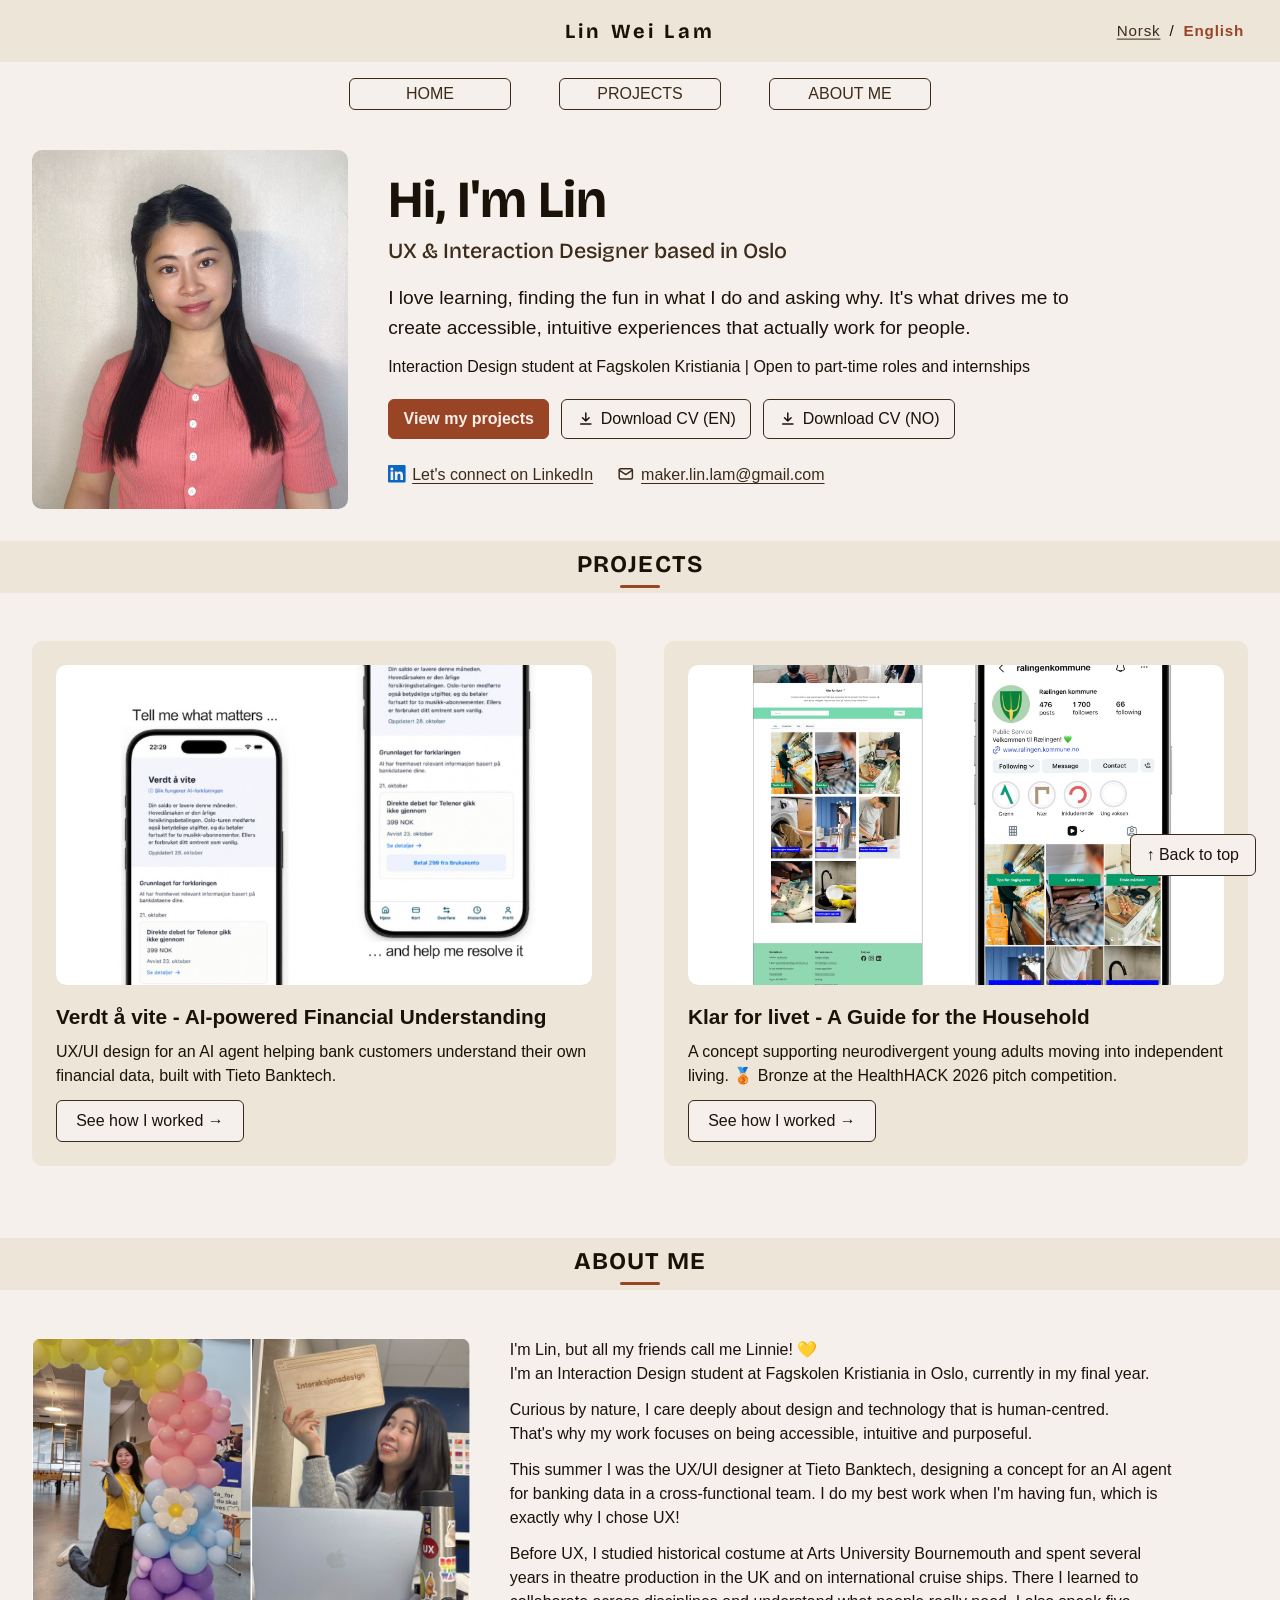
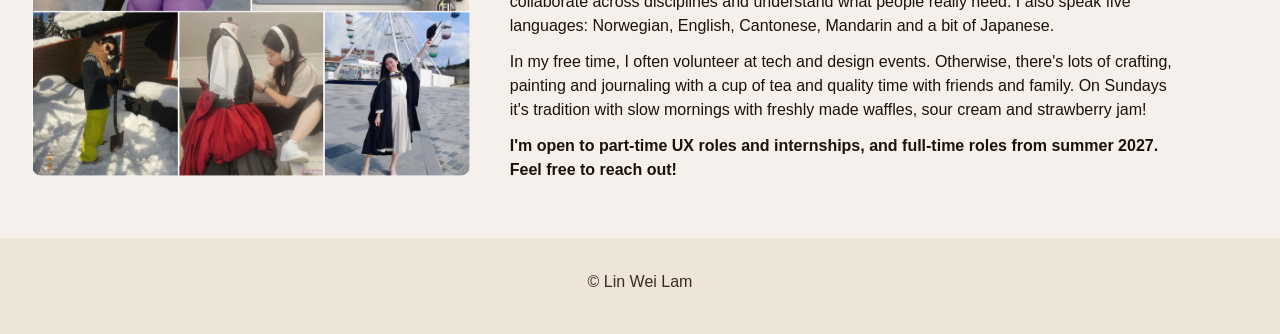
==== en/index.html @ be4745ed "chage" ====
<!doctype html>
<html lang="en">
  <head>
    <meta charset="UTF-8" />
    <meta name="viewport" content="width=device-width, initial-scale=1.0" />
    <link rel="preconnect" href="https://fonts.googleapis.com" />
    <link rel="preconnect" href="https://fonts.gstatic.com" crossorigin />
    <link
      rel="stylesheet"
      href="https://fonts.googleapis.com/css2?family=Bricolage+Grotesque:opsz,wght@12..96,500..700&display=swap"
    />
    <link rel="stylesheet" href="../css/style.css" />
    <link
      rel="alternate"
      hreflang="no"
      href="https://linnie-linda-lin.github.io/"
    />
    <link
      rel="alternate"
      hreflang="en"
      href="https://linnie-linda-lin.github.io/en/"
    />
    <link
      rel="alternate"
      hreflang="x-default"
      href="https://linnie-linda-lin.github.io/"
    />
    <title>Lin Wei Lam – UX &amp; Interaction Designer</title>
  </head>
  <body class="home">
    <header>
      <p class="siteName">Lin Wei Lam</p>
      <nav class="langSwitch" aria-label="Language">
        <a href="../index.html" lang="no" hreflang="no">Norsk</a>
        <span aria-hidden="true">/</span>
        <strong lang="en" aria-current="true">English</strong>
      </nav>
    </header>
    <nav>
      <span class="navigationBar">
        <span class="navigationButton">
          <a href="./index.html">HOME</a>
        </span>
        <span class="navigationButton">
          <a href="./index.html#case-studies">PROJECTS</a>
        </span>
        <span class="navigationButton">
          <a href="./index.html#about-me">ABOUT ME</a>
        </span>
      </span>
    </nav>
    <main>
      <section>
        <article>
          <div class="profileInnerBox aboutSingle container">
            <div class="aboutImage">
              <img
                src="../Assets/ProfileImage.jpg"
                alt="Lin Wei Lam in brown smart suit smiling to camera"
              />
            </div>
            <div class="aboutContent">
              <hgroup>
                <h1 class="heroTitle">Hi, I'm Lin</h1>
                <p class="heroSubtitle">
                  UX &amp; Interaction Designer based in Oslo
                </p>
              </hgroup>
              <p class="heroIntro">
                I love learning, finding the fun in what I do and asking why.
                It's what drives me to create accessible, intuitive experiences
                that actually work for people.
              </p>
              <p class="heroStatus">
                Interaction Design student at Fagskolen Kristiania | Open to
                part-time roles and internships
              </p>
              <div class="heroActions">
                <a class="heroButton heroButtonPrimary" href="#case-studies"
                  >View my projects</a
                >
                <a
                  class="heroButton"
                  href="../Assets/Lin-Wei-Lam-ENG-CV.pdf"
                  target="_blank"
                  rel="noopener"
                >
                  <svg
                    class="inlineIcon"
                    viewBox="0 0 24 24"
                    aria-hidden="true"
                    focusable="false"
                  >
                    <path
                      fill="none"
                      stroke="currentColor"
                      stroke-width="2"
                      stroke-linecap="round"
                      stroke-linejoin="round"
                      d="M12 4v11m-4.5-4.5L12 15l4.5-4.5M5 19h14"
                    /></svg
                  ><span>Download CV (EN)</span>
                </a>
                <a
                  class="heroButton"
                  href="../Assets/Lin-Wei-Lam-NOR-CV.pdf"
                  target="_blank"
                  rel="noopener"
                >
                  <svg
                    class="inlineIcon"
                    viewBox="0 0 24 24"
                    aria-hidden="true"
                    focusable="false"
                  >
                    <path
                      fill="none"
                      stroke="currentColor"
                      stroke-width="2"
                      stroke-linecap="round"
                      stroke-linejoin="round"
                      d="M12 4v11m-4.5-4.5L12 15l4.5-4.5M5 19h14"
                    /></svg
                  ><span>Download CV (NO)</span>
                </a>
              </div>
              <p class="heroLinks" id="contact">
                <a href="https://www.linkedin.com/in/lin-wei-lam-8305331aa/">
                  <svg
                    class="linkedinIcon"
                    viewBox="0 0 24 24"
                    aria-hidden="true"
                    focusable="false"
                  >
                    <path
                      fill="#0A66C2"
                      d="M20.45 20.45h-3.56v-5.57c0-1.33-.02-3.04-1.85-3.04-1.85 0-2.14 1.45-2.14 2.94v5.67H9.34V9h3.41v1.56h.05c.48-.9 1.64-1.85 3.37-1.85 3.6 0 4.27 2.37 4.27 5.46v6.28zM5.34 7.43a2.06 2.06 0 1 1 0-4.13 2.06 2.06 0 0 1 0 4.13zM7.12 20.45H3.56V9h3.56v11.45zM22.22 0H1.77C.79 0 0 .77 0 1.73v20.54C0 23.23.79 24 1.77 24h20.45c.98 0 1.78-.77 1.78-1.73V1.73C24 .77 23.2 0 22.22 0z"
                    /></svg
                  ><span>Let's connect on LinkedIn</span>
                </a>
                <a href="mailto:maker.lin.lam@gmail.com">
                  <svg
                    class="inlineIcon"
                    viewBox="0 0 24 24"
                    aria-hidden="true"
                    focusable="false"
                  >
                    <rect
                      x="3"
                      y="5"
                      width="18"
                      height="14"
                      rx="2"
                      fill="none"
                      stroke="currentColor"
                      stroke-width="2"
                    />
                    <path
                      fill="none"
                      stroke="currentColor"
                      stroke-width="2"
                      stroke-linecap="round"
                      stroke-linejoin="round"
                      d="m3 7 9 6 9-6"
                    /></svg
                  ><span>maker.lin.lam@gmail.com</span>
                </a>
              </p>
            </div>
          </div>
        </article>
      </section>
      <h2 class="subHeadings" id="case-studies">PROJECTS</h2>
      <section>
        <div class="caseStudyGrid container">
          <article class="caseStudyCard">
            <div class="caseStudyImage">
              <img
                src="../Assets/Verdt å vite/VerdtÅViteConcept1.jpg"
                alt="Verdt å vite, an AI feature for understanding personal finances, shown on a phone"
              />
            </div>
            <p class="caseStudyTitle">
              <span lang="no">Verdt å vite</span> - AI-powered Financial
              Understanding
            </p>
            <p class="caseStudyText">
              UX/UI design for an AI agent helping bank customers understand
              their own financial data, built with Tieto Banktech.
            </p>
            <a class="caseStudyLink" href="./CaseStudyOne.html"
              >See how I worked &rarr;</a
            >
          </article>
          <article class="caseStudyCard">
            <div class="caseStudyImage">
              <img
                src="../Assets/Klar for livet/KlarForLivetPrototypeImage.jpg"
                alt="Klar for livet shown on a website and a phone"
              />
            </div>
            <p class="caseStudyTitle">
              <span lang="no">Klar for livet</span> - A Guide for the Household
            </p>
            <p class="caseStudyText">
              A concept supporting neurodivergent young adults moving into
              independent living. 🥉 Bronze at the HealthHACK 2026 pitch
              competition.
            </p>
            <a class="caseStudyLink" href="./CaseStudyTwo.html"
              >See how I worked &rarr;</a
            >
          </article>
        </div>
      </section>
      <h2 class="subHeadings" id="about-me">ABOUT ME</h2>
      <section>
        <div class="aboutSingle container">
          <div class="aboutImage">
            <img
              src="../Assets/AboutMe.jpg"
              alt="Collage of Lin Wei Lam in front of a MacBook, making costumes, at her graduation and shoveling snow at the cabin."
            />
          </div>
          <div class="aboutContent">
            <p class="aboutText">
              I'm Lin, but all my friends call me Linnie! 💛
              <br />
              I'm an Interaction Design student at Fagskolen Kristiania in Oslo,
              currently in my final year.
            </p>
            <p class="aboutText">
              Curious by nature, I care deeply about design and technology that
              is human-centred.
              <br />That's why my work focuses on being accessible, intuitive
              and purposeful.
            </p>
            <p class="aboutText">
              This summer I was the UX/UI designer at Tieto Banktech, designing
              a concept for an AI agent for banking data in a cross-functional
              team. I do my best work when I'm having fun, which is exactly why
              I chose UX!
            </p>
            <p class="aboutText">
              Before UX, I studied historical costume at Arts University
              Bournemouth and spent several years in theatre production in the
              UK and on international cruise ships. There I learned to
              collaborate across disciplines and understand what people really
              need. I also speak five languages: Norwegian, English, Cantonese,
              Mandarin and a bit of Japanese.
            </p>
            <p class="aboutText">
              In my free time, I often volunteer at tech and design events.
              Otherwise, there's lots of crafting, painting and journaling with
              a cup of tea and quality time with friends and family. On Sundays
              it's tradition with slow mornings with freshly made waffles, sour
              cream and strawberry jam!
            </p>
            <p class="aboutText">
              <b
                >I'm open to part-time UX roles and internships, and full-time
                roles from summer 2027. Feel free to reach out!</b
              >
            </p>
          </div>
        </div>
      </section>
      <a href="#top" class="backToTop">&uarr; Back to top</a>
    </main>
    <footer>
      <div class="footerInfo">© Lin Wei Lam</div>
    </footer>
  </body>
</html>
---- css/style.css ----
/* ==========================================================================
   Base
   ========================================================================== */

:root {
  /* Shared content container: every section lines up to this width */
  --container-max: 80rem;
  --container-gutter: 2rem;
  /* Corner radius: small for buttons, medium for cards, boxes and images */
  --radius-sm: 6px;
  --radius-md: 10px;
  /* Terracotta accent, used sparingly (primary button, small details) */
  --color-accent: #9a4426;
  --color-accent-hover: #7a3520;
  /* Heading font (all pages); falls back to system sans-serifs */
  --font-heading: "Bricolage Grotesque", "Trebuchet MS", Arial, sans-serif;
}

@media (prefers-reduced-motion: no-preference) {
  html {
    scroll-behavior: smooth;
  }
}

body {
  color: #1a1208;
  background-color: #f5f0eb;
  font-family: Arial, Helvetica, sans-serif;
  line-height: 1.5;
  /* No default 8px margin: it made the page 16px wider than the viewport */
  margin: 0;
  min-height: 100vh;
}

/* Space between the page content and the footer */
main {
  padding-bottom: 1.5rem;
}

/* One centered container with equal side margins, used by every section */
.container {
  width: 100%;
  max-width: var(--container-max);
  margin-inline: auto;
  padding-inline: var(--container-gutter);
  box-sizing: border-box;
}

/* ==========================================================================
   Header & footer
   ========================================================================== */

header {
  background-color: #ede5d8;
  /* The site name stays centered; the language switch sits at the right edge */
  position: relative;
}

footer {
  background-color: #ede5d8;
  height: 6rem;
  width: 100%;
}

.footerInfo {
  color: #3d2b1a;
  font-size: 1rem;
  display: flex;
  justify-content: center;
  padding: 2rem;
}

/* Language switch (header on bilingual pages) */
nav.langSwitch {
  /* Also matches the main nav's sticky bar rules; reset those here */
  position: absolute;
  top: 50%;
  right: var(--container-gutter);
  transform: translateY(-50%);
  display: block;
  z-index: auto;
  padding: 0;
  background: none;
  font-size: 0.95rem;
  letter-spacing: 0.05rem;
}

/* Padding gives a comfortable tap target without a visible box */
.langSwitch a,
.langSwitch strong {
  display: inline-block;
  padding: 0.5rem 0.25rem;
}

/* The current language is plain text, not a link */
.langSwitch strong {
  color: var(--color-accent);
}

/* LinkedIn logo, and line icons (download, envelope) drawn in the link's
   text colour */
.linkedinIcon,
.inlineIcon {
  width: 1.1em;
  height: 1.1em;
  vertical-align: -0.15em;
  margin-right: 0.4em;
}

/* ==========================================================================
   Headings
   ========================================================================== */

h1,
h2,
h3 {
  font-family: var(--font-heading);
}

h1 {
  background-color: #ede5d8;
  display: flex;
  justify-content: center;
  padding: 2rem;
  letter-spacing: 0.3rem;
  font-size: 2rem;
}

h2 {
  background-color: #ede5d8;
  font-size: 1.5rem;
  letter-spacing: 1px;
  text-align: center;
  display: flex;
  justify-content: center;
  padding: 0.5rem;
  padding-top: 0;
  margin-top: 0;
}

h3 {
  text-align: center;
}

.subHeadings {
  background-color: #ede5d8;
  font-size: 1.5rem;
  padding: 0.3rem;
  margin-top: 0;
  display: flex;
  justify-content: center;
  flex-direction: column;
  align-items: center;
  font-weight: 700;
  letter-spacing: 0.05em;
  /* Keep the heading visible below the sticky nav when jumped to */
  scroll-margin-top: 5rem;
}

/* Short terracotta underline under section headings */
.subHeadings::after {
  content: "";
  width: 2.5rem;
  height: 3px;
  margin-top: 0.2rem;
  border-radius: 2px;
  background-color: var(--color-accent);
}

.home .subHeadings {
  margin-bottom: 1rem;
}

/* Site name in the header, same size on every page (a <p> on the front page,
   the <h1> on case study pages) */
.siteName,
header h1 {
  margin: 0;
  padding: 1rem;
  display: block;
  text-align: center;
  font-family: var(--font-heading);
  font-size: 1.25rem;
  font-weight: 700;
  letter-spacing: 0.2rem;
}

/* ==========================================================================
   Navigation
   ========================================================================== */

nav {
  padding: 1rem;
  text-align: center;
  display: flex;
  justify-content: center;
  position: sticky;
  top: 0;
  z-index: 100;
  background-color: #f5f0eb;
}

.navigationBar {
  display: flex;
  flex-direction: row;
  justify-content: center;
  gap: 3rem;
}

.navigationButton {
  background-color: #f5f0eb;
  border: 1px solid #3d2b1a;
  color: #1a1208;
  display: flex;
  width: 10rem;
  border-radius: var(--radius-sm);
}

/* The link fills the whole button so the full box is clickable */
.navigationButton a {
  flex: 1;
  text-align: center;
  padding: 0.2rem;
}

.navigationButton:hover {
  background-color: #3d2b1a;
  cursor: pointer;
}

.navigationButton:hover a {
  color: #f5f0eb;
}

/* ==========================================================================
   Links
   ========================================================================== */

a:link,
a:visited {
  color: #3d2b1a;
  text-decoration: underline;
  text-decoration-thickness: 1px;
  text-underline-offset: 0.2em;
}

a:hover {
  color: #8b6340;
  text-decoration-thickness: 2px;
}

/* <u> inside a link draws its own underline; match the link's thickness */
a u {
  text-decoration-thickness: inherit;
}

.navigationButton a:link,
.navigationButton a:visited,
.navigationButton a:hover {
  text-decoration: none;
}

/* ==========================================================================
   Button links (must come after the general link styles)
   ========================================================================== */

/* Shared bordered button look: "View case study", "Back to all case studies",
   "Back to top" and the front page hero buttons */
a.caseStudyLink,
.csBackLink a,
a.backToTop,
.home a.heroButton {
  border: 1px solid #3d2b1a;
  border-radius: var(--radius-sm);
  background-color: #f5f0eb;
  color: #1a1208;
  text-decoration: none;
  transition:
    background-color 0.2s ease,
    color 0.2s ease;
}

a.caseStudyLink:hover,
.csBackLink a:hover,
a.backToTop:hover,
.home a.heroButton:hover {
  background-color: #3d2b1a;
  color: #f5f0eb;
}

a.caseStudyLink,
.csBackLink a {
  display: inline-block;
  padding: 0.5rem 1.2rem;
}

a.backToTop {
  position: fixed;
  right: 1.5rem;
  bottom: 1.5rem;
  z-index: 200;
  padding: 0.5rem 1rem;
}

/* ==========================================================================
   Keyboard focus
   ========================================================================== */

a:focus-visible {
  outline: 2px solid #3d2b1a;
  outline-offset: 2px;
}

/* Nav: ring around the whole bordered button, not just the link text */
@supports selector(:has(a)) {
  .navigationButton:has(a:focus-visible) {
    outline: 2px solid #3d2b1a;
    outline-offset: 2px;
  }

  .navigationButton a:focus-visible {
    outline: none;
  }
}

/* ==========================================================================
   Index page — case study grid
   ========================================================================== */

/* Width and side margins come from .container */
.caseStudyGrid {
  display: grid;
  grid-template-columns: repeat(2, 1fr);
  gap: 3rem;
  padding-block: 2rem;
  margin-bottom: 40px;
}

/* Borderless soft fill: only buttons get borders, so cards don't look clickable */
.caseStudyCard {
  background-color: #ede5d8;
  border-radius: var(--radius-md);
  padding: 1.5rem;
  display: flex;
  flex-direction: column;
  box-sizing: border-box;
}

.caseStudyImage {
  height: 20rem;
  width: 100%;
  display: flex;
  align-items: center;
  justify-content: center;
  margin-bottom: 1rem;
  box-sizing: border-box;
  border-radius: var(--radius-md);
  overflow: hidden;
}

.caseStudyImage img {
  width: 100%;
  height: 100%;
  object-fit: cover;
  border-radius: var(--radius-md);
}

.caseStudyTitle {
  font-size: 1.3rem;
  font-weight: bold;
  margin: 0 0 0.5rem 0;
}

.caseStudyText {
  flex-grow: 1;
  margin: 0 0 0.75rem 0;
}

.caseStudyLink {
  align-self: flex-start;
}

/* ==========================================================================
   Index page — about me
   ========================================================================== */

/* Width and side margins come from .container */
.aboutSingle {
  padding-block: 2rem;
  text-align: left;
  box-sizing: border-box;
  display: flex;
  align-items: flex-start;
  gap: 2.5rem;
}

.aboutImage {
  flex: 0 0 32%;
}

.aboutImage img {
  width: 100%;
  height: auto;
  display: block;
  border-radius: var(--radius-md);
}

.aboutContent {
  flex: 1;
}

.aboutText {
  max-width: 900px;
  margin: 0 auto 0.75rem;
}

.aboutText:last-child {
  margin-bottom: 0;
}

/* About section: wider photo, shorter lines, so text and collage end level on laptop.
   Side-by-side layout only; mobile stacks them (see max-width: 767px) */
@media only screen and (min-width: 768px) {
  #about-me + section .aboutImage {
    flex-basis: 34.5%;
  }

  /* English text is one line longer, so the photo needs a little more width */
  html[lang="en"] #about-me + section .aboutImage {
    flex-basis: 36%;
  }

  #about-me + section .aboutContent {
    max-width: 75ch;
  }
}

/* ==========================================================================
   Index page — header name & hero (scoped to <body class="home">)
   ========================================================================== */

/* Photo narrower and text vertically centred: less empty space below */
.home .profileInnerBox {
  align-items: center;
  padding-block: 1.5rem 2rem;
}

.home .profileInnerBox .aboutImage {
  flex: 0 0 26%;
  max-width: 20rem;
}

.home hgroup {
  margin-bottom: 1rem;
}

/* Reset the global boxed h1 look */
.home .heroTitle {
  background-color: transparent;
  display: block;
  padding: 0;
  margin: 0 0 0.35rem;
  letter-spacing: normal;
  font-size: clamp(2.25rem, 5vw, 3.25rem);
  font-weight: 700;
  line-height: 1.1;
}

.home .heroSubtitle {
  margin: 0;
  color: #3d2b1a;
  font-family: var(--font-heading);
  font-size: clamp(1.1rem, 2.2vw, 1.35rem);
  font-weight: 500;
}

.home .heroIntro,
.home .heroStatus {
  margin: 0 0 0.75rem;
}

/* Line length limit for the intro text only */
.home .heroIntro {
  max-width: 65ch;
  font-size: 1.2rem;
  line-height: 1.55;
}

.home .heroActions {
  display: flex;
  flex-wrap: wrap;
  gap: 0.75rem;
  margin: 1.25rem 0 1.5rem;
}

/* Secondary button: same look as "View case study" (colours and border are
   in the shared button rule above) */
.home a.heroButton {
  display: inline-flex;
  align-items: center;
  justify-content: center;
  gap: 0.4em;
  /* Fixed size, so the buttons don't grow with the hero text on phones */
  font-size: 1rem;
  padding: 0.45rem 0.9rem;
}

.home a.heroButton .inlineIcon {
  margin-right: 0;
}

/* Primary button: cream on terracotta = 5.74:1, hover 7.87:1 */
.home a.heroButtonPrimary {
  border-color: var(--color-accent);
  background-color: var(--color-accent);
  color: #f5f0eb;
  font-weight: bold;
}

.home a.heroButtonPrimary:hover {
  border-color: var(--color-accent-hover);
  background-color: var(--color-accent-hover);
}

/* 44px minimum touch target on phones and touchscreens */
@media only screen and (max-width: 767px), (pointer: coarse) {
  .home a.heroButton {
    min-height: 2.75rem;
    box-sizing: border-box;
  }
}

/* LinkedIn and email: quiet text links, wrap onto two lines when narrow */
.home .heroLinks {
  display: flex;
  flex-wrap: wrap;
  gap: 0.5rem 1.5rem;
  margin: 0;
}

/* ==========================================================================
   Case study page — structure & hero
   ========================================================================== */

.csSectionBlock {
  padding: 2.5rem 0;
}

/* Divider between sections, and between the hero and the first section */
.csSectionBlock + .csSectionBlock,
main > section + .csSectionBlock {
  border-top: 1px solid #c8b9a8;
}

.csSectionTitle {
  background-color: transparent;
  margin: 0 0 1.5rem;
}

.csHero {
  max-width: 800px;
  margin: 0 auto;
  /* Bottom padding matches .csSectionBlock, so the first section is spaced
     like the others */
  padding: 2rem 2rem 2.5rem;
  text-align: center;
  box-sizing: border-box;
}

.csHero > :last-child {
  margin-bottom: 0;
}

.csHero hgroup {
  margin-bottom: 0.75rem;
}

/* Lighter one-sentence summary under the case title: body font, muted colour,
   wrapped over two even lines */
.csLede {
  max-width: 32em;
  margin: 0 auto;
  color: #6b5642;
  font-size: 1.2rem;
  font-weight: normal;
  line-height: 1.45;
  text-wrap: balance;
}

/* Skill tags as soft chips: fill only, no border, so they don't read as buttons.
   role="list" on the <ul> keeps list semantics in Safari with list-style: none */
.csChips {
  display: flex;
  flex-wrap: wrap;
  justify-content: center;
  gap: 0.5rem;
  list-style: none;
  margin: 1rem 0 0;
  padding: 0;
}

.csChips li {
  padding: 0.3rem 0.8rem;
  border-radius: 999px;
  background-color: #ede5d8;
  color: #5a4636;
  font-size: 0.85rem;
  line-height: 1.3;
}

/* Small context line above the case title */
.csEyebrow {
  margin: 0 0 0.5rem;
  color: var(--color-accent);
  font-size: 0.85rem;
  font-weight: bold;
  text-transform: uppercase;
  letter-spacing: 0.12em;
}

/* Project name as a large heading, like the front page hero title: resets the
   global boxed h2 look */
.csTitle {
  display: block;
  background-color: transparent;
  padding: 0;
  margin: 0 0 0.35rem;
  letter-spacing: normal;
  font-size: clamp(2.25rem, 5vw, 3.25rem);
  line-height: 1.1;
}

.csBackLink {
  text-align: center;
  padding: 2rem;
}

/* ==========================================================================
   Case study page — MY ROLE section (key numbers, deliverables, results, meta)
   ========================================================================== */

.csSummaryStats {
  display: grid;
  grid-template-columns: repeat(3, 1fr);
  gap: 1rem;
  list-style: none;
  padding: 0 0 1.25rem;
  margin: 0 0 1.25rem;
  border-bottom: 1px solid #ddd0c1;
  font-size: 0.9rem;
  line-height: 1.3;
}

.csSummaryNumber {
  display: block;
  font-family: var(--font-heading);
  font-weight: 700;
  font-size: 2.5rem;
  line-height: 1.1;
  color: var(--color-accent);
}

.csSummaryList {
  margin: 0;
  padding-left: 1.25rem;
  /* Avoid single words on their own line */
  text-wrap: pretty;
}

.csSummaryList li + li {
  margin-top: 0.5em;
}

.csSummaryList li::marker {
  color: var(--color-accent);
}

/* "Results" subheading: the case's h4 style in terracotta, with extra space
   above so the role bullets and the results read as two groups (follows the
   list, so it wins over the .csSubTitle margin) */
.csSummaryList + .csSummaryResultsLabel {
  margin-top: 1.5rem;
  color: var(--color-accent);
}

.csSummaryMeta {
  display: grid;
  grid-template-columns: repeat(4, minmax(0, max-content));
  justify-content: space-between;
  /* Minimum gap only: space-between spreads the columns when there's room.
     Long values wrap evenly instead of crowding the next column */
  gap: 1rem 1.5rem;
  margin: 1.5rem 0 0;
  padding-top: 1.25rem;
  border-top: 1px solid #ddd0c1;
  font-size: 0.9rem;
  line-height: 1.35;
}

.csSummaryMeta dt {
  font-weight: bold;
  text-transform: uppercase;
  letter-spacing: 0.1rem;
  font-size: 0.75rem;
  margin-bottom: 0.2rem;
  color: #3d2b1a;
}

.csSummaryMeta dd {
  margin: 0;
}

/* ==========================================================================
   Case study page — content
   ========================================================================== */

.csSingle {
  max-width: 800px;
  margin: 0 auto;
  padding: 0 2rem;
  box-sizing: border-box;
}

/* No extra gap at the top or bottom of a section's content */
.csSingle > :first-child {
  margin-top: 0;
}

.csSingle > :last-child {
  margin-bottom: 0;
}

.csSubsection {
  margin-bottom: 1.5rem;
}

.csSubsection:last-child {
  margin-bottom: 0;
}

/* Extra space above a subsection that follows images */
.csSubsectionSpaced {
  margin-top: 2.5rem;
}

.csSubTitle {
  font-family: var(--font-heading);
  font-weight: bold;
  font-size: 1.1rem;
  margin: 0 0 0.5rem 0;
}

/* Findings list: even, modest gap between multi-line items */
.csSpacedList li + li {
  margin-top: 0.75em;
}

/* Key statement: larger text with a terracotta left rule. No background or full
   border, so it doesn't read as a button or card */
.csCallout {
  margin: 1.75rem 0;
  padding: 0.25rem 0 0.25rem 1.25rem;
  border-left: 4px solid var(--color-accent);
  font-size: 1.2rem;
  font-weight: 500;
  line-height: 1.45;
  text-wrap: pretty;
}

/* ==========================================================================
   Case study page — requirements grid
   ========================================================================== */

/* Full width of the text column, so the boxes line up with the text above */
.requirementsGrid {
  display: grid;
  grid-template-columns: 1fr 1fr;
  gap: 1rem;
  margin: 1.5rem 0;
}

/* Borderless soft fill, like the info cards below */
.requirementBox {
  border-radius: var(--radius-md);
  padding: 1rem 1.5rem;
  text-align: center;
  background-color: #ede5d8;
}

/* ==========================================================================
   Case study page — research overview
   ========================================================================== */

.InfoCardOverview {
  display: flex;
  gap: 1rem;
  margin: 1.5rem auto;
  justify-content: center;
  max-width: 700px;
}

.InfoCardBox {
  flex: 1;
  display: flex;
  flex-direction: column;
  align-items: center;
  justify-content: center;
  border-radius: var(--radius-md);
  padding: 0.5rem;
  text-align: center;
  background-color: #ede5d8;
  min-height: 3rem;
  box-sizing: border-box;
}

.InfoCardLabel {
  font-weight: bold;
  margin-bottom: 0.3rem;
  font-size: 0.9rem;
  letter-spacing: 0.05rem;
}

.InfoCardNumber {
  font-size: 1rem;
  margin: 0;
}

.InfoCardList {
  list-style: disc;
  padding: 0 0 0 1.1rem;
  margin: 0;
  text-align: left;
  font-size: 0.85rem;
}

.InfoCardList li::marker {
  color: #8b6340;
}

/* ==========================================================================
   Case study page — images
   ========================================================================== */

.case-image {
  width: 100%;
  max-width: 900px;
  margin: 1.5rem auto;
  border-radius: var(--radius-md);
  display: block;
}

iframe.case-image {
  border: 0;
}

.imageGrid {
  display: grid;
  grid-template-columns: repeat(2, 1fr);
  gap: 1rem;
  align-items: start;
  max-width: 900px;
  margin: 1.5rem auto;
}

.imageGrid img {
  width: 100%;
  display: block;
  border-radius: var(--radius-md);
}

.imageRow {
  display: flex;
  gap: 1rem;
  justify-content: center;
  align-items: flex-start;
  max-width: 900px;
  margin: 1.5rem auto;
}

.imageRow img {
  width: calc(50% - 0.5rem);
  border-radius: var(--radius-md);
}

.videoRow img,
.videoRow iframe {
  flex: 1 1 0;
  min-width: 0;
  height: 500px;
  margin: 0;
  border: 0;
  border-radius: var(--radius-md);
  object-fit: cover;
}

.sideBySideImages {
  display: flex;
  gap: 1rem;
  max-width: 900px;
  margin: 1.5rem auto;
  align-items: stretch;
}

.sideBySideImages > img {
  width: 50%;
  border-radius: var(--radius-md);
  object-fit: cover;
}

.imageColumn {
  display: flex;
  flex-direction: column;
  gap: 1rem;
  width: 50%;
}

.imageColumn img {
  width: 100%;
  border-radius: var(--radius-md);
}

/* ==========================================================================
   Responsive — tablet (max-width: 1050px)
   ========================================================================== */

@media only screen and (max-width: 1050px) {
  /* Navigation: tighter spacing so all buttons fit on one row */

  .navigationBar {
    gap: 1.5rem;
  }

  /* Index page */

  .caseStudyGrid {
    gap: 2rem;
  }

  .caseStudyImage {
    height: 16rem;
  }

  /* Hero photo a bit wider, so it doesn't shrink too far on tablets */
  .home .profileInnerBox .aboutImage {
    flex-basis: 36%;
  }

  /* Case study page */

  .videoRow img,
  .videoRow iframe {
    height: 400px;
  }
}

/* ==========================================================================
   Responsive — mobile (max-width: 767px)
   ========================================================================== */

@media only screen and (max-width: 767px) {
  :root {
    --container-gutter: 1rem;
  }

  /* Navigation: one compact row, so the sticky bar stays small */

  nav {
    padding: 0.75rem 1rem;
  }

  .navigationBar {
    width: 100%;
    max-width: 32rem;
    gap: 0.5rem;
  }

  .navigationButton {
    flex: 1 1 0;
    width: auto;
    font-size: 0.9rem;
  }

  .navigationButton a {
    padding: 0.4rem 0.25rem;
  }

  /* Headings */

  h1 {
    font-size: 1.6rem;
    letter-spacing: 0.2rem;
    padding: 1.25rem 1rem;
  }

  .subHeadings {
    font-size: 1.3rem;
    scroll-margin-top: 4.5rem;
  }

  .siteName,
  header h1 {
    padding: 0.75rem 1rem;
    font-size: 1.1rem;
  }

  /* Language switch: no room to center the name, so name left and switch right */
  header:has(.langSwitch) {
    display: flex;
    align-items: center;
    justify-content: space-between;
    padding: 0 var(--container-gutter);
  }

  header:has(.langSwitch) .siteName,
  header:has(.langSwitch) h1 {
    padding: 0.75rem 0;
    text-align: left;
  }

  nav.langSwitch {
    position: static;
    transform: none;
    font-size: 0.85rem;
  }

  /* Text content */

  ul {
    padding-left: 1.5rem;
  }

  .profileInnerBox {
    font-size: 1.1rem;
  }

  /* Buttons */

  a.backToTop {
    right: 1rem;
    bottom: 1rem;
    padding: 0.4rem 0.8rem;
    font-size: 0.9rem;
  }

  /* Index page */

  .caseStudyGrid {
    grid-template-columns: 1fr;
  }

  .aboutSingle {
    flex-direction: column;
    gap: 1.5rem;
  }

  .aboutImage {
    flex: none;
    width: 100%;
    max-width: 24rem;
    margin-inline: auto;
  }

  /* Stacked hero: small photo so "Hi, I'm Lin" is visible sooner */
  .home .profileInnerBox {
    align-items: stretch;
    gap: 1.25rem;
    padding-block: 1.25rem 2rem;
  }

  .home .profileInnerBox .aboutImage {
    flex: none;
    width: 100%;
    max-width: 14rem;
  }

  .home .heroIntro {
    font-size: 1.15rem;
  }

  /* Case study page */

  .csSectionBlock {
    padding: 1.75rem 0;
  }

  .csHero {
    padding: 1.5rem 1rem 1.75rem;
  }

  .csSingle {
    padding: 0 1rem;
  }

  .csSummaryStats {
    gap: 0.75rem;
    font-size: 0.85rem;
  }

  .csSummaryNumber {
    font-size: 2rem;
  }

  .csSummaryMeta {
    grid-template-columns: 1fr 1fr;
  }

  .InfoCardOverview {
    flex-wrap: wrap;
  }

  .InfoCardBox {
    flex: 1 1 calc(50% - 0.5rem);
  }

  .imageGrid {
    grid-template-columns: 1fr;
  }

  .imageRow,
  .sideBySideImages {
    flex-direction: column;
    align-items: stretch;
  }

  .imageRow img,
  .sideBySideImages > img,
  .imageColumn {
    width: 100%;
  }

  .videoRow img {
    flex: none;
    height: auto;
  }

  .videoRow iframe {
    flex: none;
    width: 100%;
    height: 28rem;
  }
}

/* ==========================================================================
   Responsive — small phone (max-width: 480px)
   ========================================================================== */

@media only screen and (max-width: 480px) {
  /* Navigation */

  .navigationButton {
    font-size: 0.75rem;
  }

  /* Less side padding so one-word labels like PROSJEKTER keep some room */
  .navigationButton a {
    padding: 0.4rem 0.1rem;
  }

  /* Headings */

  h1 {
    font-size: 1.4rem;
    letter-spacing: 0.1rem;
  }

  /* Index page */

  .caseStudyCard {
    padding: 1rem;
  }

  .caseStudyImage {
    height: 12rem;
  }

  /* Full-width, easy-to-tap buttons on small phones */
  .home a.heroButton {
    flex: 1 1 100%;
  }

  /* Case study page */

  .requirementsGrid {
    grid-template-columns: 1fr;
  }
}
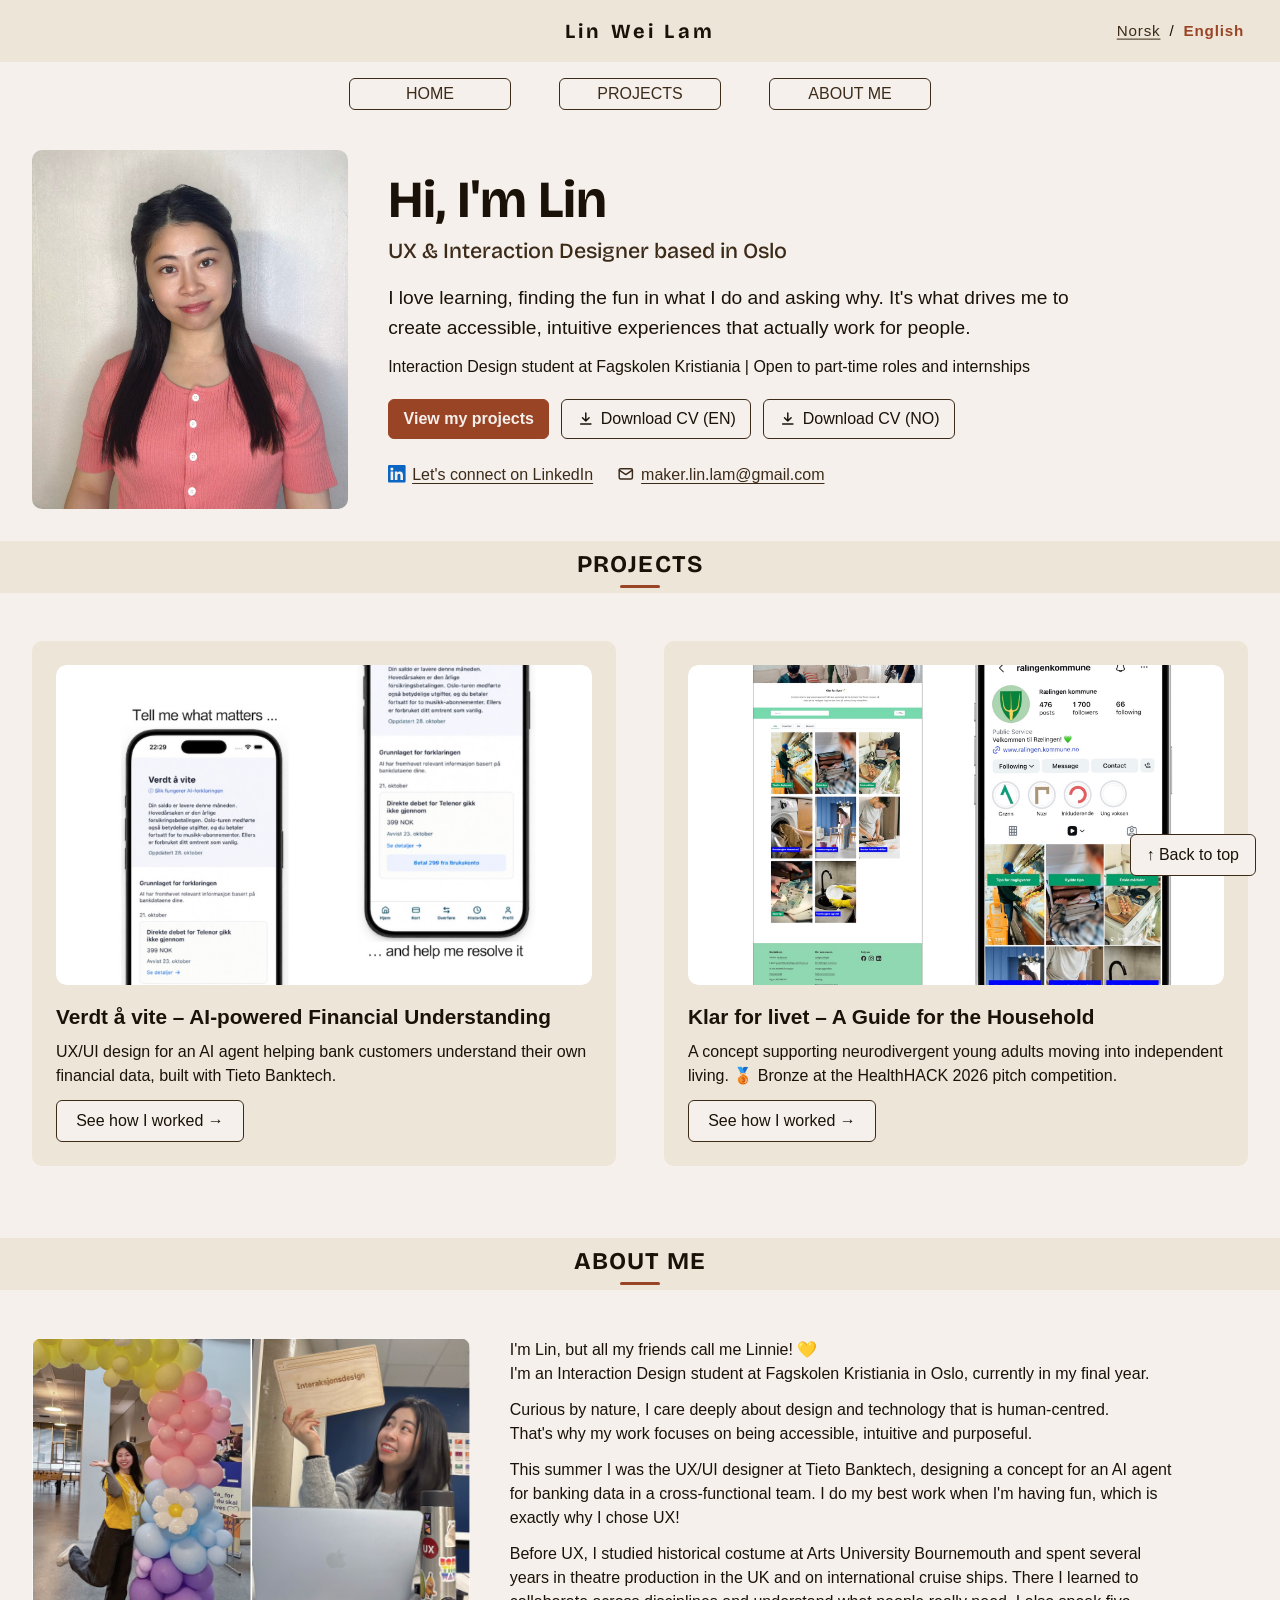
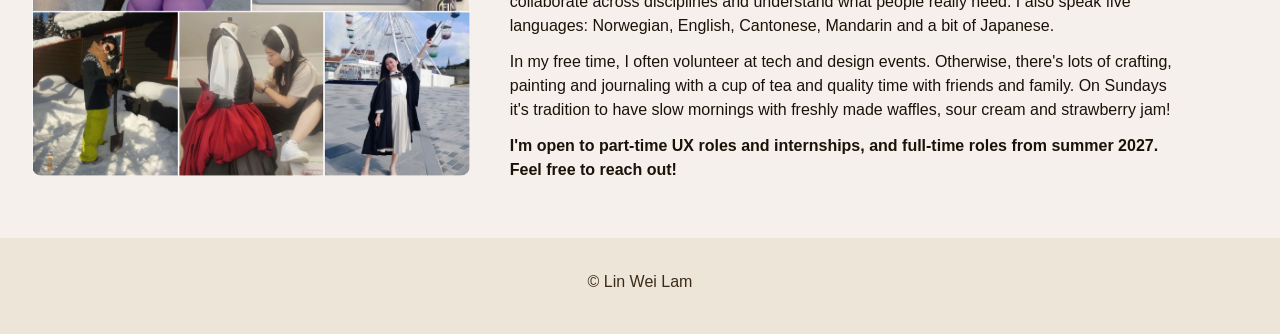
==== commit 9cdf6197: "update" ====
--- a/en/index.html
+++ b/en/index.html
@@ -56,7 +56,7 @@
             <div class="aboutImage">
               <img
                 src="../Assets/ProfileImage.jpg"
-                alt="Lin Wei Lam in brown smart suit smiling to camera"
+                alt="Lin Wei Lam in a brown suit smiling at the camera"
               />
             </div>
             <div class="aboutContent">
@@ -181,7 +181,7 @@
               />
             </div>
             <p class="caseStudyTitle">
-              <span lang="no">Verdt å vite</span> - AI-powered Financial
+              <span lang="no">Verdt å vite</span> &ndash; AI-powered Financial
               Understanding
             </p>
             <p class="caseStudyText">
@@ -200,7 +200,8 @@
               />
             </div>
             <p class="caseStudyTitle">
-              <span lang="no">Klar for livet</span> - A Guide for the Household
+              <span lang="no">Klar for livet</span> &ndash; A Guide for the
+              Household
             </p>
             <p class="caseStudyText">
               A concept supporting neurodivergent young adults moving into
@@ -253,13 +254,13 @@
               In my free time, I often volunteer at tech and design events.
               Otherwise, there's lots of crafting, painting and journaling with
               a cup of tea and quality time with friends and family. On Sundays
-              it's tradition with slow mornings with freshly made waffles, sour
-              cream and strawberry jam!
-            </p>
-            <p class="aboutText">
-              <b
+              it's tradition to have slow mornings with freshly made waffles,
+              sour cream and strawberry jam!
+            </p>
+            <p class="aboutText">
+              <strong
                 >I'm open to part-time UX roles and internships, and full-time
-                roles from summer 2027. Feel free to reach out!</b
+                roles from summer 2027. Feel free to reach out!</strong
               >
             </p>
           </div>
--- a/css/style.css
+++ b/css/style.css
@@ -1,20 +1,39 @@
-/* ==========================================================================
-   Base
-   ========================================================================== */
+/* ===== Design tokens ===== */
 
 :root {
-  /* Shared content container: every section lines up to this width */
+  --color-bg: #f5f0eb;
+  --color-surface: #ede5d8;
+  --color-text: #1a1208;
+  --color-text-muted: #6b5642;
+  --color-text-soft: #5a4636;
+  --color-brown: #3d2b1a;
+  --color-brown-light: #8b6340;
+  --color-divider: #c8b9a8;
+  --color-divider-light: #ddd0c1;
+
+  --color-accent: #9a4426;
+  --color-accent-hover: #7a3520;
+
+  --font-heading: "Bricolage Grotesque", "Trebuchet MS", Arial, sans-serif;
+
   --container-max: 80rem;
   --container-gutter: 2rem;
-  /* Corner radius: small for buttons, medium for cards, boxes and images */
+
   --radius-sm: 6px;
   --radius-md: 10px;
-  /* Terracotta accent, used sparingly (primary button, small details) */
-  --color-accent: #9a4426;
-  --color-accent-hover: #7a3520;
-  /* Heading font (all pages); falls back to system sans-serifs */
-  --font-heading: "Bricolage Grotesque", "Trebuchet MS", Arial, sans-serif;
-}
+
+  --space-xs: 0.5rem;
+  --space-s: 1rem;
+  --space-m: 1.5rem;
+  --space-l: 2.5rem;
+  --space-xl: 4rem;
+  --space-xxl: 7rem;
+  --space-paragraph: 1.25rem;
+
+  --section-gap: var(--space-xxl);
+}
+
+/* ===== Base ===== */
 
 @media (prefers-reduced-motion: no-preference) {
   html {
@@ -23,21 +42,25 @@
 }
 
 body {
-  color: #1a1208;
-  background-color: #f5f0eb;
+  color: var(--color-text);
+  background-color: var(--color-bg);
   font-family: Arial, Helvetica, sans-serif;
   line-height: 1.5;
-  /* No default 8px margin: it made the page 16px wider than the viewport */
+
   margin: 0;
   min-height: 100vh;
 }
 
-/* Space between the page content and the footer */
 main {
   padding-bottom: 1.5rem;
 }
 
-/* One centered container with equal side margins, used by every section */
+h1,
+h2,
+h3 {
+  font-family: var(--font-heading);
+}
+
 .container {
   width: 100%;
   max-width: var(--container-max);
@@ -46,33 +69,45 @@
   box-sizing: border-box;
 }
 
-/* ==========================================================================
-   Header & footer
-   ========================================================================== */
+/* ===== Utilities ===== */
+
+.visuallyHidden {
+  position: absolute;
+  width: 1px;
+  height: 1px;
+  overflow: hidden;
+  clip-path: inset(50%);
+  white-space: nowrap;
+}
+
+.linkedinIcon,
+.inlineIcon {
+  width: 1.1em;
+  height: 1.1em;
+  vertical-align: -0.15em;
+  margin-right: 0.4em;
+}
+
+/* ===== Header & footer ===== */
 
 header {
-  background-color: #ede5d8;
-  /* The site name stays centered; the language switch sits at the right edge */
+  background-color: var(--color-surface);
+
   position: relative;
 }
 
-footer {
-  background-color: #ede5d8;
-  height: 6rem;
-  width: 100%;
-}
-
-.footerInfo {
-  color: #3d2b1a;
-  font-size: 1rem;
-  display: flex;
-  justify-content: center;
-  padding: 2rem;
-}
-
-/* Language switch (header on bilingual pages) */
+.siteName,
+header h1 {
+  margin: 0;
+  padding: 1rem;
+  text-align: center;
+  font-family: var(--font-heading);
+  font-size: 1.25rem;
+  font-weight: 700;
+  letter-spacing: 0.2rem;
+}
+
 nav.langSwitch {
-  /* Also matches the main nav's sticky bar rules; reset those here */
   position: absolute;
   top: 50%;
   right: var(--container-gutter);
@@ -85,65 +120,157 @@
   letter-spacing: 0.05rem;
 }
 
-/* Padding gives a comfortable tap target without a visible box */
 .langSwitch a,
 .langSwitch strong {
   display: inline-block;
   padding: 0.5rem 0.25rem;
 }
 
-/* The current language is plain text, not a link */
 .langSwitch strong {
   color: var(--color-accent);
 }
 
-/* LinkedIn logo, and line icons (download, envelope) drawn in the link's
-   text colour */
-.linkedinIcon,
-.inlineIcon {
-  width: 1.1em;
-  height: 1.1em;
-  vertical-align: -0.15em;
-  margin-right: 0.4em;
-}
-
-/* ==========================================================================
-   Headings
-   ========================================================================== */
-
-h1,
-h2,
-h3 {
-  font-family: var(--font-heading);
-}
-
-h1 {
-  background-color: #ede5d8;
+footer {
+  background-color: var(--color-surface);
+  height: 6rem;
+  width: 100%;
+}
+
+.footerInfo {
+  color: var(--color-brown);
+  font-size: 1rem;
   display: flex;
   justify-content: center;
   padding: 2rem;
-  letter-spacing: 0.3rem;
-  font-size: 2rem;
-}
-
-h2 {
-  background-color: #ede5d8;
-  font-size: 1.5rem;
-  letter-spacing: 1px;
+}
+
+/* ===== Navigation ===== */
+
+nav {
+  padding: 1rem;
   text-align: center;
   display: flex;
   justify-content: center;
-  padding: 0.5rem;
-  padding-top: 0;
-  margin-top: 0;
-}
-
-h3 {
+  position: sticky;
+  top: 0;
+  z-index: 100;
+  background-color: var(--color-bg);
+}
+
+.navigationBar {
+  display: flex;
+  flex-direction: row;
+  justify-content: center;
+  gap: 3rem;
+}
+
+.navigationButton {
+  background-color: var(--color-bg);
+  border: 1px solid var(--color-brown);
+  color: var(--color-text);
+  display: flex;
+  width: 10rem;
+  border-radius: var(--radius-sm);
+}
+
+.navigationButton a {
+  flex: 1;
   text-align: center;
-}
+  padding: 0.2rem;
+}
+
+.navigationButton a:link,
+.navigationButton a:visited,
+.navigationButton a:hover {
+  text-decoration: none;
+}
+
+.navigationButton:hover {
+  background-color: var(--color-brown);
+  cursor: pointer;
+}
+
+.navigationButton:hover a {
+  color: var(--color-bg);
+}
+
+/* ===== Links & buttons ===== */
+
+a:link,
+a:visited {
+  color: var(--color-brown);
+  text-decoration: underline;
+  text-decoration-thickness: 1px;
+  text-underline-offset: 0.2em;
+}
+
+a:hover {
+  color: var(--color-brown-light);
+  text-decoration-thickness: 2px;
+}
+
+a u {
+  text-decoration-thickness: inherit;
+}
+
+a.caseStudyLink,
+.csBackLink a,
+a.backToTop,
+.home a.heroButton {
+  border: 1px solid var(--color-brown);
+  border-radius: var(--radius-sm);
+  background-color: var(--color-bg);
+  color: var(--color-text);
+  text-decoration: none;
+  transition:
+    background-color 0.2s ease,
+    color 0.2s ease;
+}
+
+a.caseStudyLink:hover,
+.csBackLink a:hover,
+a.backToTop:hover,
+.home a.heroButton:hover {
+  background-color: var(--color-brown);
+  color: var(--color-bg);
+}
+
+a.caseStudyLink,
+.csBackLink a {
+  display: inline-block;
+  padding: 0.5rem 1.2rem;
+}
+
+a.backToTop {
+  position: fixed;
+  right: 1.5rem;
+  bottom: 1.5rem;
+  z-index: 200;
+  padding: 0.5rem 1rem;
+}
+
+/* ===== Keyboard focus ===== */
+
+a:focus-visible {
+  outline: 2px solid var(--color-brown);
+  outline-offset: 2px;
+}
+
+@supports selector(:has(a)) {
+  .navigationButton:has(a:focus-visible) {
+    outline: 2px solid var(--color-brown);
+    outline-offset: 2px;
+  }
+
+  .navigationButton a:focus-visible {
+    outline: none;
+  }
+}
+
+/* ===== Section headings ===== */
 
 .subHeadings {
-  background-color: #ede5d8;
+  background-color: var(--color-surface);
   font-size: 1.5rem;
   padding: 0.3rem;
   margin-top: 0;
@@ -151,13 +278,13 @@
   justify-content: center;
   flex-direction: column;
   align-items: center;
+  text-align: center;
   font-weight: 700;
   letter-spacing: 0.05em;
-  /* Keep the heading visible below the sticky nav when jumped to */
+
   scroll-margin-top: 5rem;
 }
 
-/* Short terracotta underline under section headings */
 .subHeadings::after {
   content: "";
   width: 2.5rem;
@@ -171,163 +298,99 @@
   margin-bottom: 1rem;
 }
 
-/* Site name in the header, same size on every page (a <p> on the front page,
-   the <h1> on case study pages) */
-.siteName,
-header h1 {
+/* ===== Front page ===== */
+
+/* --- Hero --- */
+
+.home .profileInnerBox {
+  align-items: center;
+  padding-block: 1.5rem 2rem;
+}
+
+.home .profileInnerBox .aboutImage {
+  flex: 0 0 26%;
+  max-width: 20rem;
+}
+
+.home hgroup {
+  margin-bottom: 1rem;
+}
+
+.home .heroTitle {
+  margin: 0 0 0.35rem;
+  font-size: clamp(2.25rem, 5vw, 3.25rem);
+  font-weight: 700;
+  line-height: 1.1;
+}
+
+.home .heroSubtitle {
   margin: 0;
-  padding: 1rem;
-  display: block;
-  text-align: center;
+  color: var(--color-brown);
   font-family: var(--font-heading);
-  font-size: 1.25rem;
-  font-weight: 700;
-  letter-spacing: 0.2rem;
-}
-
-/* ==========================================================================
-   Navigation
-   ========================================================================== */
-
-nav {
-  padding: 1rem;
-  text-align: center;
-  display: flex;
+  font-size: clamp(1.1rem, 2.2vw, 1.35rem);
+  font-weight: 500;
+}
+
+.home .heroIntro,
+.home .heroStatus {
+  margin: 0 0 0.75rem;
+}
+
+.home .heroIntro {
+  max-width: 65ch;
+  font-size: 1.2rem;
+  line-height: 1.55;
+}
+
+.home .heroActions {
+  display: flex;
+  flex-wrap: wrap;
+  gap: 0.75rem;
+  margin: 1.25rem 0 1.5rem;
+}
+
+.home a.heroButton {
+  display: inline-flex;
+  align-items: center;
   justify-content: center;
-  position: sticky;
-  top: 0;
-  z-index: 100;
-  background-color: #f5f0eb;
-}
-
-.navigationBar {
-  display: flex;
-  flex-direction: row;
-  justify-content: center;
-  gap: 3rem;
-}
-
-.navigationButton {
-  background-color: #f5f0eb;
-  border: 1px solid #3d2b1a;
-  color: #1a1208;
-  display: flex;
-  width: 10rem;
-  border-radius: var(--radius-sm);
-}
-
-/* The link fills the whole button so the full box is clickable */
-.navigationButton a {
-  flex: 1;
-  text-align: center;
-  padding: 0.2rem;
-}
-
-.navigationButton:hover {
-  background-color: #3d2b1a;
-  cursor: pointer;
-}
-
-.navigationButton:hover a {
-  color: #f5f0eb;
-}
-
-/* ==========================================================================
-   Links
-   ========================================================================== */
-
-a:link,
-a:visited {
-  color: #3d2b1a;
-  text-decoration: underline;
-  text-decoration-thickness: 1px;
-  text-underline-offset: 0.2em;
-}
-
-a:hover {
-  color: #8b6340;
-  text-decoration-thickness: 2px;
-}
-
-/* <u> inside a link draws its own underline; match the link's thickness */
-a u {
-  text-decoration-thickness: inherit;
-}
-
-.navigationButton a:link,
-.navigationButton a:visited,
-.navigationButton a:hover {
-  text-decoration: none;
-}
-
-/* ==========================================================================
-   Button links (must come after the general link styles)
-   ========================================================================== */
-
-/* Shared bordered button look: "View case study", "Back to all case studies",
-   "Back to top" and the front page hero buttons */
-a.caseStudyLink,
-.csBackLink a,
-a.backToTop,
-.home a.heroButton {
-  border: 1px solid #3d2b1a;
-  border-radius: var(--radius-sm);
-  background-color: #f5f0eb;
-  color: #1a1208;
-  text-decoration: none;
-  transition:
-    background-color 0.2s ease,
-    color 0.2s ease;
-}
-
-a.caseStudyLink:hover,
-.csBackLink a:hover,
-a.backToTop:hover,
-.home a.heroButton:hover {
-  background-color: #3d2b1a;
-  color: #f5f0eb;
-}
-
-a.caseStudyLink,
-.csBackLink a {
-  display: inline-block;
-  padding: 0.5rem 1.2rem;
-}
-
-a.backToTop {
-  position: fixed;
-  right: 1.5rem;
-  bottom: 1.5rem;
-  z-index: 200;
-  padding: 0.5rem 1rem;
-}
-
-/* ==========================================================================
-   Keyboard focus
-   ========================================================================== */
-
-a:focus-visible {
-  outline: 2px solid #3d2b1a;
-  outline-offset: 2px;
-}
-
-/* Nav: ring around the whole bordered button, not just the link text */
-@supports selector(:has(a)) {
-  .navigationButton:has(a:focus-visible) {
-    outline: 2px solid #3d2b1a;
-    outline-offset: 2px;
-  }
-
-  .navigationButton a:focus-visible {
-    outline: none;
-  }
-}
-
-/* ==========================================================================
-   Index page — case study grid
-   ========================================================================== */
-
-/* Width and side margins come from .container */
+  gap: 0.4em;
+
+  font-size: 1rem;
+  padding: 0.45rem 0.9rem;
+}
+
+.home a.heroButton .inlineIcon {
+  margin-right: 0;
+}
+
+.home a.heroButtonPrimary {
+  border-color: var(--color-accent);
+  background-color: var(--color-accent);
+  color: var(--color-bg);
+  font-weight: bold;
+}
+
+.home a.heroButtonPrimary:hover {
+  border-color: var(--color-accent-hover);
+  background-color: var(--color-accent-hover);
+}
+
+@media only screen and (max-width: 767px), (pointer: coarse) {
+  .home a.heroButton {
+    min-height: 2.75rem;
+    box-sizing: border-box;
+  }
+}
+
+.home .heroLinks {
+  display: flex;
+  flex-wrap: wrap;
+  gap: 0.5rem 1.5rem;
+  margin: 0;
+}
+
+/* --- Projects grid --- */
+
 .caseStudyGrid {
   display: grid;
   grid-template-columns: repeat(2, 1fr);
@@ -336,9 +399,8 @@
   margin-bottom: 40px;
 }
 
-/* Borderless soft fill: only buttons get borders, so cards don't look clickable */
 .caseStudyCard {
-  background-color: #ede5d8;
+  background-color: var(--color-surface);
   border-radius: var(--radius-md);
   padding: 1.5rem;
   display: flex;
@@ -380,11 +442,8 @@
   align-self: flex-start;
 }
 
-/* ==========================================================================
-   Index page — about me
-   ========================================================================== */
-
-/* Width and side margins come from .container */
+/* --- About me --- */
+
 .aboutSingle {
   padding-block: 2rem;
   text-align: left;
@@ -418,14 +477,11 @@
   margin-bottom: 0;
 }
 
-/* About section: wider photo, shorter lines, so text and collage end level on laptop.
-   Side-by-side layout only; mobile stacks them (see max-width: 767px) */
 @media only screen and (min-width: 768px) {
   #about-me + section .aboutImage {
     flex-basis: 34.5%;
   }
 
-  /* English text is one line longer, so the photo needs a little more width */
   html[lang="en"] #about-me + section .aboutImage {
     flex-basis: 36%;
   }
@@ -435,134 +491,46 @@
   }
 }
 
-/* ==========================================================================
-   Index page — header name & hero (scoped to <body class="home">)
-   ========================================================================== */
-
-/* Photo narrower and text vertically centred: less empty space below */
-.home .profileInnerBox {
-  align-items: center;
-  padding-block: 1.5rem 2rem;
-}
-
-.home .profileInnerBox .aboutImage {
-  flex: 0 0 26%;
-  max-width: 20rem;
-}
-
-.home hgroup {
-  margin-bottom: 1rem;
-}
-
-/* Reset the global boxed h1 look */
-.home .heroTitle {
-  background-color: transparent;
-  display: block;
-  padding: 0;
-  margin: 0 0 0.35rem;
-  letter-spacing: normal;
-  font-size: clamp(2.25rem, 5vw, 3.25rem);
-  font-weight: 700;
-  line-height: 1.1;
-}
-
-.home .heroSubtitle {
-  margin: 0;
-  color: #3d2b1a;
-  font-family: var(--font-heading);
-  font-size: clamp(1.1rem, 2.2vw, 1.35rem);
-  font-weight: 500;
-}
-
-.home .heroIntro,
-.home .heroStatus {
-  margin: 0 0 0.75rem;
-}
-
-/* Line length limit for the intro text only */
-.home .heroIntro {
-  max-width: 65ch;
-  font-size: 1.2rem;
-  line-height: 1.55;
-}
-
-.home .heroActions {
-  display: flex;
-  flex-wrap: wrap;
-  gap: 0.75rem;
-  margin: 1.25rem 0 1.5rem;
-}
-
-/* Secondary button: same look as "View case study" (colours and border are
-   in the shared button rule above) */
-.home a.heroButton {
-  display: inline-flex;
-  align-items: center;
-  justify-content: center;
-  gap: 0.4em;
-  /* Fixed size, so the buttons don't grow with the hero text on phones */
-  font-size: 1rem;
-  padding: 0.45rem 0.9rem;
-}
-
-.home a.heroButton .inlineIcon {
-  margin-right: 0;
-}
-
-/* Primary button: cream on terracotta = 5.74:1, hover 7.87:1 */
-.home a.heroButtonPrimary {
-  border-color: var(--color-accent);
-  background-color: var(--color-accent);
-  color: #f5f0eb;
-  font-weight: bold;
-}
-
-.home a.heroButtonPrimary:hover {
-  border-color: var(--color-accent-hover);
-  background-color: var(--color-accent-hover);
-}
-
-/* 44px minimum touch target on phones and touchscreens */
-@media only screen and (max-width: 767px), (pointer: coarse) {
-  .home a.heroButton {
-    min-height: 2.75rem;
-    box-sizing: border-box;
-  }
-}
-
-/* LinkedIn and email: quiet text links, wrap onto two lines when narrow */
-.home .heroLinks {
-  display: flex;
-  flex-wrap: wrap;
-  gap: 0.5rem 1.5rem;
-  margin: 0;
-}
-
-/* ==========================================================================
-   Case study page — structure & hero
-   ========================================================================== */
+/* ===== Case study pages ===== */
+
+/* --- Structure --- */
 
 .csSectionBlock {
-  padding: 2.5rem 0;
-}
-
-/* Divider between sections, and between the hero and the first section */
+  padding-block: calc(var(--section-gap) / 2);
+}
+
 .csSectionBlock + .csSectionBlock,
 main > section + .csSectionBlock {
-  border-top: 1px solid #c8b9a8;
-}
-
-.csSectionTitle {
+  border-top: 1px solid var(--color-divider);
+}
+
+.subHeadings.csSectionTitle {
   background-color: transparent;
-  margin: 0 0 1.5rem;
-}
+  margin: 0 0 var(--space-l);
+  text-transform: uppercase;
+  line-height: 1.2;
+}
+
+.csSingle {
+  --column-max: 736px;
+  max-width: calc(var(--column-max) + 4rem);
+  margin: 0 auto;
+  padding: 0 2rem;
+  box-sizing: border-box;
+}
+
+.csBackLink {
+  text-align: center;
+  padding: 2rem;
+}
+
+/* --- Hero --- */
 
 .csHero {
   max-width: 800px;
   margin: 0 auto;
-  /* Bottom padding matches .csSectionBlock, so the first section is spaced
-     like the others */
-  padding: 2rem 2rem 2.5rem;
+
+  padding: 2rem 2rem calc(var(--section-gap) / 2);
   text-align: center;
   box-sizing: border-box;
 }
@@ -575,40 +543,6 @@
   margin-bottom: 0.75rem;
 }
 
-/* Lighter one-sentence summary under the case title: body font, muted colour,
-   wrapped over two even lines */
-.csLede {
-  max-width: 32em;
-  margin: 0 auto;
-  color: #6b5642;
-  font-size: 1.2rem;
-  font-weight: normal;
-  line-height: 1.45;
-  text-wrap: balance;
-}
-
-/* Skill tags as soft chips: fill only, no border, so they don't read as buttons.
-   role="list" on the <ul> keeps list semantics in Safari with list-style: none */
-.csChips {
-  display: flex;
-  flex-wrap: wrap;
-  justify-content: center;
-  gap: 0.5rem;
-  list-style: none;
-  margin: 1rem 0 0;
-  padding: 0;
-}
-
-.csChips li {
-  padding: 0.3rem 0.8rem;
-  border-radius: 999px;
-  background-color: #ede5d8;
-  color: #5a4636;
-  font-size: 0.85rem;
-  line-height: 1.3;
-}
-
-/* Small context line above the case title */
 .csEyebrow {
   margin: 0 0 0.5rem;
   color: var(--color-accent);
@@ -618,26 +552,42 @@
   letter-spacing: 0.12em;
 }
 
-/* Project name as a large heading, like the front page hero title: resets the
-   global boxed h2 look */
 .csTitle {
-  display: block;
-  background-color: transparent;
-  padding: 0;
   margin: 0 0 0.35rem;
-  letter-spacing: normal;
   font-size: clamp(2.25rem, 5vw, 3.25rem);
   line-height: 1.1;
 }
 
-.csBackLink {
-  text-align: center;
-  padding: 2rem;
-}
-
-/* ==========================================================================
-   Case study page — MY ROLE section (key numbers, deliverables, results, meta)
-   ========================================================================== */
+.csLede {
+  max-width: 32em;
+  margin: 0 auto;
+  color: var(--color-text-muted);
+  font-size: 1.2rem;
+  font-weight: normal;
+  line-height: 1.45;
+  text-wrap: balance;
+}
+
+.csChips {
+  display: flex;
+  flex-wrap: wrap;
+  justify-content: center;
+  gap: 0.5rem;
+  list-style: none;
+  margin: 1rem 0 0;
+  padding: 0;
+}
+
+.csChips li {
+  padding: 0.3rem 0.8rem;
+  border-radius: 999px;
+  background-color: var(--color-surface);
+  color: var(--color-text-soft);
+  font-size: 0.85rem;
+  line-height: 1.3;
+}
+
+/* --- My role summary --- */
 
 .csSummaryStats {
   display: grid;
@@ -646,7 +596,7 @@
   list-style: none;
   padding: 0 0 1.25rem;
   margin: 0 0 1.25rem;
-  border-bottom: 1px solid #ddd0c1;
+  border-bottom: 1px solid var(--color-divider-light);
   font-size: 0.9rem;
   line-height: 1.3;
 }
@@ -656,14 +606,15 @@
   font-family: var(--font-heading);
   font-weight: 700;
   font-size: 2.5rem;
-  line-height: 1.1;
+  line-height: 1;
+  margin-bottom: 0.1rem;
   color: var(--color-accent);
 }
 
 .csSummaryList {
   margin: 0;
   padding-left: 1.25rem;
-  /* Avoid single words on their own line */
+
   text-wrap: pretty;
 }
 
@@ -675,24 +626,19 @@
   color: var(--color-accent);
 }
 
-/* "Results" subheading: the case's h4 style in terracotta, with extra space
-   above so the role bullets and the results read as two groups (follows the
-   list, so it wins over the .csSubTitle margin) */
-.csSummaryList + .csSummaryResultsLabel {
-  margin-top: 1.5rem;
+.csSingle .csSummaryList + .csSummaryResultsLabel {
+  margin-top: var(--space-m);
   color: var(--color-accent);
 }
 
 .csSummaryMeta {
   display: grid;
-  grid-template-columns: repeat(4, minmax(0, max-content));
+  grid-template-columns: repeat(4, auto);
   justify-content: space-between;
-  /* Minimum gap only: space-between spreads the columns when there's room.
-     Long values wrap evenly instead of crowding the next column */
   gap: 1rem 1.5rem;
   margin: 1.5rem 0 0;
   padding-top: 1.25rem;
-  border-top: 1px solid #ddd0c1;
+  border-top: 1px solid var(--color-divider-light);
   font-size: 0.9rem;
   line-height: 1.35;
 }
@@ -703,62 +649,37 @@
   letter-spacing: 0.1rem;
   font-size: 0.75rem;
   margin-bottom: 0.2rem;
-  color: #3d2b1a;
+  color: var(--color-brown);
 }
 
 .csSummaryMeta dd {
   margin: 0;
 }
 
-/* ==========================================================================
-   Case study page — content
-   ========================================================================== */
-
-.csSingle {
-  max-width: 800px;
-  margin: 0 auto;
-  padding: 0 2rem;
-  box-sizing: border-box;
-}
-
-/* No extra gap at the top or bottom of a section's content */
-.csSingle > :first-child {
-  margin-top: 0;
-}
-
-.csSingle > :last-child {
-  margin-bottom: 0;
-}
-
-.csSubsection {
-  margin-bottom: 1.5rem;
-}
-
-.csSubsection:last-child {
-  margin-bottom: 0;
-}
-
-/* Extra space above a subsection that follows images */
-.csSubsectionSpaced {
-  margin-top: 2.5rem;
+/* --- Text --- */
+
+.csSingle .aboutText,
+.csSingle ul:not([class]),
+.csSingle .csSpacedList {
+  margin: 0 0 var(--space-paragraph);
+  line-height: 1.65;
+  text-wrap: pretty;
 }
 
 .csSubTitle {
   font-family: var(--font-heading);
   font-weight: bold;
-  font-size: 1.1rem;
-  margin: 0 0 0.5rem 0;
-}
-
-/* Findings list: even, modest gap between multi-line items */
+  font-size: 1.15rem;
+  line-height: 1.3;
+  margin: var(--space-xl) 0 var(--space-xs);
+}
+
 .csSpacedList li + li {
   margin-top: 0.75em;
 }
 
-/* Key statement: larger text with a terracotta left rule. No background or full
-   border, so it doesn't read as a button or card */
 .csCallout {
-  margin: 1.75rem 0;
+  margin: var(--space-l) 0;
   padding: 0.25rem 0 0.25rem 1.25rem;
   border-left: 4px solid var(--color-accent);
   font-size: 1.2rem;
@@ -767,36 +688,29 @@
   text-wrap: pretty;
 }
 
-/* ==========================================================================
-   Case study page — requirements grid
-   ========================================================================== */
-
-/* Full width of the text column, so the boxes line up with the text above */
+/* --- Requirement boxes --- */
+
 .requirementsGrid {
   display: grid;
   grid-template-columns: 1fr 1fr;
   gap: 1rem;
-  margin: 1.5rem 0;
-}
-
-/* Borderless soft fill, like the info cards below */
+  margin: var(--space-m) 0;
+}
+
 .requirementBox {
   border-radius: var(--radius-md);
   padding: 1rem 1.5rem;
   text-align: center;
-  background-color: #ede5d8;
-}
-
-/* ==========================================================================
-   Case study page — research overview
-   ========================================================================== */
+  background-color: var(--color-surface);
+}
+
+/* --- Info cards --- */
 
 .InfoCardOverview {
   display: flex;
   gap: 1rem;
-  margin: 1.5rem auto;
+  margin: var(--space-m) 0;
   justify-content: center;
-  max-width: 700px;
 }
 
 .InfoCardBox {
@@ -808,7 +722,7 @@
   border-radius: var(--radius-md);
   padding: 0.5rem;
   text-align: center;
-  background-color: #ede5d8;
+  background-color: var(--color-surface);
   min-height: 3rem;
   box-sizing: border-box;
 }
@@ -834,17 +748,15 @@
 }
 
 .InfoCardList li::marker {
-  color: #8b6340;
-}
-
-/* ==========================================================================
-   Case study page — images
-   ========================================================================== */
+  color: var(--color-brown-light);
+}
+
+/* --- Images & video --- */
 
 .case-image {
   width: 100%;
   max-width: 900px;
-  margin: 1.5rem auto;
+  margin: var(--space-l) auto;
   border-radius: var(--radius-md);
   display: block;
 }
@@ -859,7 +771,7 @@
   gap: 1rem;
   align-items: start;
   max-width: 900px;
-  margin: 1.5rem auto;
+  margin: var(--space-l) auto;
 }
 
 .imageGrid img {
@@ -874,7 +786,7 @@
   justify-content: center;
   align-items: flex-start;
   max-width: 900px;
-  margin: 1.5rem auto;
+  margin: var(--space-l) auto;
 }
 
 .imageRow img {
@@ -897,7 +809,7 @@
   display: flex;
   gap: 1rem;
   max-width: 900px;
-  margin: 1.5rem auto;
+  margin: var(--space-l) auto;
   align-items: stretch;
 }
 
@@ -919,19 +831,25 @@
   border-radius: var(--radius-md);
 }
 
-/* ==========================================================================
-   Responsive — tablet (max-width: 1050px)
-   ========================================================================== */
+/* --- Edges --- */
+
+.csSingle > :first-child,
+.csSingle > :first-child > :first-child {
+  margin-top: 0;
+}
+
+.csSingle > :last-child,
+.csSingle > :last-child > :last-child {
+  margin-bottom: 0;
+}
+
+/* ===== Tablet ===== */
 
 @media only screen and (max-width: 1050px) {
-  /* Navigation: tighter spacing so all buttons fit on one row */
-
   .navigationBar {
     gap: 1.5rem;
   }
 
-  /* Index page */
-
   .caseStudyGrid {
     gap: 2rem;
   }
@@ -940,61 +858,30 @@
     height: 16rem;
   }
 
-  /* Hero photo a bit wider, so it doesn't shrink too far on tablets */
   .home .profileInnerBox .aboutImage {
     flex-basis: 36%;
   }
-
-  /* Case study page */
 
   .videoRow img,
   .videoRow iframe {
     height: 400px;
   }
-}
-
-/* ==========================================================================
-   Responsive — mobile (max-width: 767px)
-   ========================================================================== */
+
+  .csSummaryMeta {
+    grid-template-columns: 1fr 1fr;
+  }
+}
+
+/* ===== Mobile ===== */
 
 @media only screen and (max-width: 767px) {
   :root {
     --container-gutter: 1rem;
-  }
-
-  /* Navigation: one compact row, so the sticky bar stays small */
-
-  nav {
-    padding: 0.75rem 1rem;
-  }
-
-  .navigationBar {
-    width: 100%;
-    max-width: 32rem;
-    gap: 0.5rem;
-  }
-
-  .navigationButton {
-    flex: 1 1 0;
-    width: auto;
-    font-size: 0.9rem;
-  }
-
-  .navigationButton a {
-    padding: 0.4rem 0.25rem;
-  }
-
-  /* Headings */
-
-  h1 {
-    font-size: 1.6rem;
-    letter-spacing: 0.2rem;
-    padding: 1.25rem 1rem;
-  }
-
-  .subHeadings {
-    font-size: 1.3rem;
-    scroll-margin-top: 4.5rem;
+    --section-gap: var(--space-xl);
+  }
+
+  ul {
+    padding-left: 1.5rem;
   }
 
   .siteName,
@@ -1003,7 +890,6 @@
     font-size: 1.1rem;
   }
 
-  /* Language switch: no room to center the name, so name left and switch right */
   header:has(.langSwitch) {
     display: flex;
     align-items: center;
@@ -1023,17 +909,25 @@
     font-size: 0.85rem;
   }
 
-  /* Text content */
-
-  ul {
-    padding-left: 1.5rem;
-  }
-
-  .profileInnerBox {
-    font-size: 1.1rem;
-  }
-
-  /* Buttons */
+  nav {
+    padding: 0.75rem 1rem;
+  }
+
+  .navigationBar {
+    width: 100%;
+    max-width: 32rem;
+    gap: 0.5rem;
+  }
+
+  .navigationButton {
+    flex: 1 1 0;
+    width: auto;
+    font-size: 0.9rem;
+  }
+
+  .navigationButton a {
+    padding: 0.4rem 0.25rem;
+  }
 
   a.backToTop {
     right: 1rem;
@@ -1042,7 +936,30 @@
     font-size: 0.9rem;
   }
 
-  /* Index page */
+  .subHeadings {
+    font-size: 1.3rem;
+    scroll-margin-top: 4.5rem;
+  }
+
+  .profileInnerBox {
+    font-size: 1.1rem;
+  }
+
+  .home .profileInnerBox {
+    align-items: stretch;
+    gap: 1.25rem;
+    padding-block: 1.25rem 2rem;
+  }
+
+  .home .profileInnerBox .aboutImage {
+    flex: none;
+    width: 100%;
+    max-width: 14rem;
+  }
+
+  .home .heroIntro {
+    font-size: 1.15rem;
+  }
 
   .caseStudyGrid {
     grid-template-columns: 1fr;
@@ -1060,31 +977,8 @@
     margin-inline: auto;
   }
 
-  /* Stacked hero: small photo so "Hi, I'm Lin" is visible sooner */
-  .home .profileInnerBox {
-    align-items: stretch;
-    gap: 1.25rem;
-    padding-block: 1.25rem 2rem;
-  }
-
-  .home .profileInnerBox .aboutImage {
-    flex: none;
-    width: 100%;
-    max-width: 14rem;
-  }
-
-  .home .heroIntro {
-    font-size: 1.15rem;
-  }
-
-  /* Case study page */
-
-  .csSectionBlock {
-    padding: 1.75rem 0;
-  }
-
   .csHero {
-    padding: 1.5rem 1rem 1.75rem;
+    padding: 1.5rem 1rem calc(var(--section-gap) / 2);
   }
 
   .csSingle {
@@ -1101,7 +995,7 @@
   }
 
   .csSummaryMeta {
-    grid-template-columns: 1fr 1fr;
+    grid-template-columns: 1fr;
   }
 
   .InfoCardOverview {
@@ -1140,31 +1034,17 @@
   }
 }
 
-/* ==========================================================================
-   Responsive — small phone (max-width: 480px)
-   ========================================================================== */
+/* ===== Small phone ===== */
 
 @media only screen and (max-width: 480px) {
-  /* Navigation */
-
   .navigationButton {
     font-size: 0.75rem;
   }
 
-  /* Less side padding so one-word labels like PROSJEKTER keep some room */
   .navigationButton a {
     padding: 0.4rem 0.1rem;
   }
 
-  /* Headings */
-
-  h1 {
-    font-size: 1.4rem;
-    letter-spacing: 0.1rem;
-  }
-
-  /* Index page */
-
   .caseStudyCard {
     padding: 1rem;
   }
@@ -1173,13 +1053,10 @@
     height: 12rem;
   }
 
-  /* Full-width, easy-to-tap buttons on small phones */
   .home a.heroButton {
     flex: 1 1 100%;
   }
 
-  /* Case study page */
-
   .requirementsGrid {
     grid-template-columns: 1fr;
   }
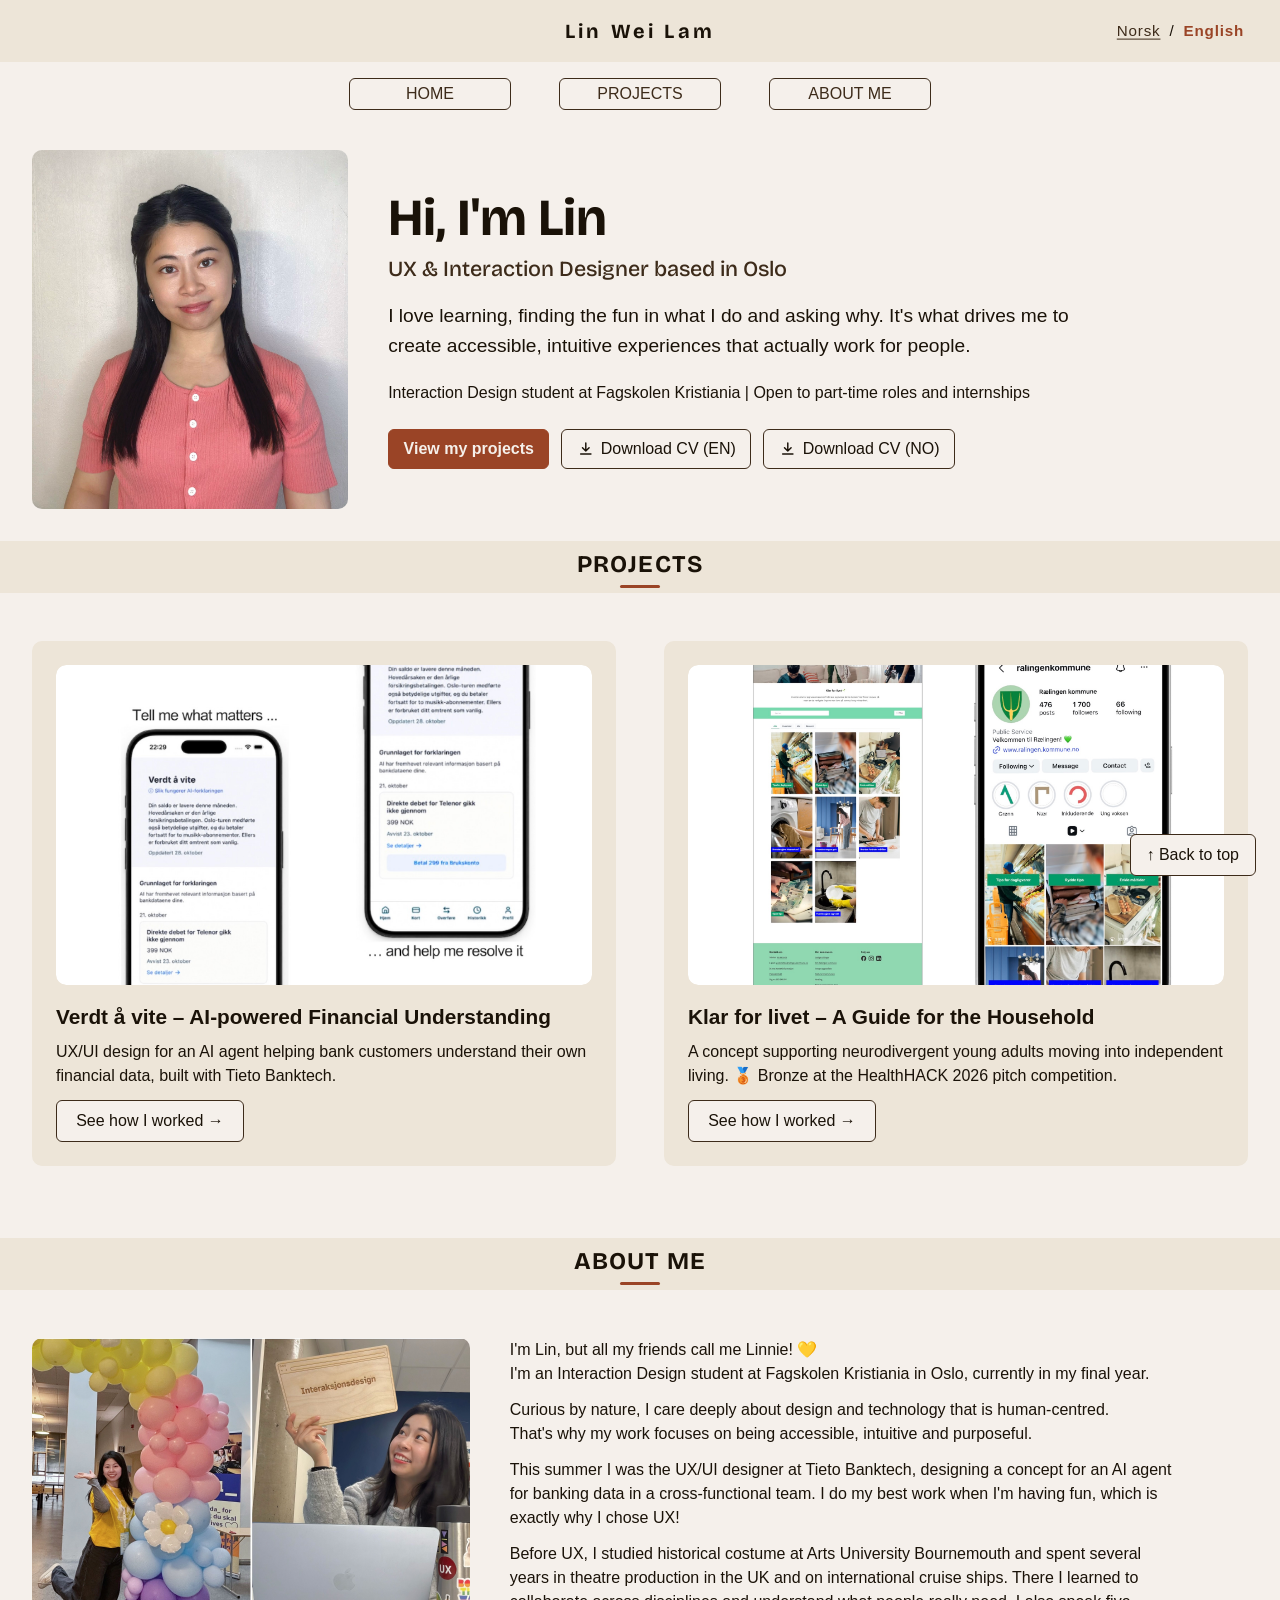
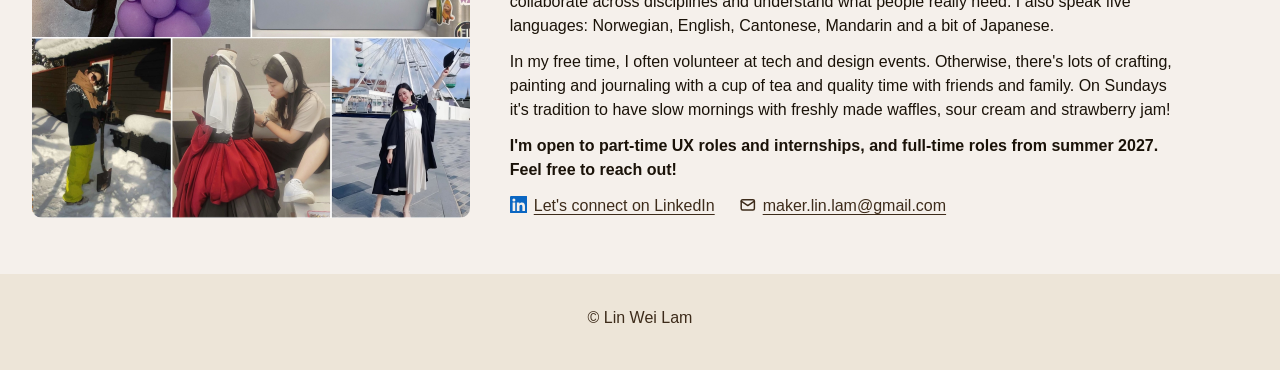
==== commit 2d7f57f8: "update" ====
--- a/en/index.html
+++ b/en/index.html
@@ -124,48 +124,6 @@
                   ><span>Download CV (NO)</span>
                 </a>
               </div>
-              <p class="heroLinks" id="contact">
-                <a href="https://www.linkedin.com/in/lin-wei-lam-8305331aa/">
-                  <svg
-                    class="linkedinIcon"
-                    viewBox="0 0 24 24"
-                    aria-hidden="true"
-                    focusable="false"
-                  >
-                    <path
-                      fill="#0A66C2"
-                      d="M20.45 20.45h-3.56v-5.57c0-1.33-.02-3.04-1.85-3.04-1.85 0-2.14 1.45-2.14 2.94v5.67H9.34V9h3.41v1.56h.05c.48-.9 1.64-1.85 3.37-1.85 3.6 0 4.27 2.37 4.27 5.46v6.28zM5.34 7.43a2.06 2.06 0 1 1 0-4.13 2.06 2.06 0 0 1 0 4.13zM7.12 20.45H3.56V9h3.56v11.45zM22.22 0H1.77C.79 0 0 .77 0 1.73v20.54C0 23.23.79 24 1.77 24h20.45c.98 0 1.78-.77 1.78-1.73V1.73C24 .77 23.2 0 22.22 0z"
-                    /></svg
-                  ><span>Let's connect on LinkedIn</span>
-                </a>
-                <a href="mailto:maker.lin.lam@gmail.com">
-                  <svg
-                    class="inlineIcon"
-                    viewBox="0 0 24 24"
-                    aria-hidden="true"
-                    focusable="false"
-                  >
-                    <rect
-                      x="3"
-                      y="5"
-                      width="18"
-                      height="14"
-                      rx="2"
-                      fill="none"
-                      stroke="currentColor"
-                      stroke-width="2"
-                    />
-                    <path
-                      fill="none"
-                      stroke="currentColor"
-                      stroke-width="2"
-                      stroke-linecap="round"
-                      stroke-linejoin="round"
-                      d="m3 7 9 6 9-6"
-                    /></svg
-                  ><span>maker.lin.lam@gmail.com</span>
-                </a>
-              </p>
             </div>
           </div>
         </article>
@@ -263,6 +221,48 @@
                 roles from summer 2027. Feel free to reach out!</strong
               >
             </p>
+            <p class="heroLinks" id="contact">
+              <a href="https://www.linkedin.com/in/lin-wei-lam-8305331aa/">
+                <svg
+                  class="linkedinIcon"
+                  viewBox="0 0 24 24"
+                  aria-hidden="true"
+                  focusable="false"
+                >
+                  <path
+                    fill="#0A66C2"
+                    d="M20.45 20.45h-3.56v-5.57c0-1.33-.02-3.04-1.85-3.04-1.85 0-2.14 1.45-2.14 2.94v5.67H9.34V9h3.41v1.56h.05c.48-.9 1.64-1.85 3.37-1.85 3.6 0 4.27 2.37 4.27 5.46v6.28zM5.34 7.43a2.06 2.06 0 1 1 0-4.13 2.06 2.06 0 0 1 0 4.13zM7.12 20.45H3.56V9h3.56v11.45zM22.22 0H1.77C.79 0 0 .77 0 1.73v20.54C0 23.23.79 24 1.77 24h20.45c.98 0 1.78-.77 1.78-1.73V1.73C24 .77 23.2 0 22.22 0z"
+                  /></svg
+                ><span>Let's connect on LinkedIn</span>
+              </a>
+              <a href="mailto:maker.lin.lam@gmail.com">
+                <svg
+                  class="inlineIcon"
+                  viewBox="0 0 24 24"
+                  aria-hidden="true"
+                  focusable="false"
+                >
+                  <rect
+                    x="3"
+                    y="5"
+                    width="18"
+                    height="14"
+                    rx="2"
+                    fill="none"
+                    stroke="currentColor"
+                    stroke-width="2"
+                  />
+                  <path
+                    fill="none"
+                    stroke="currentColor"
+                    stroke-width="2"
+                    stroke-linecap="round"
+                    stroke-linejoin="round"
+                    d="m3 7 9 6 9-6"
+                  /></svg
+                ><span>maker.lin.lam@gmail.com</span>
+              </a>
+            </p>
           </div>
         </div>
       </section>
--- a/css/style.css
+++ b/css/style.css
@@ -342,11 +342,15 @@
   line-height: 1.55;
 }
 
+.home .heroStatus {
+  margin-top: 1.25rem;
+}
+
 .home .heroActions {
   display: flex;
   flex-wrap: wrap;
   gap: 0.75rem;
-  margin: 1.25rem 0 1.5rem;
+  margin: 1.5rem 0 0;
 }
 
 .home a.heroButton {
@@ -488,6 +492,15 @@
 
   #about-me + section .aboutContent {
     max-width: 75ch;
+  }
+
+  #about-me + section .aboutSingle {
+    align-items: stretch;
+  }
+
+  #about-me + section .aboutImage img {
+    height: 100%;
+    object-fit: cover;
   }
 }
 
@@ -682,7 +695,7 @@
   margin: var(--space-l) 0;
   padding: 0.25rem 0 0.25rem 1.25rem;
   border-left: 4px solid var(--color-accent);
-  font-size: 1.2rem;
+  font-size: 1rem;
   font-weight: 500;
   line-height: 1.45;
   text-wrap: pretty;
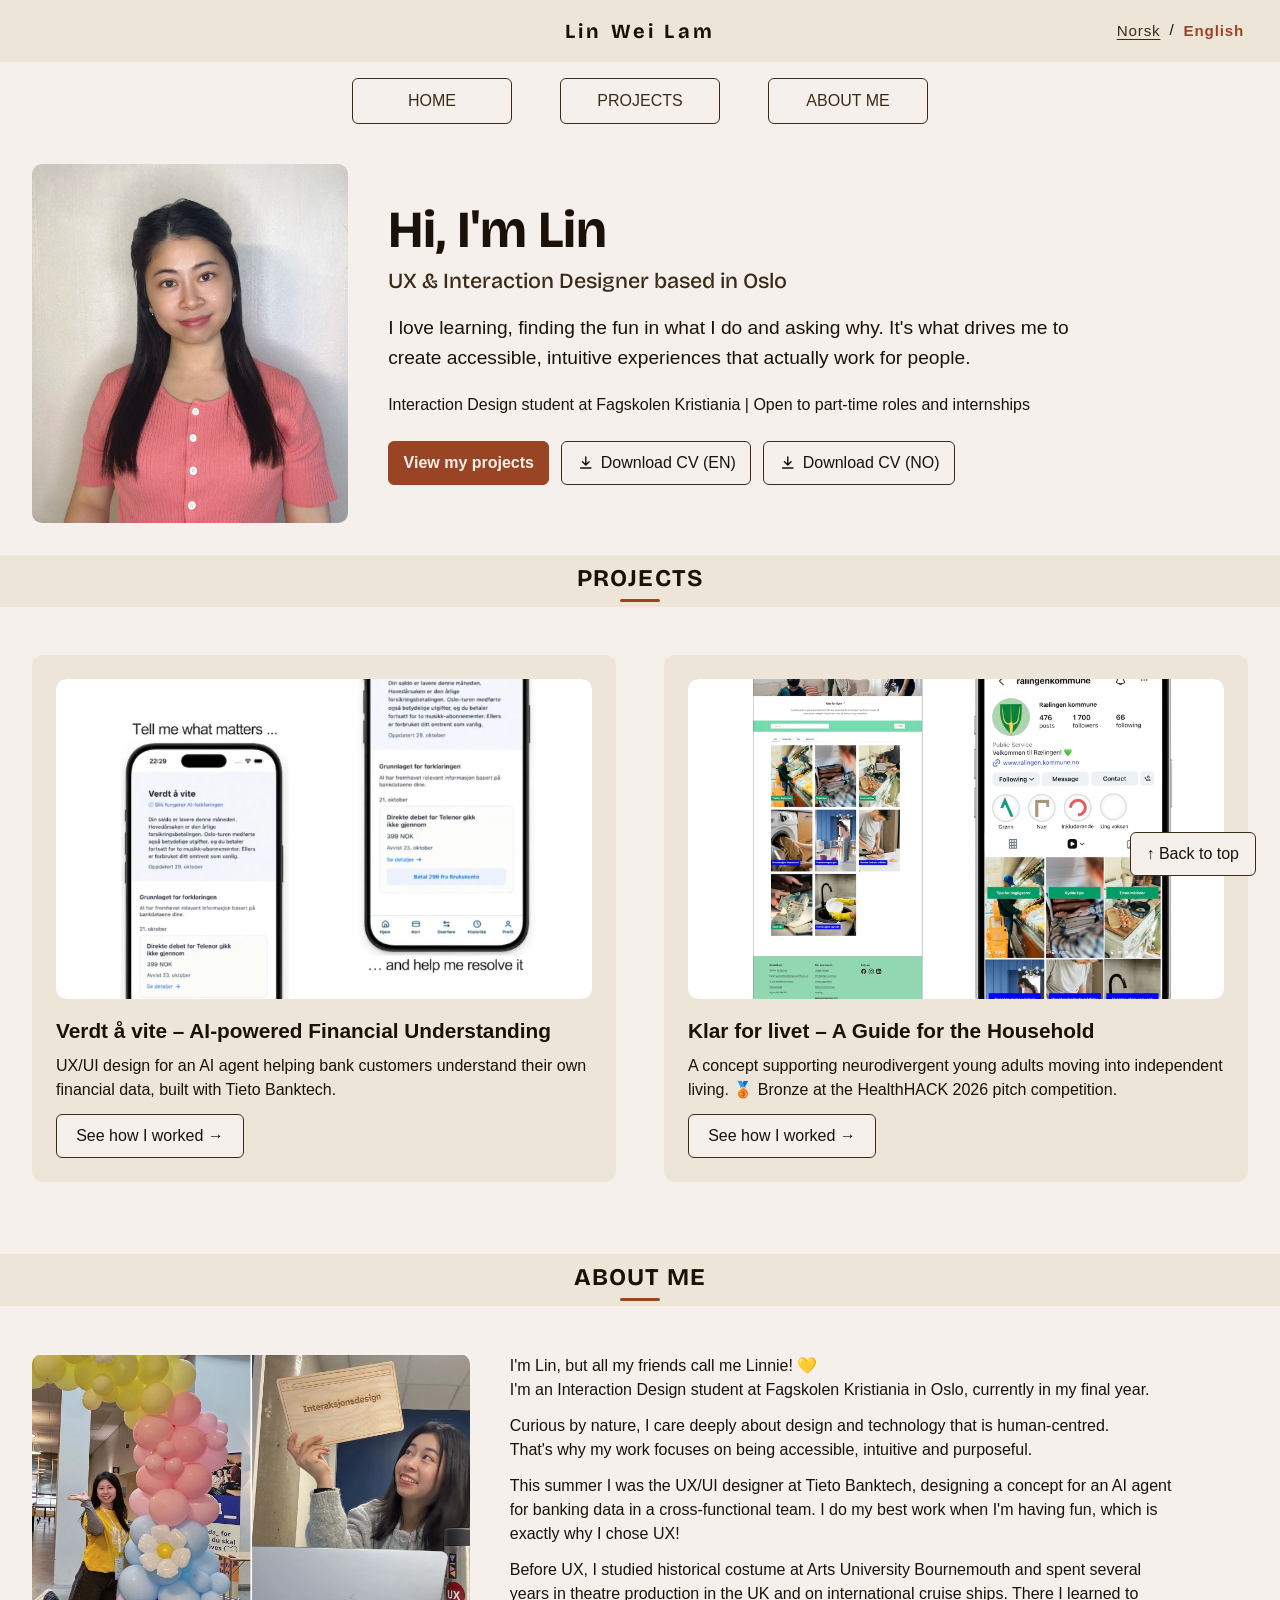
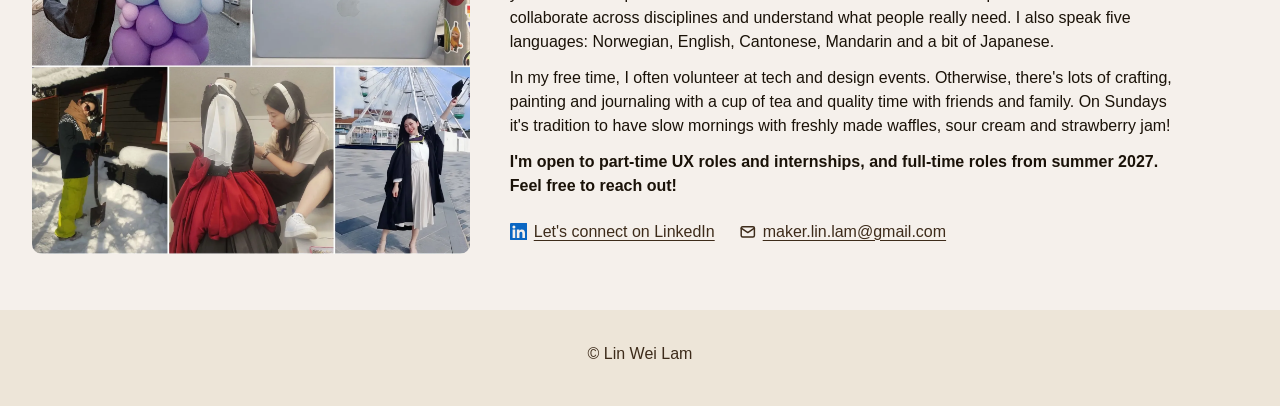
==== commit 80237274: "Tansa case: text, images and captions (work in progress)" ====
--- a/en/index.html
+++ b/en/index.html
@@ -36,7 +36,7 @@
         <strong lang="en" aria-current="true">English</strong>
       </nav>
     </header>
-    <nav>
+    <nav aria-label="Main menu">
       <span class="navigationBar">
         <span class="navigationButton">
           <a href="./index.html">HOME</a>
@@ -55,7 +55,7 @@
           <div class="profileInnerBox aboutSingle container">
             <div class="aboutImage">
               <img
-                src="../Assets/ProfileImage.jpg"
+                src="../Assets/ProfileImage.webp"
                 alt="Lin Wei Lam in a brown suit smiling at the camera"
               />
             </div>
@@ -134,14 +134,14 @@
           <article class="caseStudyCard">
             <div class="caseStudyImage">
               <img
-                src="../Assets/Verdt å vite/VerdtÅViteConcept1.jpg"
+                src="../Assets/Verdt å vite/VerdtÅViteConcept1.webp"
                 alt="Verdt å vite, an AI feature for understanding personal finances, shown on a phone"
               />
             </div>
-            <p class="caseStudyTitle">
+            <h3 class="caseStudyTitle">
               <span lang="no">Verdt å vite</span> &ndash; AI-powered Financial
               Understanding
-            </p>
+            </h3>
             <p class="caseStudyText">
               UX/UI design for an AI agent helping bank customers understand
               their own financial data, built with Tieto Banktech.
@@ -153,14 +153,14 @@
           <article class="caseStudyCard">
             <div class="caseStudyImage">
               <img
-                src="../Assets/Klar for livet/KlarForLivetPrototypeImage.jpg"
+                src="../Assets/Klar for livet/KlarForLivetPrototypeImage.webp"
                 alt="Klar for livet shown on a website and a phone"
               />
             </div>
-            <p class="caseStudyTitle">
+            <h3 class="caseStudyTitle">
               <span lang="no">Klar for livet</span> &ndash; A Guide for the
               Household
-            </p>
+            </h3>
             <p class="caseStudyText">
               A concept supporting neurodivergent young adults moving into
               independent living. 🥉 Bronze at the HealthHACK 2026 pitch
@@ -177,7 +177,7 @@
         <div class="aboutSingle container">
           <div class="aboutImage">
             <img
-              src="../Assets/AboutMe.jpg"
+              src="../Assets/AboutMe.webp"
               alt="Collage of Lin Wei Lam in front of a MacBook, making costumes, at her graduation and shoveling snow at the cabin."
             />
           </div>
--- a/css/style.css
+++ b/css/style.css
@@ -4,7 +4,6 @@
   --color-bg: #f5f0eb;
   --color-surface: #ede5d8;
   --color-text: #1a1208;
-  --color-text-muted: #6b5642;
   --color-text-soft: #5a4636;
   --color-brown: #3d2b1a;
   --color-brown-light: #8b6340;
@@ -46,6 +45,7 @@
   background-color: var(--color-bg);
   font-family: Arial, Helvetica, sans-serif;
   line-height: 1.5;
+  overflow-wrap: break-word;
 
   margin: 0;
   min-height: 100vh;
@@ -70,6 +70,10 @@
 }
 
 /* ===== Utilities ===== */
+
+[hidden] {
+  display: none !important;
+}
 
 .visuallyHidden {
   position: absolute;
@@ -96,8 +100,7 @@
   position: relative;
 }
 
-.siteName,
-header h1 {
+.siteName {
   margin: 0;
   padding: 1rem;
   text-align: center;
@@ -122,8 +125,18 @@
 
 .langSwitch a,
 .langSwitch strong {
-  display: inline-block;
+  display: inline-flex;
+  align-items: center;
+  justify-content: center;
+  min-width: 44px;
+  min-height: 44px;
+  box-sizing: border-box;
   padding: 0.5rem 0.25rem;
+  vertical-align: middle;
+}
+
+.langSwitch a:hover {
+  color: var(--color-brown);
 }
 
 .langSwitch strong {
@@ -160,8 +173,10 @@
 .navigationBar {
   display: flex;
   flex-direction: row;
+  flex-wrap: wrap;
   justify-content: center;
-  gap: 3rem;
+  gap: 0.5rem 3rem;
+  max-width: 100%;
 }
 
 .navigationButton {
@@ -170,11 +185,19 @@
   color: var(--color-text);
   display: flex;
   width: 10rem;
+  max-width: 100%;
+  min-width: fit-content;
+  box-sizing: border-box;
   border-radius: var(--radius-sm);
 }
 
 .navigationButton a {
   flex: 1;
+  display: flex;
+  align-items: center;
+  justify-content: center;
+  min-height: 44px;
+  box-sizing: border-box;
   text-align: center;
   padding: 0.2rem;
 }
@@ -237,7 +260,10 @@
 
 a.caseStudyLink,
 .csBackLink a {
-  display: inline-block;
+  display: inline-flex;
+  align-items: center;
+  min-height: 44px;
+  box-sizing: border-box;
   padding: 0.5rem 1.2rem;
 }
 
@@ -246,12 +272,17 @@
   right: 1.5rem;
   bottom: 1.5rem;
   z-index: 200;
+  display: inline-flex;
+  align-items: center;
+  min-height: 44px;
+  box-sizing: border-box;
   padding: 0.5rem 1rem;
 }
 
 /* ===== Keyboard focus ===== */
 
-a:focus-visible {
+a:focus-visible,
+iframe:focus-visible {
   outline: 2px solid var(--color-brown);
   outline-offset: 2px;
 }
@@ -281,6 +312,8 @@
   text-align: center;
   font-weight: 700;
   letter-spacing: 0.05em;
+  overflow-wrap: anywhere;
+  hyphens: auto;
 
   scroll-margin-top: 5rem;
 }
@@ -360,6 +393,8 @@
   gap: 0.4em;
 
   font-size: 1rem;
+  min-height: 44px;
+  box-sizing: border-box;
   padding: 0.45rem 0.9rem;
 }
 
@@ -379,25 +414,26 @@
   background-color: var(--color-accent-hover);
 }
 
-@media only screen and (max-width: 767px), (pointer: coarse) {
-  .home a.heroButton {
-    min-height: 2.75rem;
-    box-sizing: border-box;
-  }
-}
-
 .home .heroLinks {
   display: flex;
   flex-wrap: wrap;
-  gap: 0.5rem 1.5rem;
-  margin: 0;
+  gap: 0 1.5rem;
+  margin: 0;
+}
+
+.home .heroLinks a {
+  display: inline-flex;
+  align-items: center;
+  min-height: 44px;
+  min-width: 0;
+  overflow-wrap: anywhere;
 }
 
 /* --- Projects grid --- */
 
 .caseStudyGrid {
   display: grid;
-  grid-template-columns: repeat(2, 1fr);
+  grid-template-columns: repeat(2, minmax(0, 1fr));
   gap: 3rem;
   padding-block: 2rem;
   margin-bottom: 40px;
@@ -432,6 +468,7 @@
 }
 
 .caseStudyTitle {
+  font-family: inherit;
   font-size: 1.3rem;
   font-weight: bold;
   margin: 0 0 0.5rem 0;
@@ -470,6 +507,8 @@
 
 .aboutContent {
   flex: 1;
+  min-width: 0;
+  max-width: 100%;
 }
 
 .aboutText {
@@ -498,7 +537,14 @@
     align-items: stretch;
   }
 
+  #about-me + section .aboutImage {
+    position: relative;
+  }
+
   #about-me + section .aboutImage img {
+    position: absolute;
+    inset: 0;
+    width: 100%;
     height: 100%;
     object-fit: cover;
   }
@@ -574,7 +620,7 @@
 .csLede {
   max-width: 32em;
   margin: 0 auto;
-  color: var(--color-text-muted);
+  color: var(--color-text-soft);
   font-size: 1.2rem;
   font-weight: normal;
   line-height: 1.45;
@@ -604,9 +650,10 @@
 
 .csSummaryStats {
   display: grid;
-  grid-template-columns: repeat(3, 1fr);
+  grid-template-columns: repeat(3, minmax(0, 1fr));
   gap: 1rem;
   list-style: none;
+  hyphens: auto;
   padding: 0 0 1.25rem;
   margin: 0 0 1.25rem;
   border-bottom: 1px solid var(--color-divider-light);
@@ -673,6 +720,7 @@
 
 .csSingle .aboutText,
 .csSingle ul:not([class]),
+.csSingle ol:not([class]),
 .csSingle .csSpacedList {
   margin: 0 0 var(--space-paragraph);
   line-height: 1.65;
@@ -701,11 +749,40 @@
   text-wrap: pretty;
 }
 
+/* --- Participant quotes --- */
+
+.csQuote {
+  margin: var(--space-m) 0 var(--space-m) 1.5rem;
+}
+
+.csQuote blockquote {
+  margin: 0;
+}
+
+.csQuote blockquote p {
+  margin: 0;
+  font-size: 1rem;
+  font-style: italic;
+  line-height: 1.55;
+  color: var(--color-text);
+  text-wrap: pretty;
+}
+
+.csQuote figcaption {
+  margin-top: 0.35rem;
+  font-size: 0.85rem;
+  color: var(--color-text-soft);
+}
+
+.csQuote figcaption::before {
+  content: "– ";
+}
+
 /* --- Requirement boxes --- */
 
 .requirementsGrid {
   display: grid;
-  grid-template-columns: 1fr 1fr;
+  grid-template-columns: repeat(2, minmax(0, 1fr));
   gap: 1rem;
   margin: var(--space-m) 0;
 }
@@ -728,6 +805,7 @@
 
 .InfoCardBox {
   flex: 1;
+  min-width: 0;
   display: flex;
   flex-direction: column;
   align-items: center;
@@ -738,6 +816,11 @@
   background-color: var(--color-surface);
   min-height: 3rem;
   box-sizing: border-box;
+  hyphens: auto;
+}
+
+.InfoCardBox > * {
+  max-width: 100%;
 }
 
 .InfoCardLabel {
@@ -772,6 +855,10 @@
   margin: var(--space-l) auto;
   border-radius: var(--radius-md);
   display: block;
+}
+
+.case-image--small {
+  max-width: 500px;
 }
 
 iframe.case-image {
@@ -844,6 +931,110 @@
   border-radius: var(--radius-md);
 }
 
+/* --- Figures with captions --- */
+
+.csFigure {
+  max-width: 900px;
+  margin: var(--space-l) auto;
+}
+
+.csFigure .case-image {
+  margin: 0;
+}
+
+.csFigure figcaption {
+  margin-top: 0.5rem;
+  font-size: 0.85rem;
+  line-height: 1.4;
+  color: var(--color-text-soft);
+  text-align: center;
+}
+
+/* Captioned images inside rows, columns and grids */
+.imageRow > .csFigure,
+.sideBySideImages > .csFigure,
+.imageColumn > .csFigure,
+.imageGrid > .csFigure {
+  margin: 0;
+}
+
+.imageRow > .csFigure,
+.sideBySideImages > .csFigure {
+  width: calc(50% - 0.5rem);
+}
+
+.videoRow > .csFigure {
+  flex: 1 1 0;
+  min-width: 0;
+}
+
+.imageRow .csFigure img,
+.imageColumn .csFigure img,
+.imageGrid .csFigure img {
+  display: block;
+  width: 100%;
+}
+
+/* The large image fills the height of the stacked column next to it */
+.sideBySideImages > .csFigure {
+  display: flex;
+  flex-direction: column;
+}
+
+.sideBySideImages > .csFigure img {
+  flex: 1 1 0;
+  min-height: 0;
+  width: 100%;
+  border-radius: var(--radius-md);
+  object-fit: cover;
+}
+
+.csFigureRow {
+  display: grid;
+  grid-template-columns: repeat(2, minmax(0, 1fr));
+  gap: 1rem;
+  align-items: start;
+  margin: var(--space-l) 0;
+}
+
+.csFigureRow .csFigure {
+  margin: 0;
+}
+
+@media only screen and (min-width: 768px) {
+  .csFigureRow--equal .case-image {
+    aspect-ratio: 5456 / 3522;
+    object-fit: cover;
+    object-position: top;
+  }
+
+  .csFigureRow--equal .csFigure:first-child .case-image {
+    object-position: left top;
+  }
+
+  /* Image on the left on desktop; text stays first in the HTML so it comes first on mobile */
+  .csSplit > .case-image {
+    order: -1;
+  }
+}
+
+/* --- Text and image in two columns --- */
+
+.csSplit {
+  display: grid;
+  grid-template-columns: repeat(2, minmax(0, 1fr));
+  gap: 2rem;
+  align-items: center;
+}
+
+.csSplitText > :last-child {
+  margin-bottom: 0;
+}
+
+.csSplit .case-image {
+  margin: 0;
+}
+
 /* --- Edges --- */
 
 .csSingle > :first-child,
@@ -881,7 +1072,7 @@
   }
 
   .csSummaryMeta {
-    grid-template-columns: 1fr 1fr;
+    grid-template-columns: repeat(2, minmax(0, 1fr));
   }
 }
 
@@ -897,8 +1088,7 @@
     padding-left: 1.5rem;
   }
 
-  .siteName,
-  header h1 {
+  .siteName {
     padding: 0.75rem 1rem;
     font-size: 1.1rem;
   }
@@ -910,8 +1100,7 @@
     padding: 0 var(--container-gutter);
   }
 
-  header:has(.langSwitch) .siteName,
-  header:has(.langSwitch) h1 {
+  header:has(.langSwitch) .siteName {
     padding: 0.75rem 0;
     text-align: left;
   }
@@ -975,7 +1164,7 @@
   }
 
   .caseStudyGrid {
-    grid-template-columns: 1fr;
+    grid-template-columns: minmax(0, 1fr);
   }
 
   .aboutSingle {
@@ -1008,7 +1197,7 @@
   }
 
   .csSummaryMeta {
-    grid-template-columns: 1fr;
+    grid-template-columns: minmax(0, 1fr);
   }
 
   .InfoCardOverview {
@@ -1035,6 +1224,25 @@
     width: 100%;
   }
 
+  .imageRow > .csFigure,
+  .sideBySideImages > .csFigure {
+    width: 100%;
+  }
+
+  .videoRow > .csFigure {
+    flex: none;
+  }
+
+  .sideBySideImages > .csFigure img {
+    flex: none;
+  }
+
+  .csFigureRow,
+  .csSplit {
+    grid-template-columns: minmax(0, 1fr);
+    gap: var(--space-m);
+  }
+
   .videoRow img {
     flex: none;
     height: auto;
@@ -1071,6 +1279,6 @@
   }
 
   .requirementsGrid {
-    grid-template-columns: 1fr;
-  }
-}
+    grid-template-columns: minmax(0, 1fr);
+  }
+}
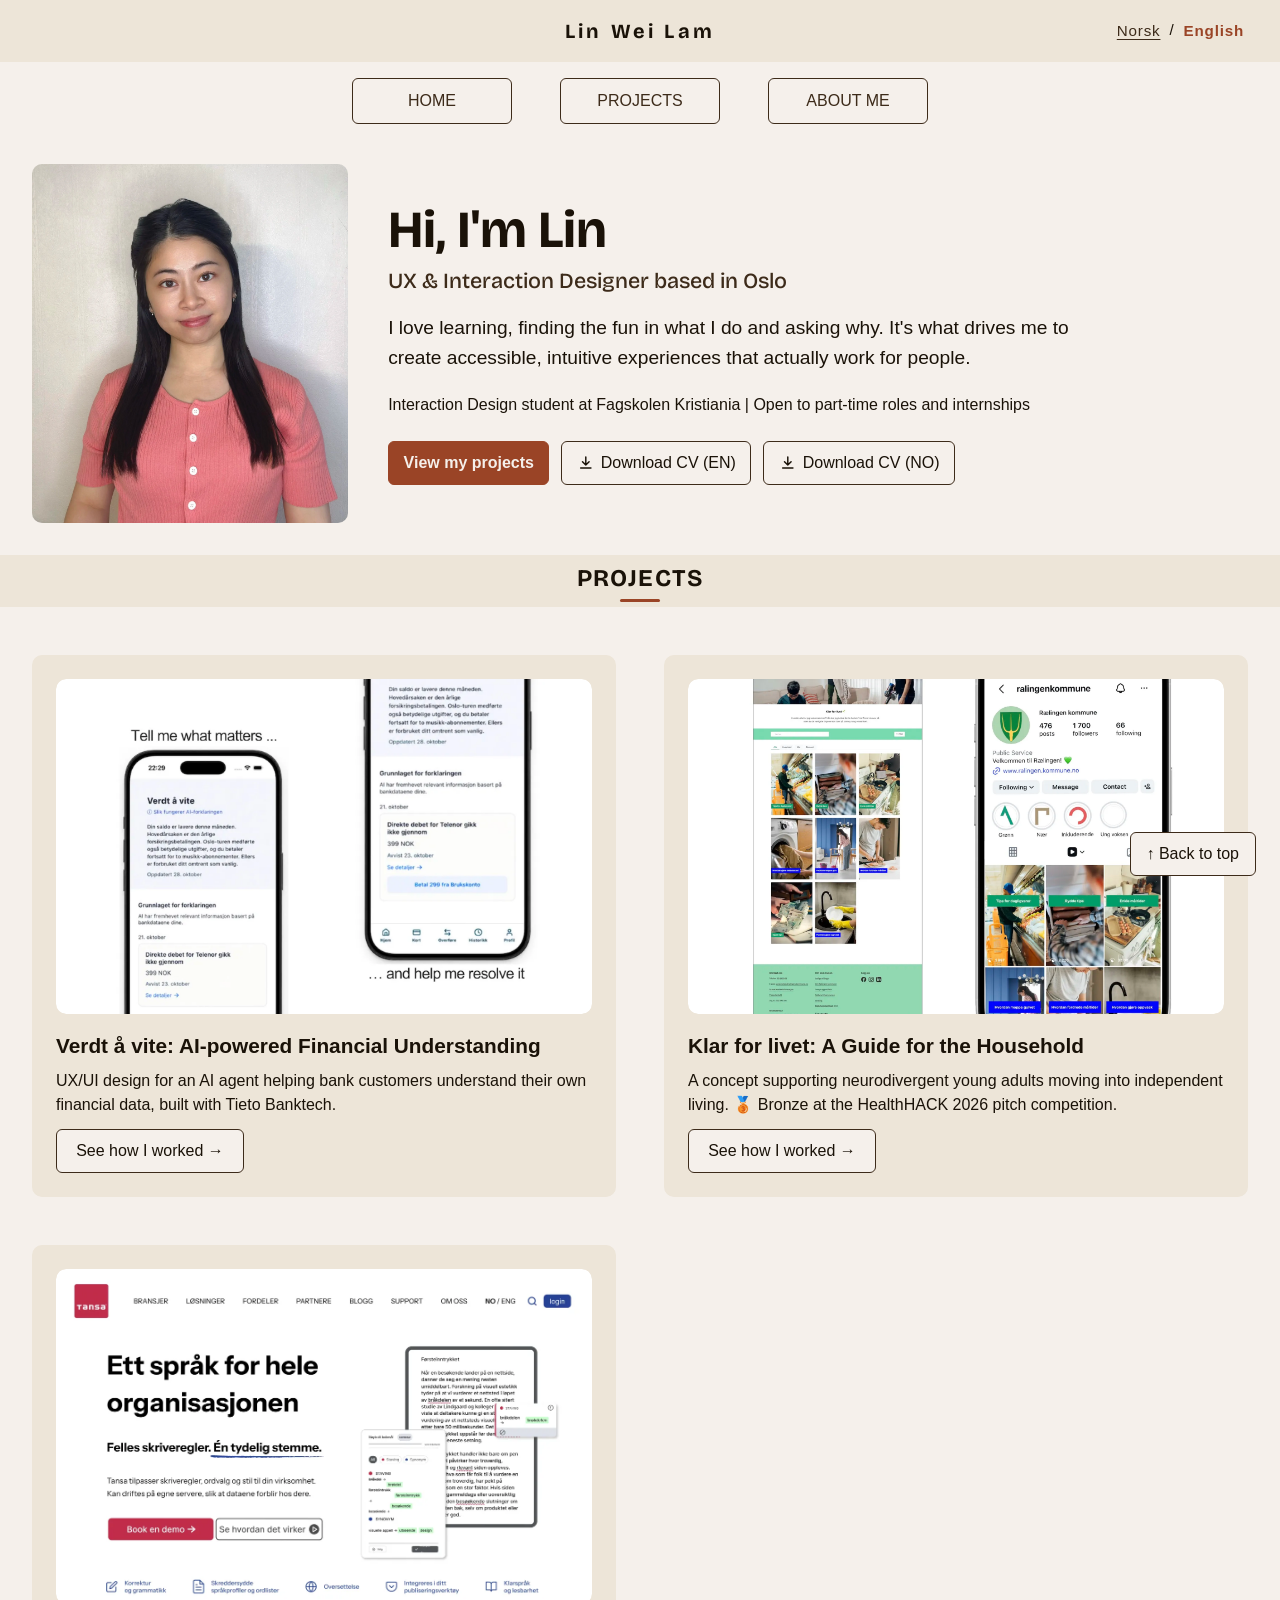
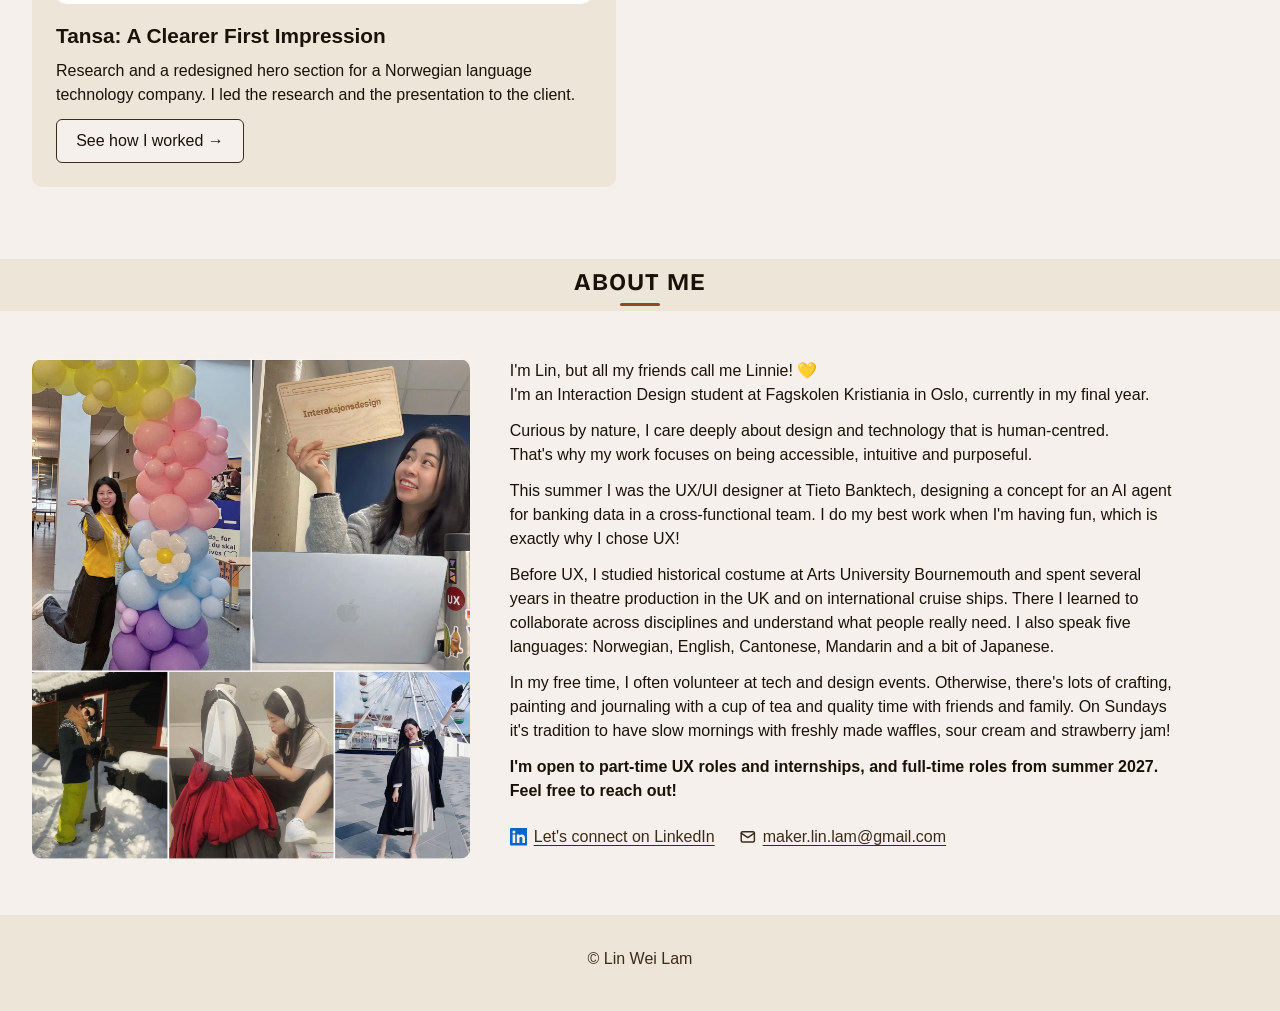
==== commit 488322e3: "update" ====
--- a/en/index.html
+++ b/en/index.html
@@ -27,7 +27,8 @@
     />
     <title>Lin Wei Lam – UX &amp; Interaction Designer</title>
   </head>
-  <body class="home">
+  <body id="top" class="home">
+    <a class="skipLink" href="#main">Skip to main content</a>
     <header>
       <p class="siteName">Lin Wei Lam</p>
       <nav class="langSwitch" aria-label="Language">
@@ -36,100 +37,100 @@
         <strong lang="en" aria-current="true">English</strong>
       </nav>
     </header>
-    <nav aria-label="Main menu">
-      <span class="navigationBar">
-        <span class="navigationButton">
+    <nav class="mainNav" aria-label="Main menu">
+      <ul class="navigationBar">
+        <li class="navigationButton">
           <a href="./index.html">HOME</a>
-        </span>
-        <span class="navigationButton">
+        </li>
+        <li class="navigationButton">
           <a href="./index.html#case-studies">PROJECTS</a>
-        </span>
-        <span class="navigationButton">
+        </li>
+        <li class="navigationButton">
           <a href="./index.html#about-me">ABOUT ME</a>
-        </span>
-      </span>
+        </li>
+      </ul>
     </nav>
-    <main>
+    <main id="main" tabindex="-1">
       <section>
-        <article>
-          <div class="profileInnerBox aboutSingle container">
-            <div class="aboutImage">
-              <img
-                src="../Assets/ProfileImage.webp"
-                alt="Lin Wei Lam in a brown suit smiling at the camera"
-              />
-            </div>
-            <div class="aboutContent">
-              <hgroup>
-                <h1 class="heroTitle">Hi, I'm Lin</h1>
-                <p class="heroSubtitle">
-                  UX &amp; Interaction Designer based in Oslo
-                </p>
-              </hgroup>
-              <p class="heroIntro">
-                I love learning, finding the fun in what I do and asking why.
-                It's what drives me to create accessible, intuitive experiences
-                that actually work for people.
+        <div class="profileInnerBox aboutSingle container">
+          <div class="aboutImage">
+            <img
+              src="../Assets/ProfileImage.webp"
+              alt="Lin Wei Lam in a brown suit smiling at the camera"
+            />
+          </div>
+          <div class="aboutContent">
+            <hgroup>
+              <h1 class="heroTitle">Hi, I'm Lin</h1>
+              <p class="heroSubtitle">
+                UX &amp; Interaction Designer based in Oslo
               </p>
-              <p class="heroStatus">
-                Interaction Design student at Fagskolen Kristiania | Open to
-                part-time roles and internships
-              </p>
-              <div class="heroActions">
-                <a class="heroButton heroButtonPrimary" href="#case-studies"
-                  >View my projects</a
-                >
-                <a
-                  class="heroButton"
-                  href="../Assets/Lin-Wei-Lam-ENG-CV.pdf"
-                  target="_blank"
-                  rel="noopener"
-                >
-                  <svg
-                    class="inlineIcon"
-                    viewBox="0 0 24 24"
-                    aria-hidden="true"
-                    focusable="false"
-                  >
-                    <path
-                      fill="none"
-                      stroke="currentColor"
-                      stroke-width="2"
-                      stroke-linecap="round"
-                      stroke-linejoin="round"
-                      d="M12 4v11m-4.5-4.5L12 15l4.5-4.5M5 19h14"
-                    /></svg
-                  ><span>Download CV (EN)</span>
-                </a>
-                <a
-                  class="heroButton"
-                  href="../Assets/Lin-Wei-Lam-NOR-CV.pdf"
-                  target="_blank"
-                  rel="noopener"
-                >
-                  <svg
-                    class="inlineIcon"
-                    viewBox="0 0 24 24"
-                    aria-hidden="true"
-                    focusable="false"
-                  >
-                    <path
-                      fill="none"
-                      stroke="currentColor"
-                      stroke-width="2"
-                      stroke-linecap="round"
-                      stroke-linejoin="round"
-                      d="M12 4v11m-4.5-4.5L12 15l4.5-4.5M5 19h14"
-                    /></svg
-                  ><span>Download CV (NO)</span>
-                </a>
-              </div>
-            </div>
-          </div>
-        </article>
+            </hgroup>
+            <p class="heroIntro">
+              I love learning, finding the fun in what I do and asking why.
+              It's what drives me to create accessible, intuitive experiences
+              that actually work for people.
+            </p>
+            <p class="heroStatus">
+              Interaction Design student at Fagskolen Kristiania | Open to
+              part-time roles and internships
+            </p>
+            <div class="heroActions">
+              <a class="heroButton heroButtonPrimary" href="#case-studies"
+                >View my projects</a
+              >
+              <a
+                class="heroButton"
+                href="../Assets/Lin-Wei-Lam-ENG-CV.pdf"
+                target="_blank"
+                rel="noopener"
+              >
+                <svg
+                  class="inlineIcon"
+                  viewBox="0 0 24 24"
+                  aria-hidden="true"
+                  focusable="false"
+                >
+                  <path
+                    fill="none"
+                    stroke="currentColor"
+                    stroke-width="2"
+                    stroke-linecap="round"
+                    stroke-linejoin="round"
+                    d="M12 4v11m-4.5-4.5L12 15l4.5-4.5M5 19h14"
+                  /></svg
+                ><span>Download CV (EN)</span
+                  ><span class="visuallyHidden"> (PDF, opens in a new tab)</span>
+              </a>
+              <a
+                class="heroButton"
+                href="../Assets/Lin-Wei-Lam-NOR-CV.pdf"
+                target="_blank"
+                rel="noopener"
+              >
+                <svg
+                  class="inlineIcon"
+                  viewBox="0 0 24 24"
+                  aria-hidden="true"
+                  focusable="false"
+                >
+                  <path
+                    fill="none"
+                    stroke="currentColor"
+                    stroke-width="2"
+                    stroke-linecap="round"
+                    stroke-linejoin="round"
+                    d="M12 4v11m-4.5-4.5L12 15l4.5-4.5M5 19h14"
+                  /></svg
+                ><span>Download CV (NO)</span
+                  ><span class="visuallyHidden"> (PDF, opens in a new tab)</span>
+              </a>
+            </div>
+          </div>
+        </div>
       </section>
-      <h2 class="subHeadings" id="case-studies">PROJECTS</h2>
       <section>
+        <h2 class="subHeadings" id="case-studies">PROJECTS</h2>
         <div class="caseStudyGrid container">
           <article class="caseStudyCard">
             <div class="caseStudyImage">
@@ -139,7 +140,7 @@
               />
             </div>
             <h3 class="caseStudyTitle">
-              <span lang="no">Verdt å vite</span> &ndash; AI-powered Financial
+              <span lang="no">Verdt å vite</span>: AI-powered Financial
               Understanding
             </h3>
             <p class="caseStudyText">
@@ -158,7 +159,7 @@
               />
             </div>
             <h3 class="caseStudyTitle">
-              <span lang="no">Klar for livet</span> &ndash; A Guide for the
+              <span lang="no">Klar for livet</span>: A Guide for the
               Household
             </h3>
             <p class="caseStudyText">
@@ -170,15 +171,32 @@
               >See how I worked &rarr;</a
             >
           </article>
+          <article class="caseStudyCard">
+            <div class="caseStudyImage">
+              <img
+                src="../Assets/Tansa/HeroFinalCard.webp"
+                alt="New proposal for Tansa's hero section with the heading &quot;Ett språk for hele organisasjonen&quot; (One language for the whole organisation)"
+              />
+            </div>
+            <h3 class="caseStudyTitle">Tansa: A Clearer First Impression</h3>
+            <p class="caseStudyText">
+              Research and a redesigned hero section for a Norwegian language
+              technology company. I led the research and the presentation to the
+              client.
+            </p>
+            <a class="caseStudyLink" href="./CaseStudyThree.html"
+              >See how I worked &rarr;</a
+            >
+          </article>
         </div>
       </section>
-      <h2 class="subHeadings" id="about-me">ABOUT ME</h2>
-      <section>
+      <section class="aboutSection">
+        <h2 class="subHeadings" id="about-me">ABOUT ME</h2>
         <div class="aboutSingle container">
           <div class="aboutImage">
             <img
               src="../Assets/AboutMe.webp"
-              alt="Collage of Lin Wei Lam in front of a MacBook, making costumes, at her graduation and shoveling snow at the cabin."
+              alt="Collage of Lin Wei Lam in front of a MacBook, making costumes, at her graduation and shovelling snow at the cabin."
             />
           </div>
           <div class="aboutContent">
@@ -269,7 +287,7 @@
       <a href="#top" class="backToTop">&uarr; Back to top</a>
     </main>
     <footer>
-      <div class="footerInfo">© Lin Wei Lam</div>
+      <p class="footerInfo">© Lin Wei Lam</p>
     </footer>
   </body>
 </html>
--- a/css/style.css
+++ b/css/style.css
@@ -34,6 +34,13 @@
 
 /* ===== Base ===== */
 
+/* Keeps anchor targets and keyboard focus clear of the sticky nav (top)
+   and the fixed "Til toppen" button (bottom) */
+html {
+  scroll-padding-top: 5rem;
+  scroll-padding-bottom: 5rem;
+}
+
 @media (prefers-reduced-motion: no-preference) {
   html {
     scroll-behavior: smooth;
@@ -52,12 +59,13 @@
 }
 
 main {
-  padding-bottom: 1.5rem;
+  padding-bottom: var(--space-m);
 }
 
 h1,
 h2,
-h3 {
+h3,
+h4 {
   font-family: var(--font-heading);
 }
 
@@ -102,7 +110,7 @@
 
 .siteName {
   margin: 0;
-  padding: 1rem;
+  padding: var(--space-s);
   text-align: center;
   font-family: var(--font-heading);
   font-size: 1.25rem;
@@ -110,15 +118,11 @@
   letter-spacing: 0.2rem;
 }
 
-nav.langSwitch {
+.langSwitch {
   position: absolute;
   top: 50%;
   right: var(--container-gutter);
   transform: translateY(-50%);
-  display: block;
-  z-index: auto;
-  padding: 0;
-  background: none;
   font-size: 0.95rem;
   letter-spacing: 0.05rem;
 }
@@ -131,16 +135,16 @@
   min-width: 44px;
   min-height: 44px;
   box-sizing: border-box;
-  padding: 0.5rem 0.25rem;
+  padding: var(--space-xs) 0.25rem;
   vertical-align: middle;
+}
+
+.langSwitch strong {
+  color: var(--color-accent);
 }
 
 .langSwitch a:hover {
   color: var(--color-brown);
-}
-
-.langSwitch strong {
-  color: var(--color-accent);
 }
 
 footer {
@@ -150,6 +154,7 @@
 }
 
 .footerInfo {
+  margin: 0;
   color: var(--color-brown);
   font-size: 1rem;
   display: flex;
@@ -159,8 +164,8 @@
 
 /* ===== Navigation ===== */
 
-nav {
-  padding: 1rem;
+.mainNav {
+  padding: var(--space-s);
   text-align: center;
   display: flex;
   justify-content: center;
@@ -171,11 +176,14 @@
 }
 
 .navigationBar {
+  margin: 0;
+  padding: 0;
+  list-style: none;
   display: flex;
   flex-direction: row;
   flex-wrap: wrap;
   justify-content: center;
-  gap: 0.5rem 3rem;
+  gap: var(--space-xs) 3rem;
   max-width: 100%;
 }
 
@@ -239,6 +247,7 @@
 a.caseStudyLink,
 .csBackLink a,
 a.backToTop,
+a.skipLink,
 .home a.heroButton {
   border: 1px solid var(--color-brown);
   border-radius: var(--radius-sm);
@@ -253,30 +262,51 @@
 a.caseStudyLink:hover,
 .csBackLink a:hover,
 a.backToTop:hover,
+a.skipLink:hover,
 .home a.heroButton:hover {
   background-color: var(--color-brown);
   color: var(--color-bg);
 }
 
 a.caseStudyLink,
-.csBackLink a {
+.csBackLink a,
+a.backToTop,
+a.skipLink {
   display: inline-flex;
   align-items: center;
   min-height: 44px;
   box-sizing: border-box;
-  padding: 0.5rem 1.2rem;
+}
+
+a.caseStudyLink,
+.csBackLink a {
+  padding: var(--space-xs) 1.2rem;
 }
 
 a.backToTop {
   position: fixed;
-  right: 1.5rem;
-  bottom: 1.5rem;
+  right: var(--space-m);
+  bottom: var(--space-m);
   z-index: 200;
-  display: inline-flex;
-  align-items: center;
-  min-height: 44px;
-  box-sizing: border-box;
-  padding: 0.5rem 1rem;
+  padding: var(--space-xs) var(--space-s);
+}
+
+/* "Hopp til hovedinnhold": first stop for the keyboard, hidden above the page until focused */
+a.skipLink {
+  position: absolute;
+  top: var(--space-xs);
+  left: var(--space-xs);
+  z-index: 300;
+  padding: var(--space-xs) 1.2rem;
+}
+
+a.skipLink:not(:focus) {
+  transform: translateY(-200%);
+}
+
+/* <main> receives focus from the skip link; the link itself shows where you are */
+main:focus {
+  outline: none;
 }
 
 /* ===== Keyboard focus ===== */
@@ -314,8 +344,6 @@
   letter-spacing: 0.05em;
   overflow-wrap: anywhere;
   hyphens: auto;
-
-  scroll-margin-top: 5rem;
 }
 
 .subHeadings::after {
@@ -328,7 +356,7 @@
 }
 
 .home .subHeadings {
-  margin-bottom: 1rem;
+  margin-bottom: var(--space-s);
 }
 
 /* ===== Front page ===== */
@@ -337,7 +365,7 @@
 
 .home .profileInnerBox {
   align-items: center;
-  padding-block: 1.5rem 2rem;
+  padding-block: var(--space-m) 2rem;
 }
 
 .home .profileInnerBox .aboutImage {
@@ -346,7 +374,7 @@
 }
 
 .home hgroup {
-  margin-bottom: 1rem;
+  margin-bottom: var(--space-s);
 }
 
 .home .heroTitle {
@@ -364,26 +392,22 @@
   font-weight: 500;
 }
 
-.home .heroIntro,
-.home .heroStatus {
-  margin: 0 0 0.75rem;
-}
-
 .home .heroIntro {
   max-width: 65ch;
+  margin: 0 0 0.75rem;
   font-size: 1.2rem;
   line-height: 1.55;
 }
 
 .home .heroStatus {
-  margin-top: 1.25rem;
+  margin: 1.25rem 0 0.75rem;
 }
 
 .home .heroActions {
   display: flex;
   flex-wrap: wrap;
   gap: 0.75rem;
-  margin: 1.5rem 0 0;
+  margin: var(--space-m) 0 0;
 }
 
 .home a.heroButton {
@@ -417,7 +441,7 @@
 .home .heroLinks {
   display: flex;
   flex-wrap: wrap;
-  gap: 0 1.5rem;
+  gap: 0 var(--space-m);
   margin: 0;
 }
 
@@ -436,25 +460,25 @@
   grid-template-columns: repeat(2, minmax(0, 1fr));
   gap: 3rem;
   padding-block: 2rem;
-  margin-bottom: 40px;
+  margin-bottom: var(--space-l);
 }
 
 .caseStudyCard {
   background-color: var(--color-surface);
   border-radius: var(--radius-md);
-  padding: 1.5rem;
+  padding: var(--space-m);
   display: flex;
   flex-direction: column;
   box-sizing: border-box;
 }
 
 .caseStudyImage {
-  height: 20rem;
+  aspect-ratio: 16 / 10;
   width: 100%;
   display: flex;
   align-items: center;
   justify-content: center;
-  margin-bottom: 1rem;
+  margin-bottom: var(--space-s);
   box-sizing: border-box;
   border-radius: var(--radius-md);
   overflow: hidden;
@@ -471,7 +495,7 @@
   font-family: inherit;
   font-size: 1.3rem;
   font-weight: bold;
-  margin: 0 0 0.5rem 0;
+  margin: 0 0 var(--space-xs) 0;
 }
 
 .caseStudyText {
@@ -491,7 +515,7 @@
   box-sizing: border-box;
   display: flex;
   align-items: flex-start;
-  gap: 2.5rem;
+  gap: var(--space-l);
 }
 
 .aboutImage {
@@ -521,27 +545,24 @@
 }
 
 @media only screen and (min-width: 768px) {
-  #about-me + section .aboutImage {
+  .aboutSection .aboutSingle {
+    align-items: stretch;
+  }
+
+  .aboutSection .aboutImage {
+    position: relative;
     flex-basis: 34.5%;
   }
 
-  html[lang="en"] #about-me + section .aboutImage {
+  html[lang="en"] .aboutSection .aboutImage {
     flex-basis: 36%;
   }
 
-  #about-me + section .aboutContent {
+  .aboutSection .aboutContent {
     max-width: 75ch;
   }
 
-  #about-me + section .aboutSingle {
-    align-items: stretch;
-  }
-
-  #about-me + section .aboutImage {
-    position: relative;
-  }
-
-  #about-me + section .aboutImage img {
+  .aboutSection .aboutImage img {
     position: absolute;
     inset: 0;
     width: 100%;
@@ -572,9 +593,9 @@
 
 .csSingle {
   --column-max: 736px;
-  max-width: calc(var(--column-max) + 4rem);
+  max-width: calc(var(--column-max) + 2 * var(--container-gutter));
   margin: 0 auto;
-  padding: 0 2rem;
+  padding: 0 var(--container-gutter);
   box-sizing: border-box;
 }
 
@@ -589,7 +610,7 @@
   max-width: 800px;
   margin: 0 auto;
 
-  padding: 2rem 2rem calc(var(--section-gap) / 2);
+  padding: 2rem var(--container-gutter) calc(var(--section-gap) / 2);
   text-align: center;
   box-sizing: border-box;
 }
@@ -603,7 +624,7 @@
 }
 
 .csEyebrow {
-  margin: 0 0 0.5rem;
+  margin: 0 0 var(--space-xs);
   color: var(--color-accent);
   font-size: 0.85rem;
   font-weight: bold;
@@ -631,9 +652,9 @@
   display: flex;
   flex-wrap: wrap;
   justify-content: center;
-  gap: 0.5rem;
+  gap: var(--space-xs);
   list-style: none;
-  margin: 1rem 0 0;
+  margin: var(--space-s) 0 0;
   padding: 0;
 }
 
@@ -651,7 +672,7 @@
 .csSummaryStats {
   display: grid;
   grid-template-columns: repeat(3, minmax(0, 1fr));
-  gap: 1rem;
+  gap: var(--space-s);
   list-style: none;
   hyphens: auto;
   padding: 0 0 1.25rem;
@@ -695,8 +716,8 @@
   display: grid;
   grid-template-columns: repeat(4, auto);
   justify-content: space-between;
-  gap: 1rem 1.5rem;
-  margin: 1.5rem 0 0;
+  gap: var(--space-s) var(--space-m);
+  margin: var(--space-m) 0 0;
   padding-top: 1.25rem;
   border-top: 1px solid var(--color-divider-light);
   font-size: 0.9rem;
@@ -704,16 +725,23 @@
 }
 
 .csSummaryMeta dt {
-  font-weight: bold;
-  text-transform: uppercase;
-  letter-spacing: 0.1rem;
-  font-size: 0.75rem;
   margin-bottom: 0.2rem;
-  color: var(--color-brown);
 }
 
 .csSummaryMeta dd {
   margin: 0;
+}
+
+/* When text is enlarged (browser text zoom), the details row drops to one column
+   instead of overflowing. Measured in em, so it never triggers at normal text size. */
+.csSingle:has(> .csSummaryMeta) {
+  container-type: inline-size;
+}
+
+@container (max-width: 40em) {
+  .csSingle .csSummaryMeta {
+    grid-template-columns: minmax(0, 1fr);
+  }
 }
 
 /* --- Text --- */
@@ -728,31 +756,98 @@
 }
 
 .csSubTitle {
-  font-family: var(--font-heading);
   font-weight: bold;
   font-size: 1.15rem;
   line-height: 1.3;
   margin: var(--space-xl) 0 var(--space-xs);
 }
 
+/* Taller tap area (at least 44px) without moving the surrounding text */
+.csExternalLink {
+  padding-block: 0.875rem;
+}
+
 .csSpacedList li + li {
   margin-top: 0.75em;
 }
 
+/* Own key statements only: hypothesis, key insight, problem statement.
+   Quotes from other people use .csQuote. */
 .csCallout {
   margin: var(--space-l) 0;
   padding: 0.25rem 0 0.25rem 1.25rem;
   border-left: 4px solid var(--color-accent);
+}
+
+.csCallout .csLabel {
+  margin: 0 0 0.35rem;
+}
+
+/* Stays below the h4 headings (1.05rem, bold) */
+.csCalloutText {
+  margin: 0;
+  font-family: var(--font-heading);
   font-size: 1rem;
-  font-weight: 500;
+  font-weight: 600;
   line-height: 1.45;
   text-wrap: pretty;
 }
 
+/* --- Labels (Tema, Før/Etter, details row) --- */
+
+.csLabel,
+.csFigure .csLabel {
+  font-weight: bold;
+  text-transform: uppercase;
+  letter-spacing: 0.1rem;
+  font-size: 0.75rem;
+  color: var(--color-accent);
+}
+
+.csFigure .csLabel {
+  margin-top: 0.75rem;
+}
+
+/* --- Findings cards --- */
+
+.csFindings {
+  list-style: none;
+  margin: var(--space-m) 0 var(--space-l);
+  padding: 0;
+  display: flex;
+  flex-direction: column;
+  gap: 0;
+}
+
+.csFinding + .csFinding {
+  margin-top: var(--space-l);
+}
+
+.csFinding .csLabel {
+  margin: 0 0 0.35rem;
+}
+
+.csFindingTitle {
+  margin: 0 0 var(--space-xs);
+  font-weight: bold;
+  font-size: 1.05rem;
+  line-height: 1.3;
+}
+
+.csFindingText {
+  margin: 0;
+  line-height: 1.65;
+  text-wrap: pretty;
+}
+
+.csFinding .csQuote {
+  margin: var(--space-s) 0 0;
+}
+
 /* --- Participant quotes --- */
 
 .csQuote {
-  margin: var(--space-m) 0 var(--space-m) 1.5rem;
+  margin: var(--space-m) 0 var(--space-m) var(--space-m);
 }
 
 .csQuote blockquote {
@@ -778,32 +873,22 @@
   content: "– ";
 }
 
-/* --- Requirement boxes --- */
-
-.requirementsGrid {
+/* --- Info cards --- */
+
+.infoCardOverview {
+  display: flex;
+  gap: var(--space-s);
+  margin: var(--space-m) 0;
+  justify-content: center;
+}
+
+/* Four cards in a 2 × 2 grid */
+.infoCardOverview--grid {
   display: grid;
   grid-template-columns: repeat(2, minmax(0, 1fr));
-  gap: 1rem;
-  margin: var(--space-m) 0;
-}
-
-.requirementBox {
-  border-radius: var(--radius-md);
-  padding: 1rem 1.5rem;
-  text-align: center;
-  background-color: var(--color-surface);
-}
-
-/* --- Info cards --- */
-
-.InfoCardOverview {
-  display: flex;
-  gap: 1rem;
-  margin: var(--space-m) 0;
-  justify-content: center;
-}
-
-.InfoCardBox {
+}
+
+.infoCardBox {
   flex: 1;
   min-width: 0;
   display: flex;
@@ -811,7 +896,7 @@
   align-items: center;
   justify-content: center;
   border-radius: var(--radius-md);
-  padding: 0.5rem;
+  padding: var(--space-s);
   text-align: center;
   background-color: var(--color-surface);
   min-height: 3rem;
@@ -819,116 +904,111 @@
   hyphens: auto;
 }
 
-.InfoCardBox > * {
+.infoCardBox > * {
   max-width: 100%;
 }
 
-.InfoCardLabel {
+.infoCardLabel {
+  margin: 0;
   font-weight: bold;
-  margin-bottom: 0.3rem;
   font-size: 0.9rem;
   letter-spacing: 0.05rem;
 }
 
-.InfoCardNumber {
+.infoCardText {
+  margin: 0.3rem 0 0;
   font-size: 1rem;
-  margin: 0;
-}
-
-.InfoCardList {
+}
+
+.infoCardList {
   list-style: disc;
   padding: 0 0 0 1.1rem;
-  margin: 0;
+  margin: 0.3rem 0 0;
   text-align: left;
   font-size: 0.85rem;
 }
 
-.InfoCardList li::marker {
+.infoCardList li::marker {
   color: var(--color-brown-light);
 }
 
 /* --- Images & video --- */
 
-.case-image {
+.caseImage {
   width: 100%;
   max-width: 900px;
   margin: var(--space-l) auto;
+  display: block;
+}
+
+/* Rounded corners for every content image and video */
+.caseImage,
+.imageGrid img,
+.sideBySideImages img,
+.videoRow iframe {
   border-radius: var(--radius-md);
-  display: block;
-}
-
-.case-image--small {
-  max-width: 500px;
-}
-
-iframe.case-image {
+}
+
+/* Keeps width/height attributes from stretching images */
+img.caseImage {
+  height: auto;
+}
+
+iframe.caseImage {
   border: 0;
 }
 
+/* Two images side by side (one column on mobile) */
 .imageGrid {
   display: grid;
-  grid-template-columns: repeat(2, 1fr);
-  gap: 1rem;
+  grid-template-columns: repeat(2, minmax(0, 1fr));
+  gap: var(--space-s);
   align-items: start;
   max-width: 900px;
   margin: var(--space-l) auto;
 }
 
 .imageGrid img {
+  display: block;
   width: 100%;
-  display: block;
-  border-radius: var(--radius-md);
-}
-
-.imageRow {
-  display: flex;
-  gap: 1rem;
-  justify-content: center;
-  align-items: flex-start;
-  max-width: 900px;
-  margin: var(--space-l) auto;
-}
-
-.imageRow img {
-  width: calc(50% - 0.5rem);
-  border-radius: var(--radius-md);
 }
 
 .videoRow img,
 .videoRow iframe {
-  flex: 1 1 0;
-  min-width: 0;
+  width: 100%;
   height: 500px;
   margin: 0;
   border: 0;
-  border-radius: var(--radius-md);
   object-fit: cover;
 }
 
+/* One large image next to a column of smaller ones, always 50/50 */
 .sideBySideImages {
   display: flex;
-  gap: 1rem;
+  gap: var(--space-s);
   max-width: 900px;
   margin: var(--space-l) auto;
   align-items: stretch;
 }
 
+.sideBySideImages > * {
+  flex: 1 1 0;
+  min-width: 0;
+}
+
 .sideBySideImages > img {
-  width: 50%;
-  border-radius: var(--radius-md);
   object-fit: cover;
 }
 
 .imageColumn {
   display: flex;
   flex-direction: column;
-  gap: 1rem;
-  width: 50%;
+  gap: var(--space-s);
 }
 
 .imageColumn img {
+  display: block;
   width: 100%;
-  border-radius: var(--radius-md);
 }
 
 /* --- Figures with captions --- */
@@ -938,41 +1018,23 @@
   margin: var(--space-l) auto;
 }
 
-.csFigure .case-image {
+.csFigure .caseImage {
   margin: 0;
 }
 
 .csFigure figcaption {
-  margin-top: 0.5rem;
+  margin-top: var(--space-xs);
   font-size: 0.85rem;
   line-height: 1.4;
   color: var(--color-text-soft);
   text-align: center;
 }
 
-/* Captioned images inside rows, columns and grids */
-.imageRow > .csFigure,
+/* Captioned images inside grids and columns */
 .sideBySideImages > .csFigure,
 .imageColumn > .csFigure,
 .imageGrid > .csFigure {
   margin: 0;
-}
-
-.imageRow > .csFigure,
-.sideBySideImages > .csFigure {
-  width: calc(50% - 0.5rem);
-}
-
-.videoRow > .csFigure {
-  flex: 1 1 0;
-  min-width: 0;
-}
-
-.imageRow .csFigure img,
-.imageColumn .csFigure img,
-.imageGrid .csFigure img {
-  display: block;
-  width: 100%;
 }
 
 /* The large image fills the height of the stacked column next to it */
@@ -985,35 +1047,26 @@
   flex: 1 1 0;
   min-height: 0;
   width: 100%;
-  border-radius: var(--radius-md);
   object-fit: cover;
 }
 
-.csFigureRow {
-  display: grid;
-  grid-template-columns: repeat(2, minmax(0, 1fr));
-  gap: 1rem;
-  align-items: start;
-  margin: var(--space-l) 0;
-}
-
-.csFigureRow .csFigure {
-  margin: 0;
-}
-
 @media only screen and (min-width: 768px) {
-  .csFigureRow--equal .case-image {
+  /* Før/Etter: both images get the same height */
+  .imageGrid--equal .caseImage {
     aspect-ratio: 5456 / 3522;
     object-fit: cover;
     object-position: top;
   }
 
-  .csFigureRow--equal .csFigure:first-child .case-image {
-    object-position: left top;
+  /* Før: show the whole screenshot; white fills the space above and below */
+  .imageGrid--equal .csFigure:first-child .caseImage {
+    object-fit: contain;
+    object-position: center;
+    background-color: #ffffff;
   }
 
   /* Image on the left on desktop; text stays first in the HTML so it comes first on mobile */
-  .csSplit > .case-image {
+  .csSplit > .csFigure {
     order: -1;
   }
 }
@@ -1031,10 +1084,6 @@
   margin-bottom: 0;
 }
 
-.csSplit .case-image {
-  margin: 0;
-}
-
 /* --- Edges --- */
 
 .csSingle > :first-child,
@@ -1051,15 +1100,11 @@
 
 @media only screen and (max-width: 1050px) {
   .navigationBar {
-    gap: 1.5rem;
+    gap: var(--space-m);
   }
 
   .caseStudyGrid {
     gap: 2rem;
-  }
-
-  .caseStudyImage {
-    height: 16rem;
   }
 
   .home .profileInnerBox .aboutImage {
@@ -1085,11 +1130,11 @@
   }
 
   ul {
-    padding-left: 1.5rem;
+    padding-left: var(--space-m);
   }
 
   .siteName {
-    padding: 0.75rem 1rem;
+    padding: 0.75rem var(--space-s);
     font-size: 1.1rem;
   }
 
@@ -1105,20 +1150,20 @@
     text-align: left;
   }
 
-  nav.langSwitch {
+  .langSwitch {
     position: static;
     transform: none;
     font-size: 0.85rem;
   }
 
-  nav {
-    padding: 0.75rem 1rem;
+  .mainNav {
+    padding: 0.75rem var(--space-s);
   }
 
   .navigationBar {
     width: 100%;
     max-width: 32rem;
-    gap: 0.5rem;
+    gap: var(--space-xs);
   }
 
   .navigationButton {
@@ -1132,15 +1177,18 @@
   }
 
   a.backToTop {
-    right: 1rem;
-    bottom: 1rem;
+    right: var(--space-s);
+    bottom: var(--space-s);
     padding: 0.4rem 0.8rem;
     font-size: 0.9rem;
   }
 
+  html {
+    scroll-padding-top: 4.5rem;
+  }
+
   .subHeadings {
     font-size: 1.3rem;
-    scroll-margin-top: 4.5rem;
   }
 
   .profileInnerBox {
@@ -1169,7 +1217,7 @@
 
   .aboutSingle {
     flex-direction: column;
-    gap: 1.5rem;
+    gap: var(--space-m);
   }
 
   .aboutImage {
@@ -1180,11 +1228,7 @@
   }
 
   .csHero {
-    padding: 1.5rem 1rem calc(var(--section-gap) / 2);
-  }
-
-  .csSingle {
-    padding: 0 1rem;
+    padding-top: var(--space-m);
   }
 
   .csSummaryStats {
@@ -1200,57 +1244,36 @@
     grid-template-columns: minmax(0, 1fr);
   }
 
-  .InfoCardOverview {
-    flex-wrap: wrap;
-  }
-
-  .InfoCardBox {
-    flex: 1 1 calc(50% - 0.5rem);
-  }
-
+  /* All card groups stack in one column */
+  .infoCardOverview {
+    flex-direction: column;
+  }
+
+  .infoCardOverview--grid,
   .imageGrid {
-    grid-template-columns: 1fr;
-  }
-
-  .imageRow,
+    grid-template-columns: minmax(0, 1fr);
+  }
+
   .sideBySideImages {
     flex-direction: column;
-    align-items: stretch;
-  }
-
-  .imageRow img,
-  .sideBySideImages > img,
-  .imageColumn {
-    width: 100%;
-  }
-
-  .imageRow > .csFigure,
-  .sideBySideImages > .csFigure {
-    width: 100%;
-  }
-
-  .videoRow > .csFigure {
-    flex: none;
-  }
-
+  }
+
+  .sideBySideImages > *,
   .sideBySideImages > .csFigure img {
     flex: none;
-  }
-
-  .csFigureRow,
+    width: 100%;
+  }
+
   .csSplit {
     grid-template-columns: minmax(0, 1fr);
     gap: var(--space-m);
   }
 
   .videoRow img {
-    flex: none;
     height: auto;
   }
 
   .videoRow iframe {
-    flex: none;
-    width: 100%;
     height: 28rem;
   }
 }
@@ -1267,18 +1290,16 @@
   }
 
   .caseStudyCard {
-    padding: 1rem;
-  }
-
-  .caseStudyImage {
-    height: 12rem;
+    padding: var(--space-s);
   }
 
   .home a.heroButton {
     flex: 1 1 100%;
   }
-
-  .requirementsGrid {
-    grid-template-columns: minmax(0, 1fr);
-  }
-}
+}
+
+/* Image wrapped in a link to its full-size file (focus ring comes from a:focus-visible) */
+.csImageLink {
+  display: block;
+  border-radius: var(--radius-md);
+}
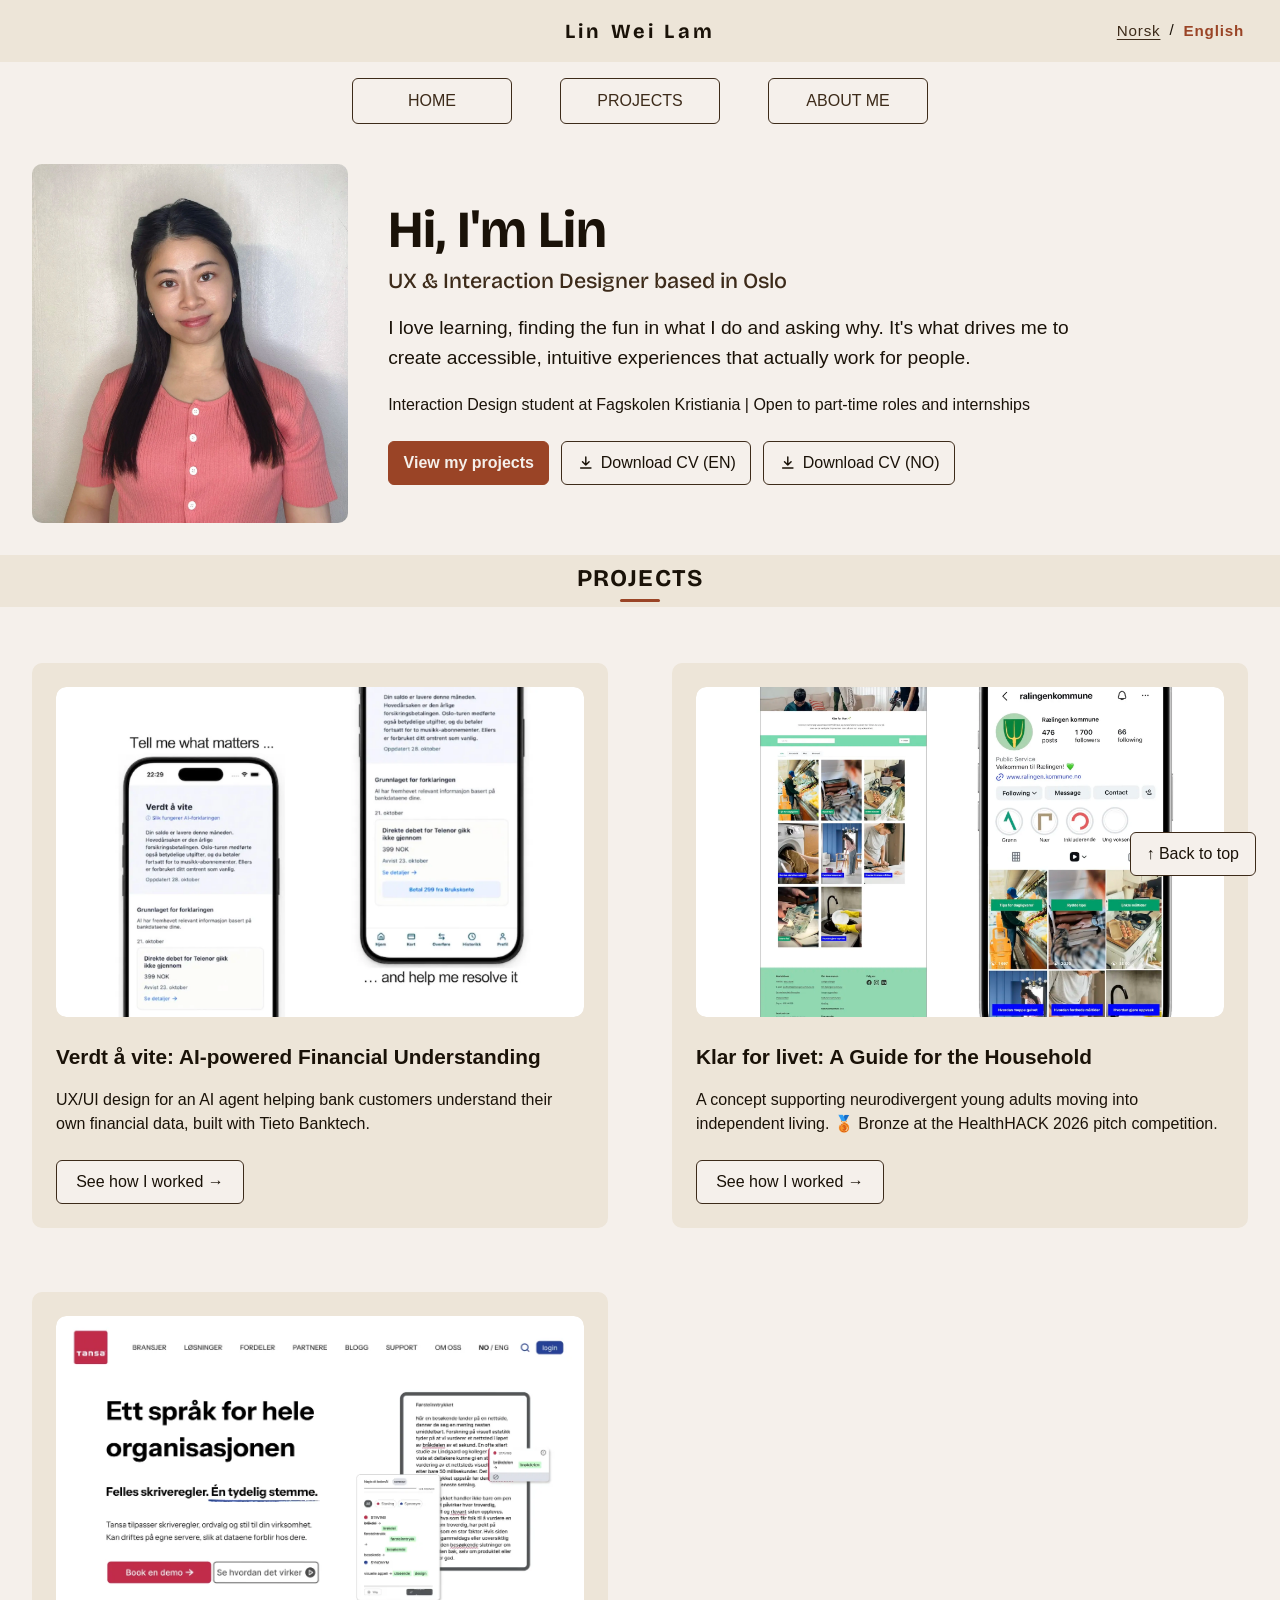
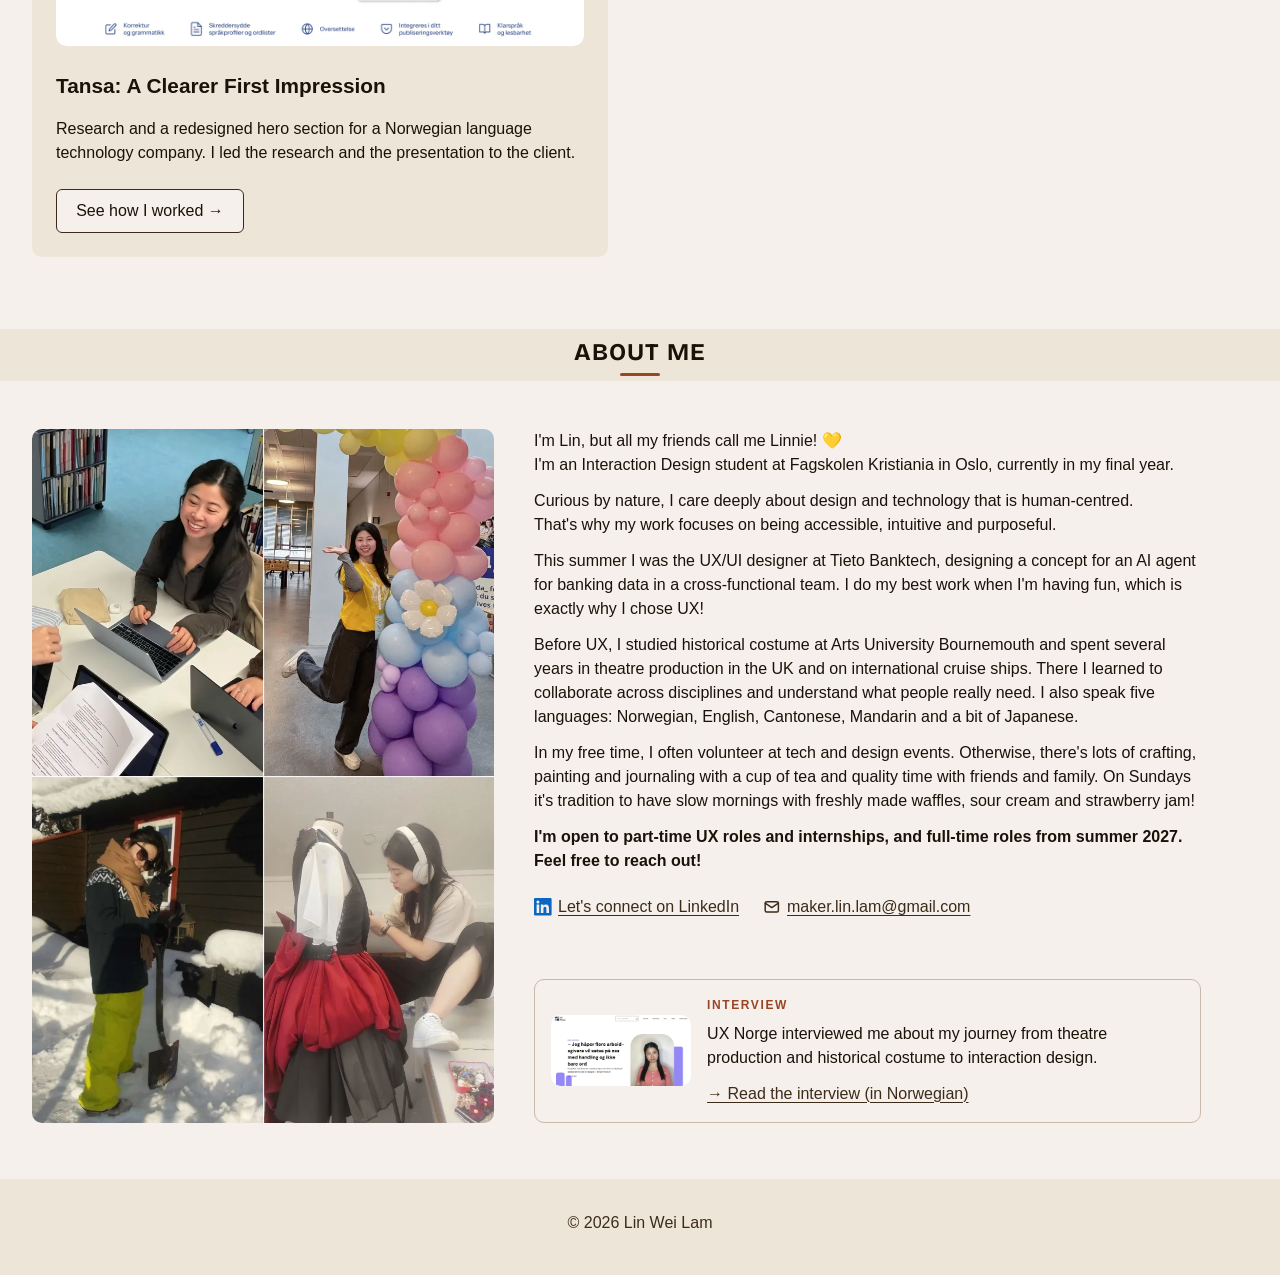
==== commit 2d7020f7: "Update" ====
--- a/en/index.html
+++ b/en/index.html
@@ -196,7 +196,9 @@
           <div class="aboutImage">
             <img
               src="../Assets/AboutMe.webp"
-              alt="Collage of Lin Wei Lam in front of a MacBook, making costumes, at her graduation and shovelling snow at the cabin."
+              alt="Collage of Lin Wei Lam: smiling at a laptop with others in a library, volunteering by a balloon arch at an event, shovelling snow at the cabin and sewing a costume on a dress form"
+              width="900"
+              height="1351"
             />
           </div>
           <div class="aboutContent">
@@ -281,13 +283,37 @@
                 ><span>maker.lin.lam@gmail.com</span>
               </a>
             </p>
+            <div class="aboutFeature">
+              <img
+                src="../Assets/UXNorgeInterview.webp"
+                alt="Screenshot of the “Designer of the Week” interview at UX Norge"
+                width="800"
+                height="402"
+                loading="lazy"
+              />
+              <div class="aboutFeatureBody">
+                <p class="csLabel">Interview</p>
+                <p class="aboutText">
+                  UX Norge interviewed me about my journey from theatre production and
+                  historical costume to interaction design.
+                </p>
+                <p class="aboutText">
+                  <a
+                    class="csExternalLink"
+                    href="https://uxnorge.no/lin-wei-lam/"
+                    hreflang="no"
+                    >→ Read the interview (in&nbsp;Norwegian)</a
+                  >
+                </p>
+              </div>
+            </div>
           </div>
         </div>
       </section>
       <a href="#top" class="backToTop">&uarr; Back to top</a>
     </main>
     <footer>
-      <p class="footerInfo">© Lin Wei Lam</p>
+      <p class="footerInfo">© 2026 Lin Wei Lam</p>
     </footer>
   </body>
 </html>
--- a/css/style.css
+++ b/css/style.css
@@ -458,8 +458,8 @@
 .caseStudyGrid {
   display: grid;
   grid-template-columns: repeat(2, minmax(0, 1fr));
-  gap: 3rem;
-  padding-block: 2rem;
+  gap: var(--space-xl);
+  padding-block: var(--space-l) 2rem;
   margin-bottom: var(--space-l);
 }
 
@@ -478,7 +478,7 @@
   display: flex;
   align-items: center;
   justify-content: center;
-  margin-bottom: var(--space-s);
+  margin-bottom: var(--space-m);
   box-sizing: border-box;
   border-radius: var(--radius-md);
   overflow: hidden;
@@ -495,12 +495,12 @@
   font-family: inherit;
   font-size: 1.3rem;
   font-weight: bold;
-  margin: 0 0 var(--space-xs) 0;
+  margin: 0 0 var(--space-s) 0;
 }
 
 .caseStudyText {
   flex-grow: 1;
-  margin: 0 0 0.75rem 0;
+  margin: 0 0 var(--space-m) 0;
 }
 
 .caseStudyLink {
@@ -544,30 +544,90 @@
   margin-bottom: 0;
 }
 
+/* Interview card: last item in the About text column.
+   Thumbnail on top below 768px, beside the text from 768px */
+.aboutFeature {
+  margin-top: var(--space-l);
+  padding: var(--space-s);
+  border: 1px solid var(--color-divider);
+  border-radius: var(--radius-md);
+}
+
+.aboutFeature img {
+  width: 100%;
+  height: auto;
+  display: block;
+  border-radius: var(--radius-md);
+}
+
+.aboutFeature .csLabel {
+  margin: var(--space-s) 0 var(--space-xs);
+}
+
 @media only screen and (min-width: 768px) {
+  .aboutFeature {
+    display: grid;
+    grid-template-columns: 140px minmax(0, 1fr);
+    gap: var(--space-s);
+    align-items: center;
+  }
+
+  .aboutFeature .csLabel {
+    margin-top: 0;
+  }
+}
+
+/* Tablet: About section stacks like on mobile (collage, text, interview card) */
+@media only screen and (min-width: 768px) and (max-width: 1050px) {
+  .aboutSection .aboutSingle {
+    flex-direction: column;
+    gap: var(--space-m);
+  }
+
+  .aboutSection .aboutImage {
+    flex: none;
+    width: 100%;
+    max-width: 25rem;
+    margin-inline: auto;
+  }
+
+  .aboutSection .aboutContent {
+    flex: none;
+    width: 100%;
+    max-width: 75ch;
+    margin-inline: auto;
+  }
+}
+
+/* Desktop: collage on the left, text and interview card on the right.
+   The collage column is wide enough for the 2:3 collage to be a bit taller
+   than the text, and the space above the card grows so the card's bottom
+   lines up with the collage's bottom. */
+@media only screen and (min-width: 1051px) {
   .aboutSection .aboutSingle {
     align-items: stretch;
   }
 
   .aboutSection .aboutImage {
-    position: relative;
-    flex-basis: 34.5%;
-  }
-
-  html[lang="en"] .aboutSection .aboutImage {
-    flex-basis: 36%;
+    flex-basis: 38%;
   }
 
   .aboutSection .aboutContent {
     max-width: 75ch;
-  }
-
-  .aboutSection .aboutImage img {
-    position: absolute;
-    inset: 0;
-    width: 100%;
-    height: 100%;
-    object-fit: cover;
+    display: flex;
+    flex-direction: column;
+  }
+
+  .aboutSection .aboutText {
+    margin-inline: 0;
+  }
+
+  .aboutSection .heroLinks {
+    margin-bottom: var(--space-l);
+  }
+
+  .aboutSection .aboutFeature {
+    margin-top: auto;
   }
 }
 
@@ -1104,7 +1164,7 @@
   }
 
   .caseStudyGrid {
-    gap: 2rem;
+    gap: var(--space-l);
   }
 
   .home .profileInnerBox .aboutImage {
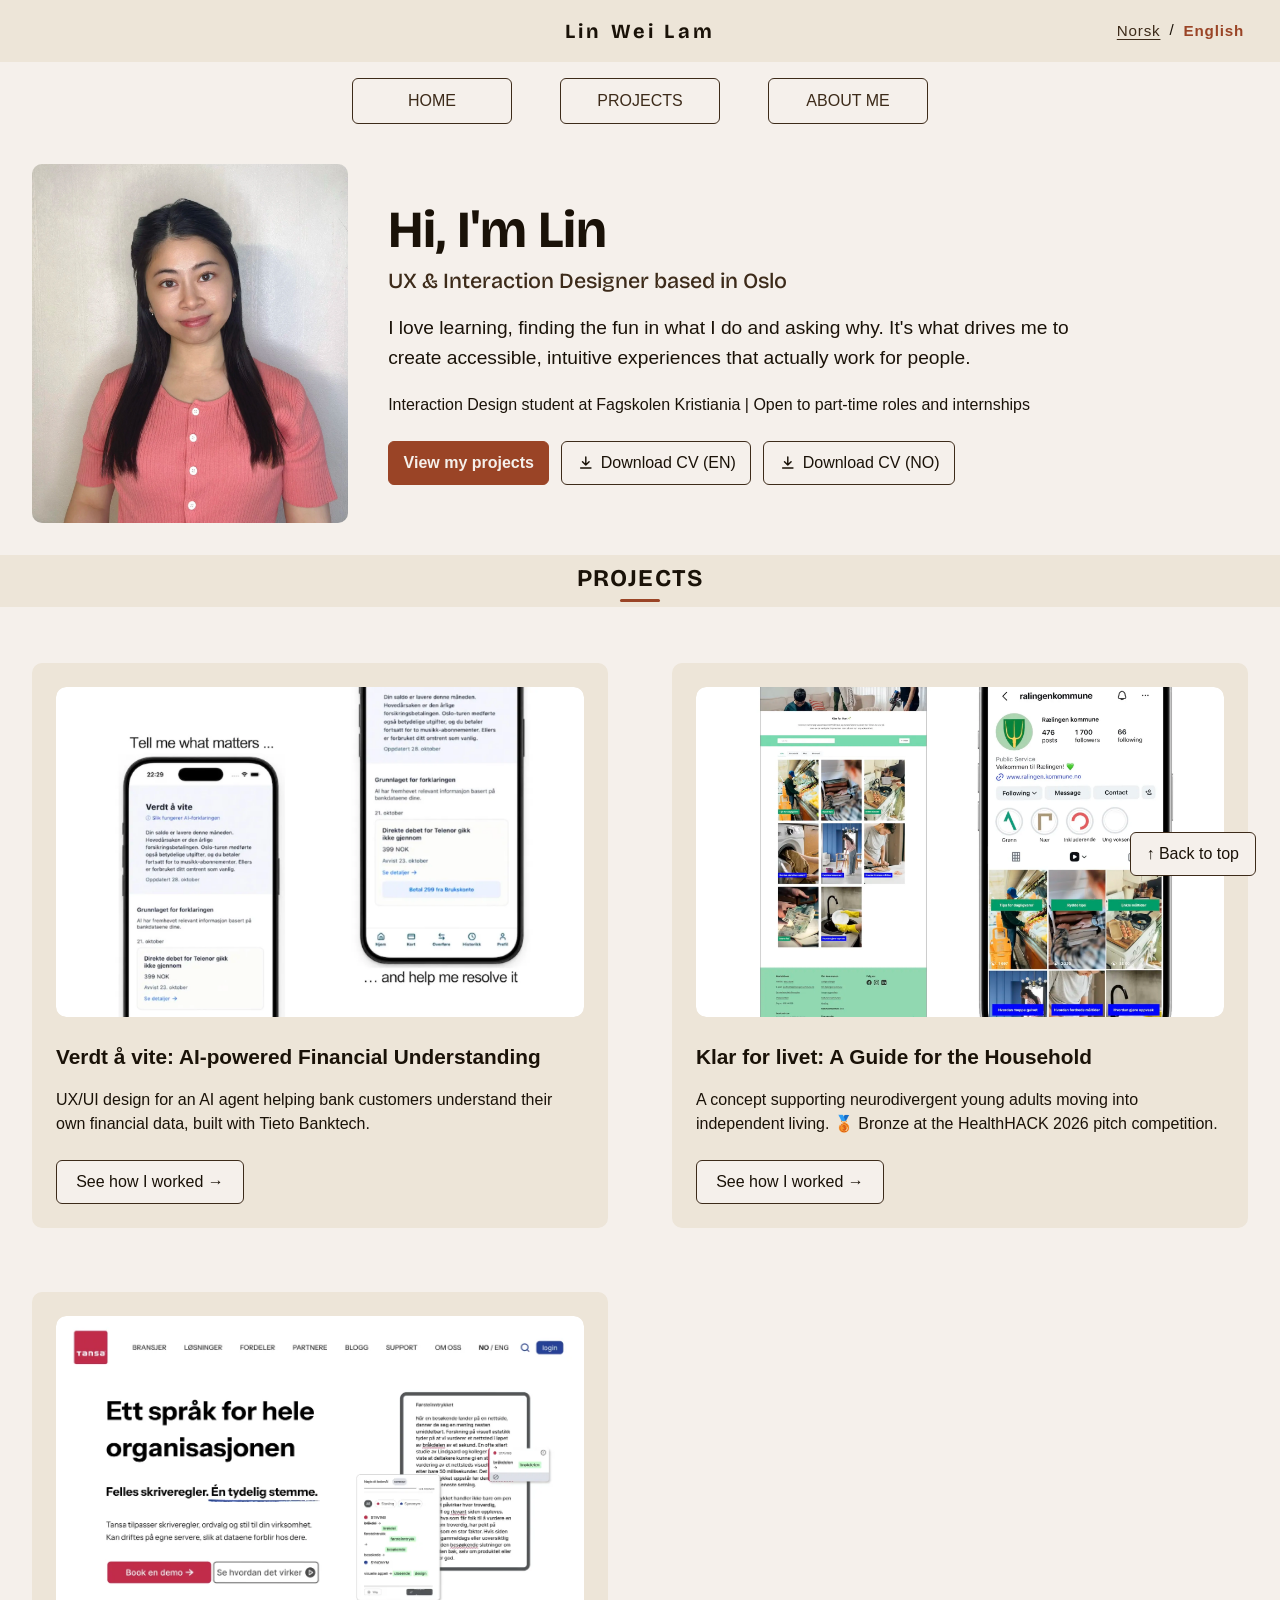
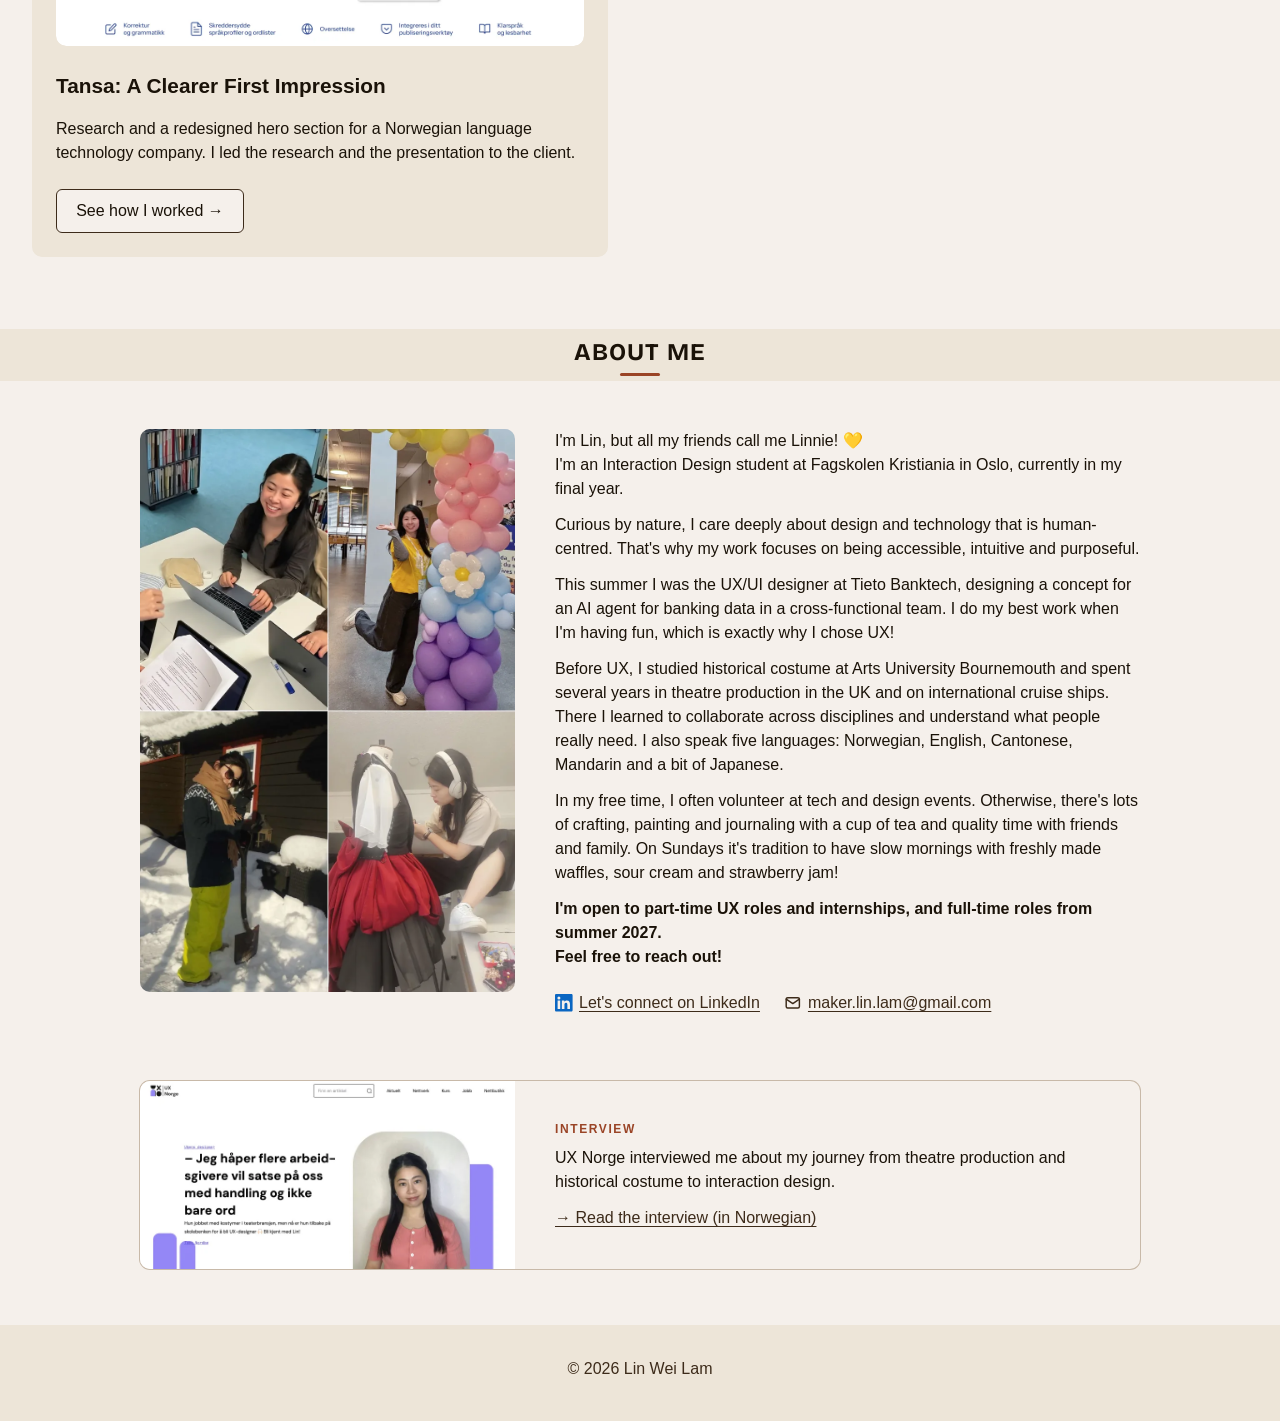
==== commit a1f42db9: "update" ====
--- a/en/index.html
+++ b/en/index.html
@@ -210,9 +210,8 @@
             </p>
             <p class="aboutText">
               Curious by nature, I care deeply about design and technology that
-              is human-centred.
-              <br />That's why my work focuses on being accessible, intuitive
-              and purposeful.
+              is human-centred. That's why my work focuses on being accessible,
+              intuitive and purposeful.
             </p>
             <p class="aboutText">
               This summer I was the UX/UI designer at Tieto Banktech, designing
@@ -238,7 +237,8 @@
             <p class="aboutText">
               <strong
                 >I'm open to part-time UX roles and internships, and full-time
-                roles from summer 2027. Feel free to reach out!</strong
+                roles from summer&nbsp;2027.
+                <br />Feel free to reach out!</strong
               >
             </p>
             <p class="heroLinks" id="contact">
@@ -283,29 +283,31 @@
                 ><span>maker.lin.lam@gmail.com</span>
               </a>
             </p>
-            <div class="aboutFeature">
-              <img
-                src="../Assets/UXNorgeInterview.webp"
-                alt="Screenshot of the “Designer of the Week” interview at UX Norge"
-                width="800"
-                height="402"
-                loading="lazy"
-              />
-              <div class="aboutFeatureBody">
-                <p class="csLabel">Interview</p>
-                <p class="aboutText">
-                  UX Norge interviewed me about my journey from theatre production and
-                  historical costume to interaction design.
-                </p>
-                <p class="aboutText">
-                  <a
-                    class="csExternalLink"
-                    href="https://uxnorge.no/lin-wei-lam/"
-                    hreflang="no"
-                    >→ Read the interview (in&nbsp;Norwegian)</a
-                  >
-                </p>
-              </div>
+          </div>
+        </div>
+        <div class="container aboutFeatureWrap">
+          <div class="aboutFeature">
+            <img
+              src="../Assets/UXNorgeInterview.webp"
+              alt="Screenshot of the “Designer of the Week” interview at UX Norge"
+              width="800"
+              height="402"
+              loading="lazy"
+            />
+            <div class="aboutFeatureBody">
+              <p class="csLabel">Interview</p>
+              <p class="aboutText">
+                UX Norge interviewed me about my journey from theatre production and
+                historical costume to interaction design.
+              </p>
+              <p class="aboutText">
+                <a
+                  class="csExternalLink"
+                  href="https://uxnorge.no/lin-wei-lam/"
+                  hreflang="no"
+                  >→ Read the interview (in&nbsp;Norwegian)</a
+                >
+              </p>
             </div>
           </div>
         </div>
--- a/css/style.css
+++ b/css/style.css
@@ -544,10 +544,17 @@
   margin-bottom: 0;
 }
 
-/* Interview card: last item in the About text column.
-   Thumbnail on top below 768px, beside the text from 768px */
+/* Interview card: below the two About columns, at the full width of the
+   section. Stacked (screenshot on top) up to 1050px, side by side above. */
+.aboutSection .aboutSingle {
+  padding-bottom: 0;
+}
+
+.aboutFeatureWrap {
+  padding-block: calc(var(--section-gap) / 2) 2rem;
+}
+
 .aboutFeature {
-  margin-top: var(--space-l);
   padding: var(--space-s);
   border: 1px solid var(--color-divider);
   border-radius: var(--radius-md);
@@ -564,19 +571,6 @@
   margin: var(--space-s) 0 var(--space-xs);
 }
 
-@media only screen and (min-width: 768px) {
-  .aboutFeature {
-    display: grid;
-    grid-template-columns: 140px minmax(0, 1fr);
-    gap: var(--space-s);
-    align-items: center;
-  }
-
-  .aboutFeature .csLabel {
-    margin-top: 0;
-  }
-}
-
 /* Tablet: About section stacks like on mobile (collage, text, interview card) */
 @media only screen and (min-width: 768px) and (max-width: 1050px) {
   .aboutSection .aboutSingle {
@@ -599,35 +593,59 @@
   }
 }
 
-/* Desktop: collage on the left, text and interview card on the right.
-   The collage column is wide enough for the 2:3 collage to be a bit taller
-   than the text, and the space above the card grows so the card's bottom
-   lines up with the collage's bottom. */
+/* Desktop: collage on the left, text on the right, in a centred row of
+   at most --about-max wide. The collage column is sized so the 2:3
+   collage ends about level with the text.
+   The interview card below uses the same centred width and grid: the
+   screenshot is as wide as the collage and the text starts where the
+   About text starts. The frame is a 1px shadow so it doesn't push the
+   screenshot off the collage's edges. */
 @media only screen and (min-width: 1051px) {
-  .aboutSection .aboutSingle {
-    align-items: stretch;
+  .aboutSection {
+    --about-collage: 37.5;
+    --about-max: 62.5rem;
+  }
+
+  .aboutSection .aboutSingle,
+  .aboutFeatureWrap {
+    max-width: calc(var(--about-max) + 2 * var(--container-gutter));
   }
 
   .aboutSection .aboutImage {
-    flex-basis: 38%;
-  }
-
-  .aboutSection .aboutContent {
-    max-width: 75ch;
-    display: flex;
-    flex-direction: column;
+    flex-basis: calc(var(--about-collage) * 1%);
   }
 
   .aboutSection .aboutText {
+    max-width: none;
     margin-inline: 0;
   }
 
-  .aboutSection .heroLinks {
-    margin-bottom: var(--space-l);
-  }
-
-  .aboutSection .aboutFeature {
-    margin-top: auto;
+  .aboutFeatureWrap {
+    container-type: inline-size;
+  }
+
+  .aboutFeature {
+    display: grid;
+    grid-template-columns:
+      calc(var(--about-collage) * 1cqw)
+      minmax(0, 1fr);
+    column-gap: var(--space-l);
+    align-items: center;
+    padding: 0;
+    border: 0;
+    box-shadow: 0 0 0 1px var(--color-divider);
+  }
+
+  .aboutFeature img {
+    border-radius: var(--radius-md) 0 0 var(--radius-md);
+  }
+
+  .aboutFeatureBody {
+    padding: var(--space-s) var(--space-m) var(--space-s) 0;
+  }
+
+  .aboutFeature .csLabel {
+    margin-top: 0;
   }
 }
 
@@ -831,6 +849,12 @@
   margin-top: 0.75em;
 }
 
+/* Terracotta bullets on body-text lists, matching the summary lists */
+.csSingle ul:not([class]) > li::marker,
+.csSingle .csSpacedList > li::marker {
+  color: var(--color-accent);
+}
+
 /* Own key statements only: hypothesis, key insight, problem statement.
    Quotes from other people use .csQuote. */
 .csCallout {
@@ -1129,6 +1153,11 @@
   .csSplit > .csFigure {
     order: -1;
   }
+
+  /* Image on the right instead, where the split has this modifier */
+  .csSplit--imageRight > .csFigure {
+    order: 0;
+  }
 }
 
 /* --- Text and image in two columns --- */
@@ -1329,6 +1358,11 @@
     gap: var(--space-m);
   }
 
+  /* Photo above the text on mobile, so the last paragraph leads straight into the callout below */
+  .csSplit--imageRight > .csFigure {
+    order: -1;
+  }
+
   .videoRow img {
     height: auto;
   }
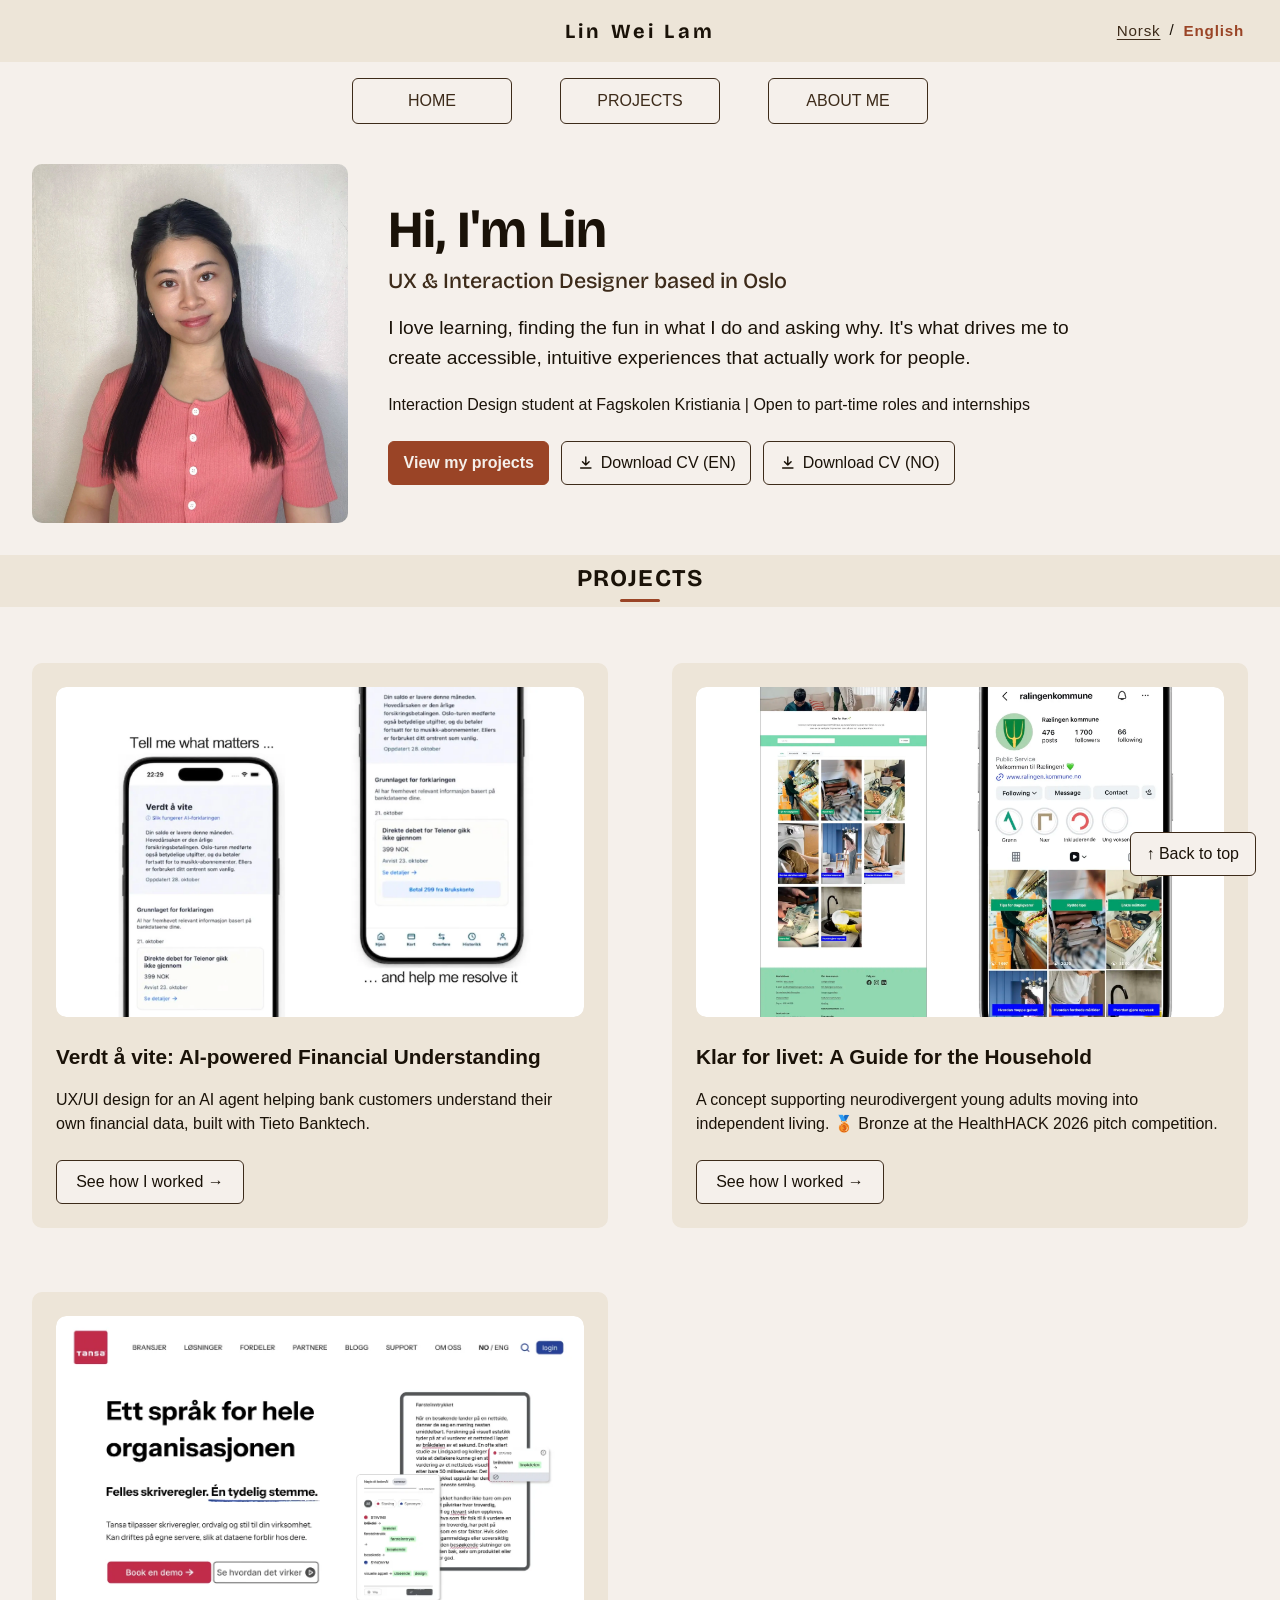
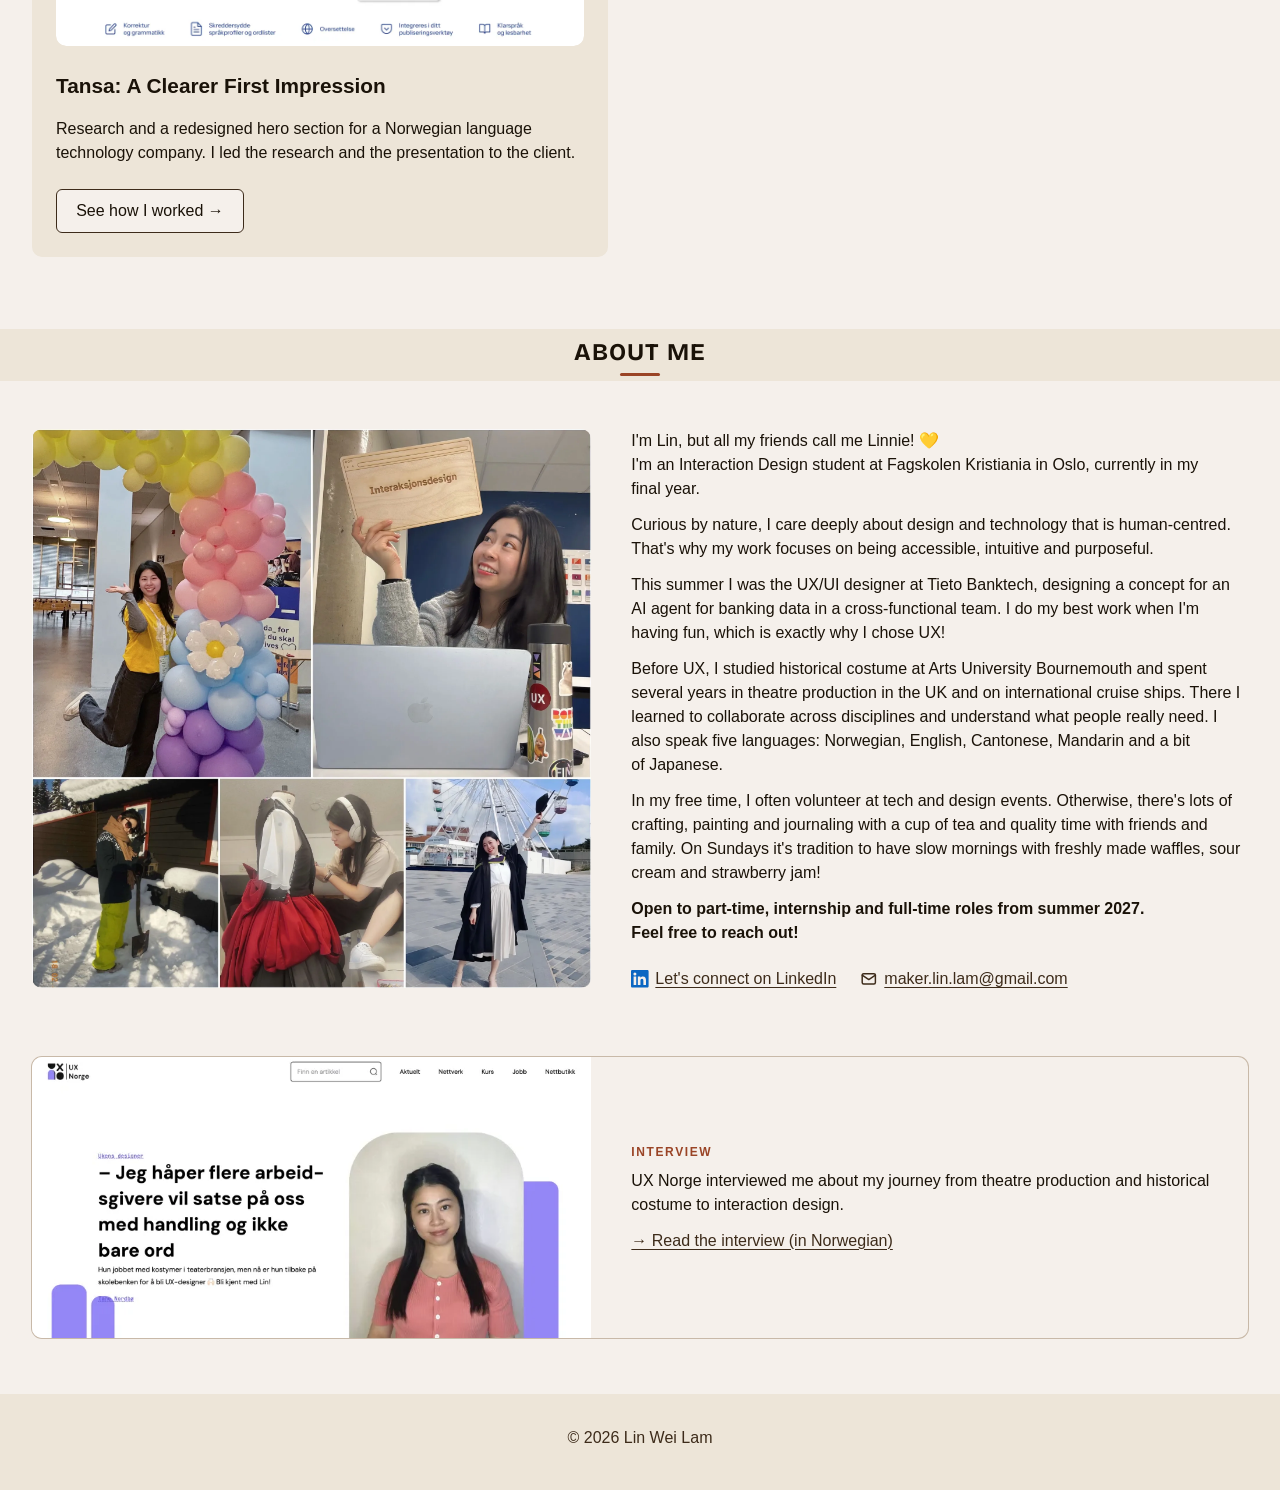
==== commit 08c4b292: "update" ====
--- a/en/index.html
+++ b/en/index.html
@@ -196,9 +196,9 @@
           <div class="aboutImage">
             <img
               src="../Assets/AboutMe.webp"
-              alt="Collage of Lin Wei Lam: smiling at a laptop with others in a library, volunteering by a balloon arch at an event, shovelling snow at the cabin and sewing a costume on a dress form"
-              width="900"
-              height="1351"
+              alt="Collage of Lin Wei Lam: volunteering by a balloon arch at an event, smiling at a laptop while holding up a sign that says “Interaksjonsdesign”, shovelling snow at the cabin, sewing a costume on a dress form and wearing a graduation gown in front of a Ferris wheel"
+              width="1920"
+              height="1920"
             />
           </div>
           <div class="aboutContent">
@@ -206,7 +206,7 @@
               I'm Lin, but all my friends call me Linnie! 💛
               <br />
               I'm an Interaction Design student at Fagskolen Kristiania in Oslo,
-              currently in my final year.
+              currently in my final&nbsp;year.
             </p>
             <p class="aboutText">
               Curious by nature, I care deeply about design and technology that
@@ -225,7 +225,7 @@
               UK and on international cruise ships. There I learned to
               collaborate across disciplines and understand what people really
               need. I also speak five languages: Norwegian, English, Cantonese,
-              Mandarin and a bit of Japanese.
+              Mandarin and a bit of&nbsp;Japanese.
             </p>
             <p class="aboutText">
               In my free time, I often volunteer at tech and design events.
@@ -236,9 +236,9 @@
             </p>
             <p class="aboutText">
               <strong
-                >I'm open to part-time UX roles and internships, and full-time
-                roles from summer&nbsp;2027.
-                <br />Feel free to reach out!</strong
+                >Open to part-time, internship and full-time roles from
+                summer&nbsp;2027.<br />
+                Feel free to reach out!</strong
               >
             </p>
             <p class="heroLinks" id="contact">
--- a/css/style.css
+++ b/css/style.css
@@ -593,22 +593,17 @@
   }
 }
 
-/* Desktop: collage on the left, text on the right, in a centred row of
-   at most --about-max wide. The collage column is sized so the 2:3
-   collage ends about level with the text.
-   The interview card below uses the same centred width and grid: the
+/* Desktop: collage on the left, text on the right, with the same outer
+   edges as the Projects grid. The square collage is sized so it ends
+   about level with the text, while the text keeps lines under about
+   90 characters.
+   The interview card below uses the same edges and grid: the
    screenshot is as wide as the collage and the text starts where the
    About text starts. The frame is a 1px shadow so it doesn't push the
    screenshot off the collage's edges. */
 @media only screen and (min-width: 1051px) {
   .aboutSection {
-    --about-collage: 37.5;
-    --about-max: 62.5rem;
-  }
-
-  .aboutSection .aboutSingle,
-  .aboutFeatureWrap {
-    max-width: calc(var(--about-max) + 2 * var(--container-gutter));
+    --about-collage: 46;
   }
 
   .aboutSection .aboutImage {
